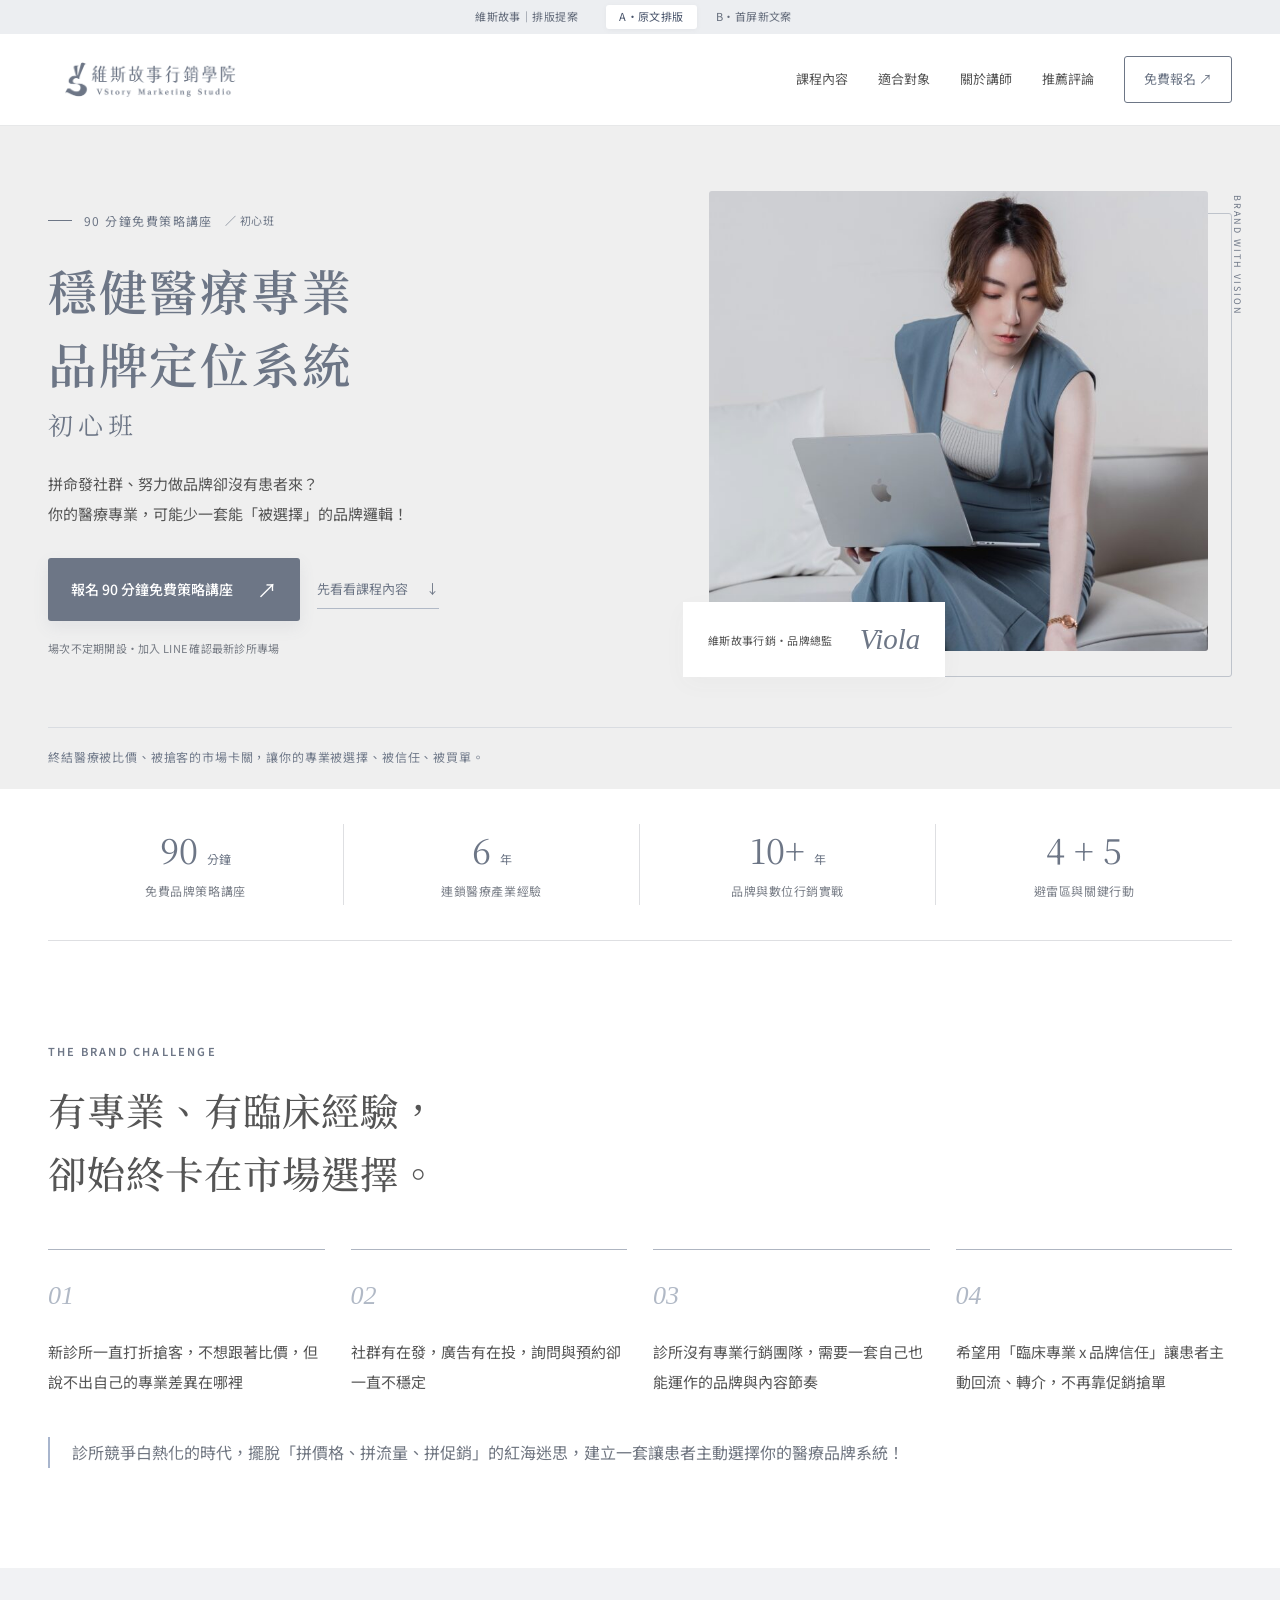
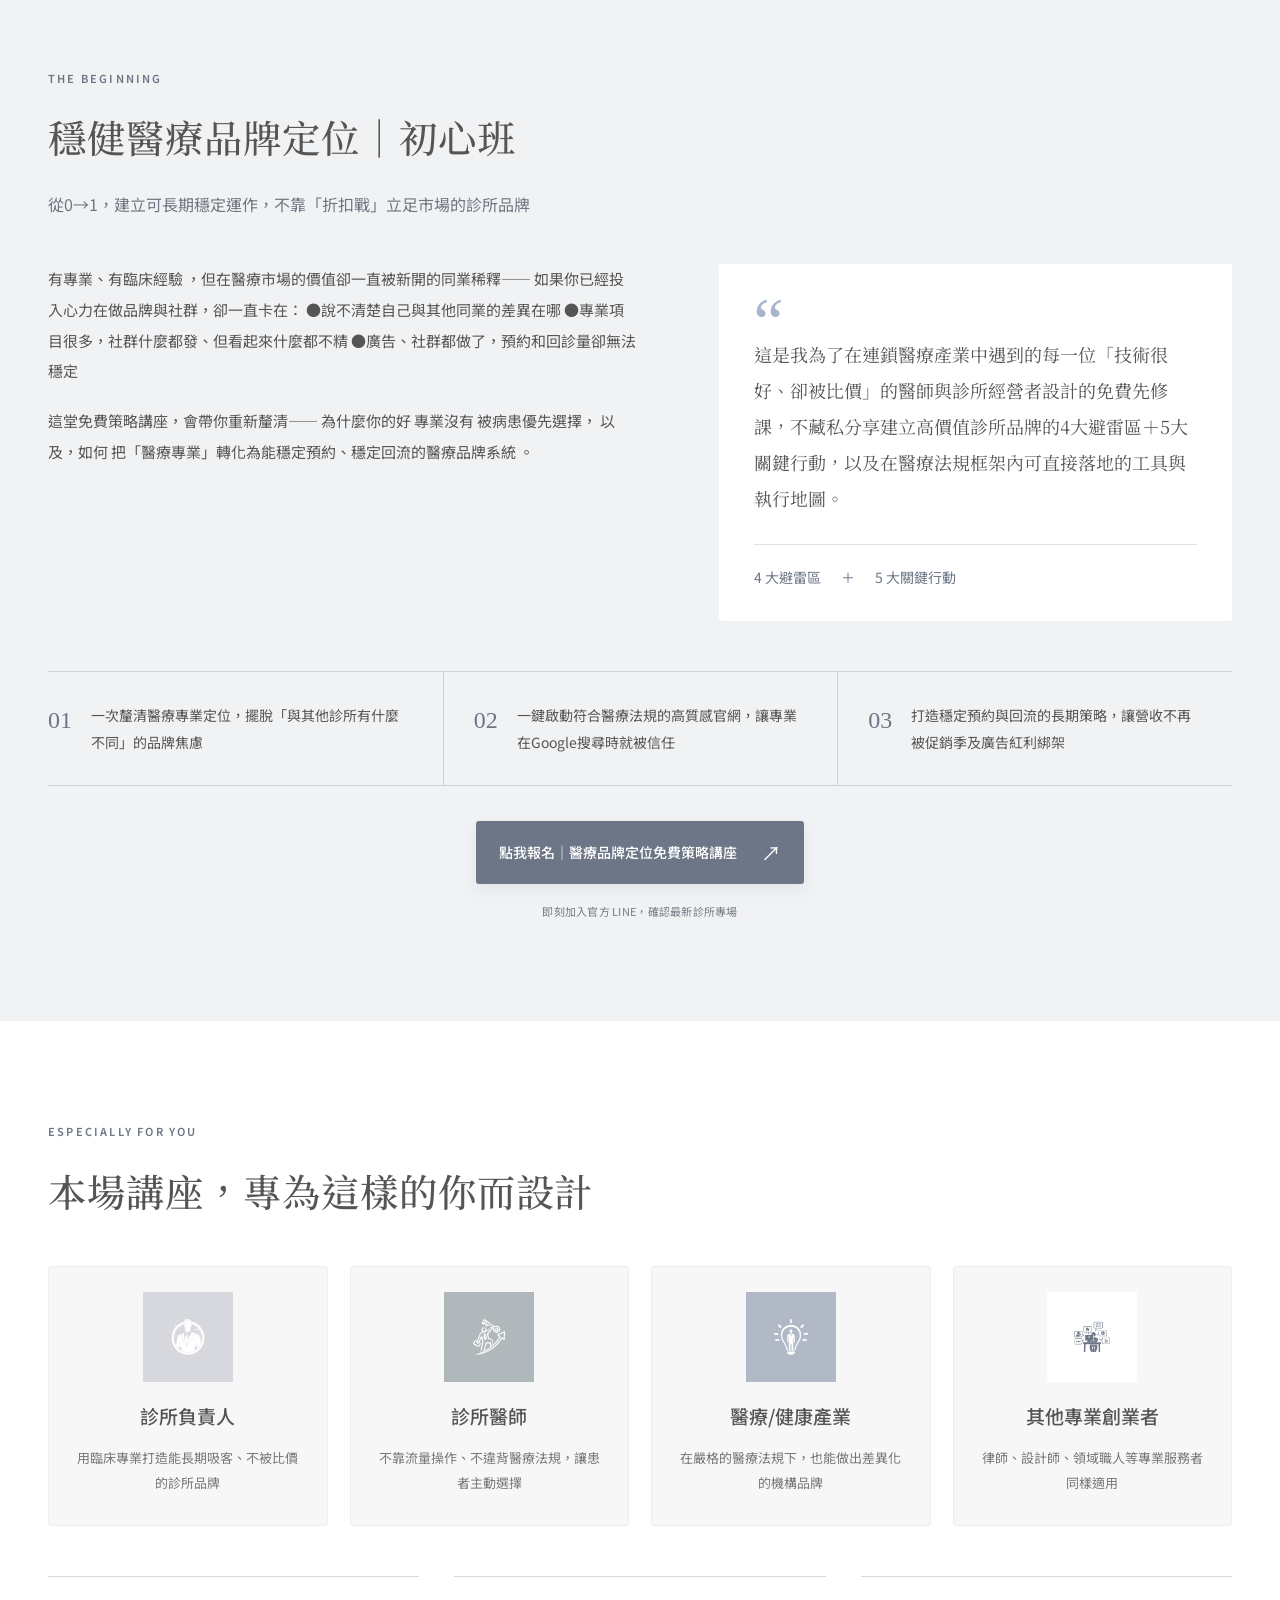
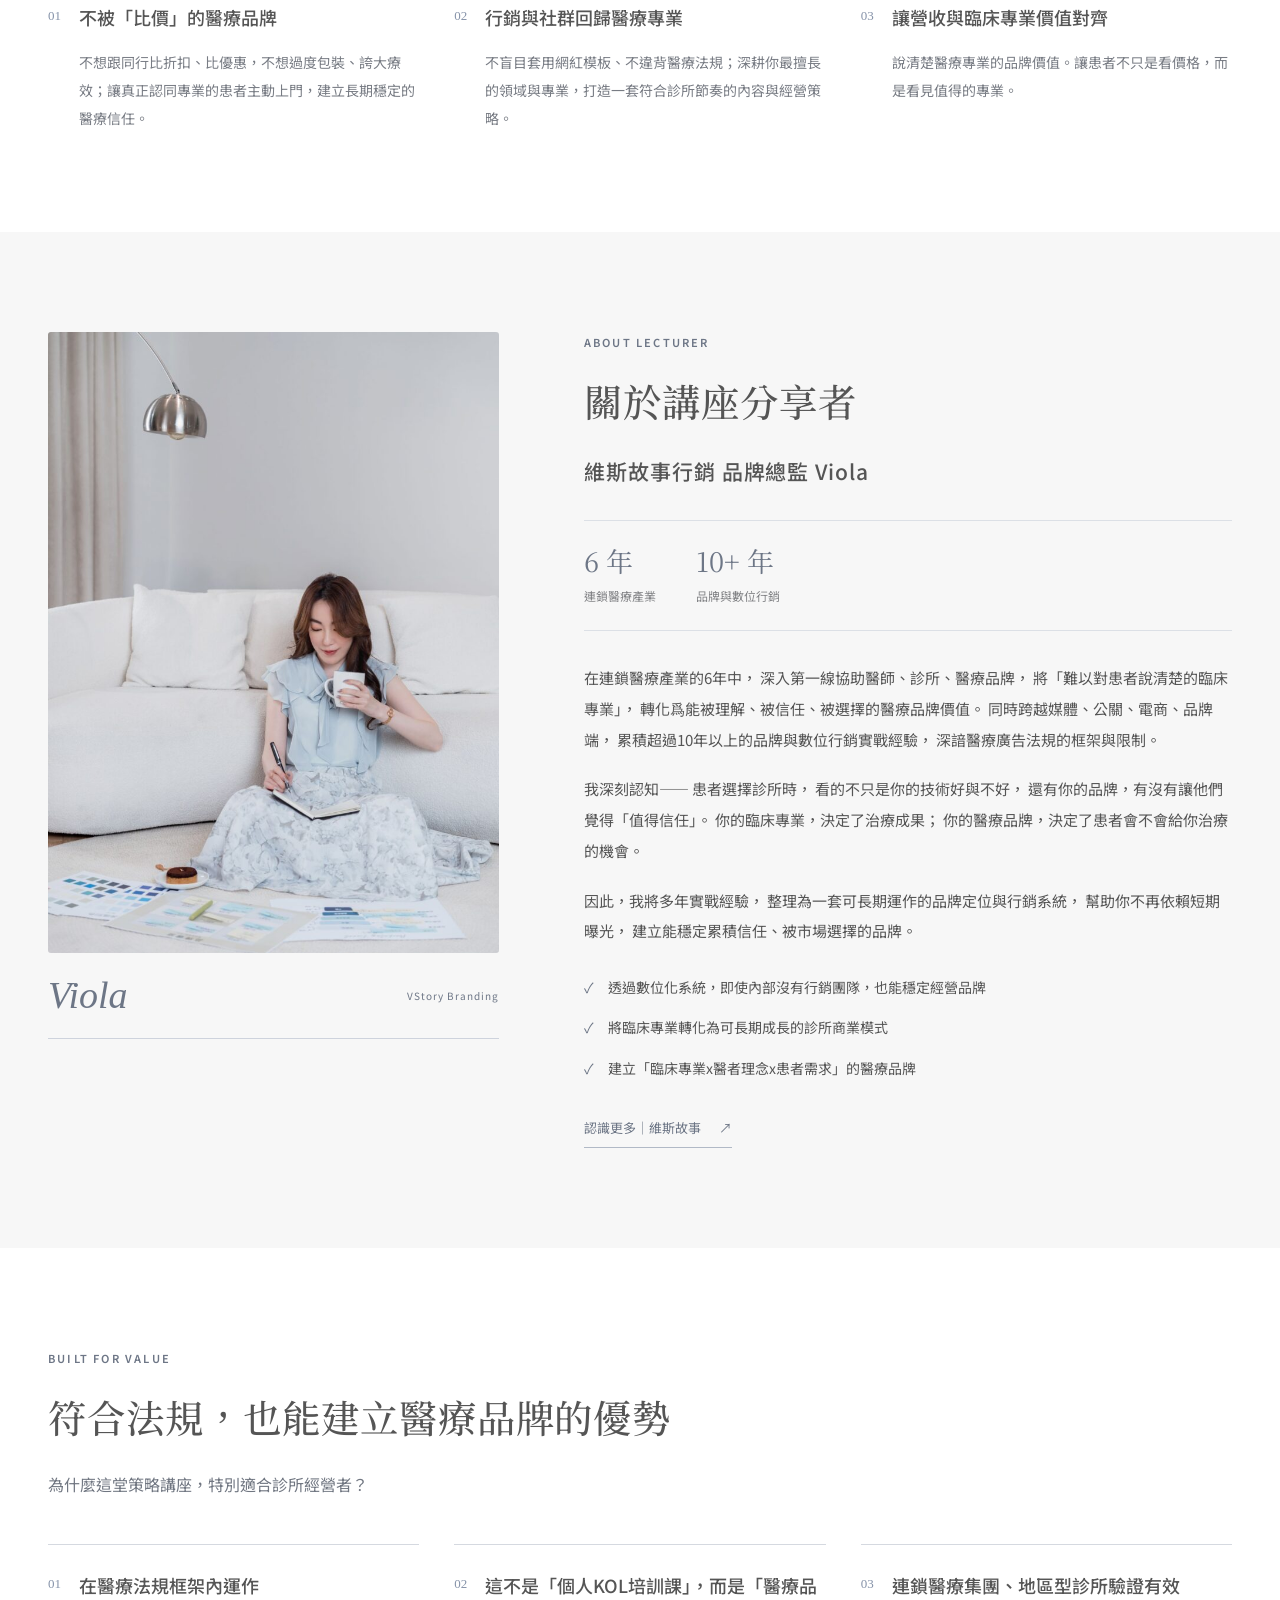
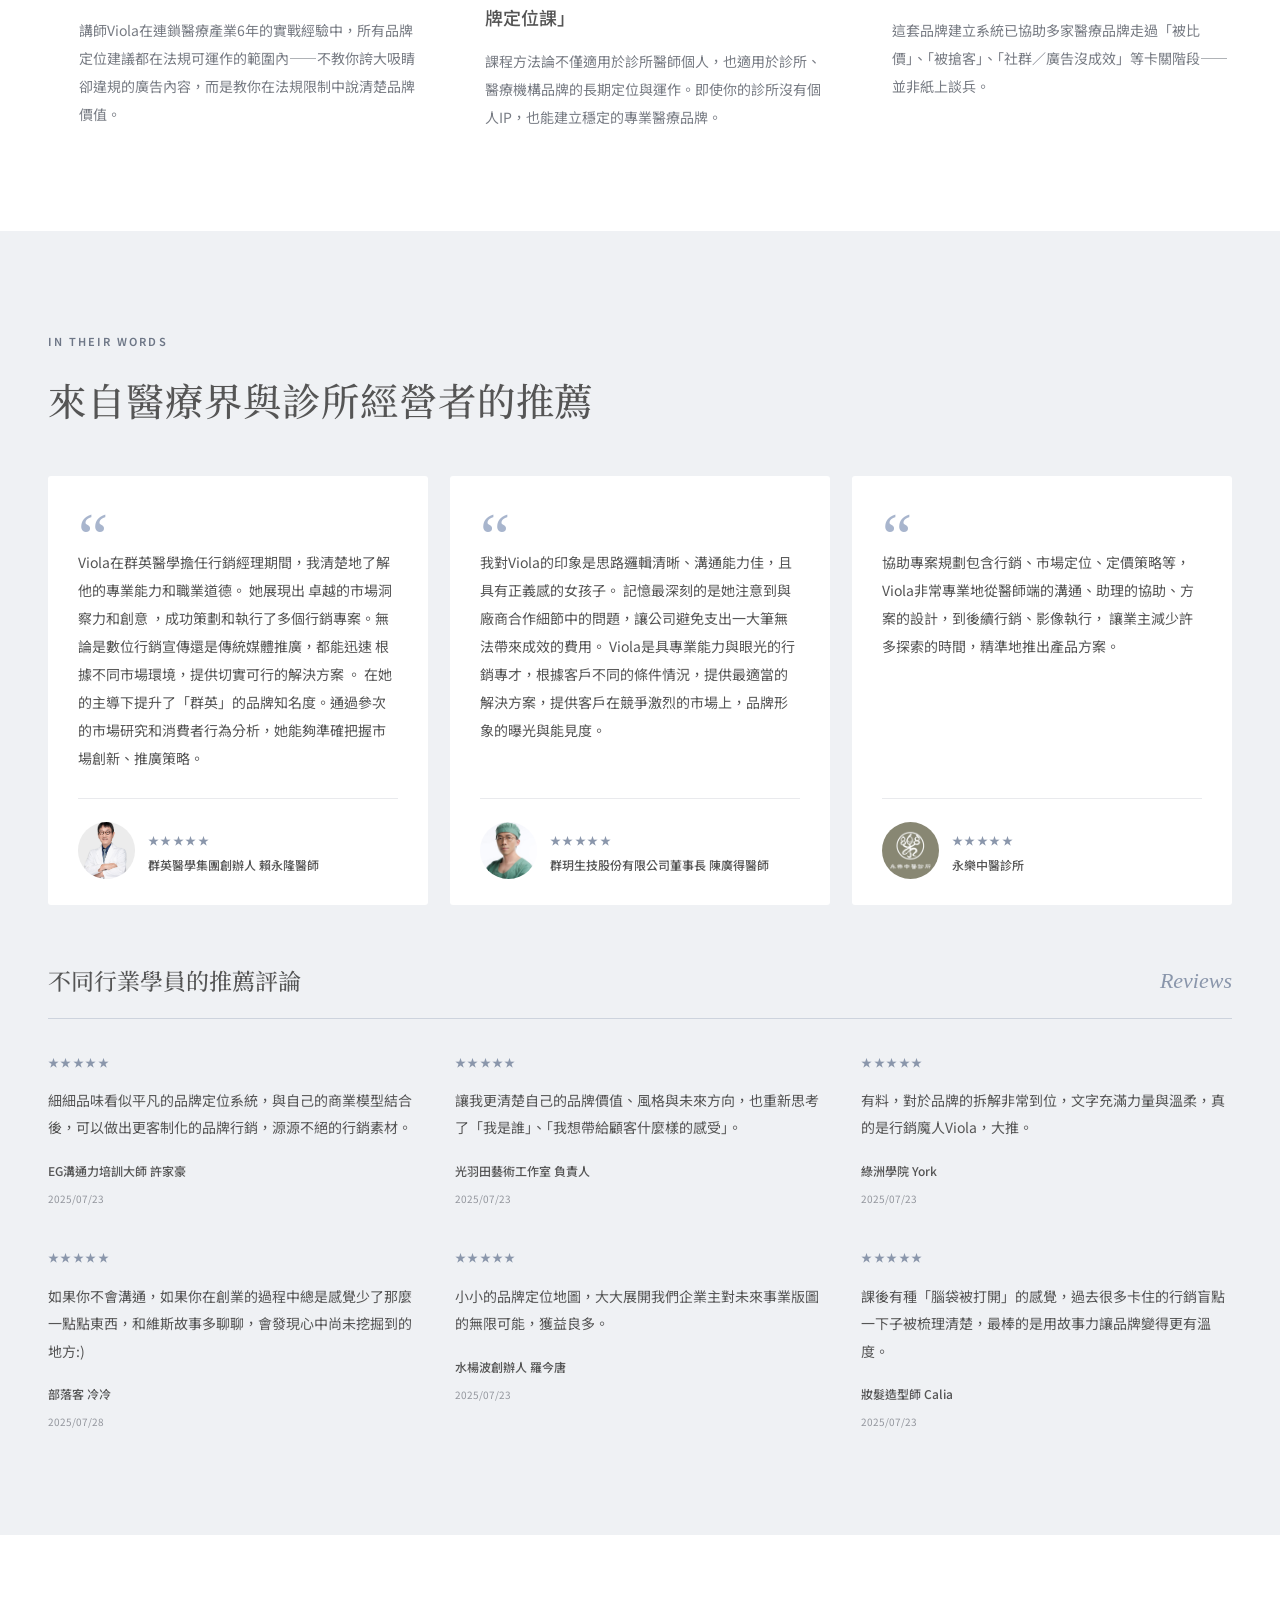
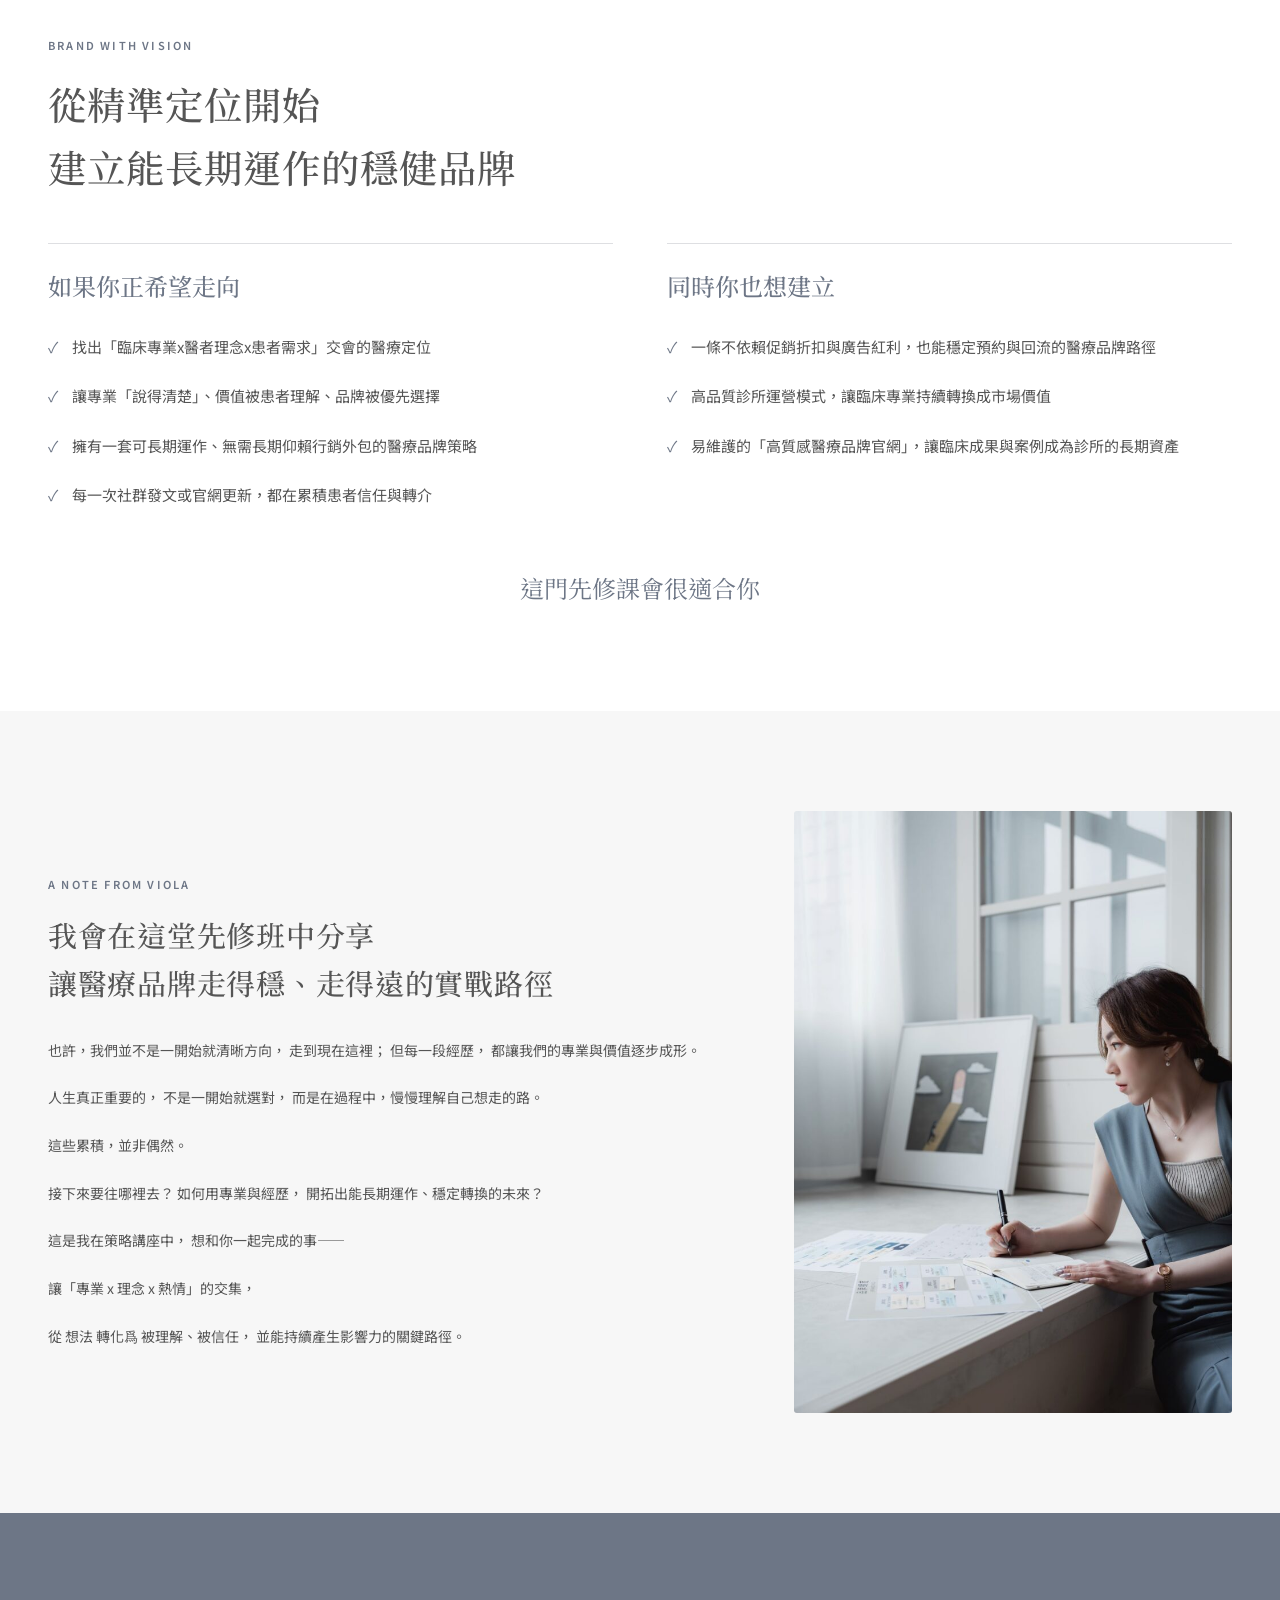
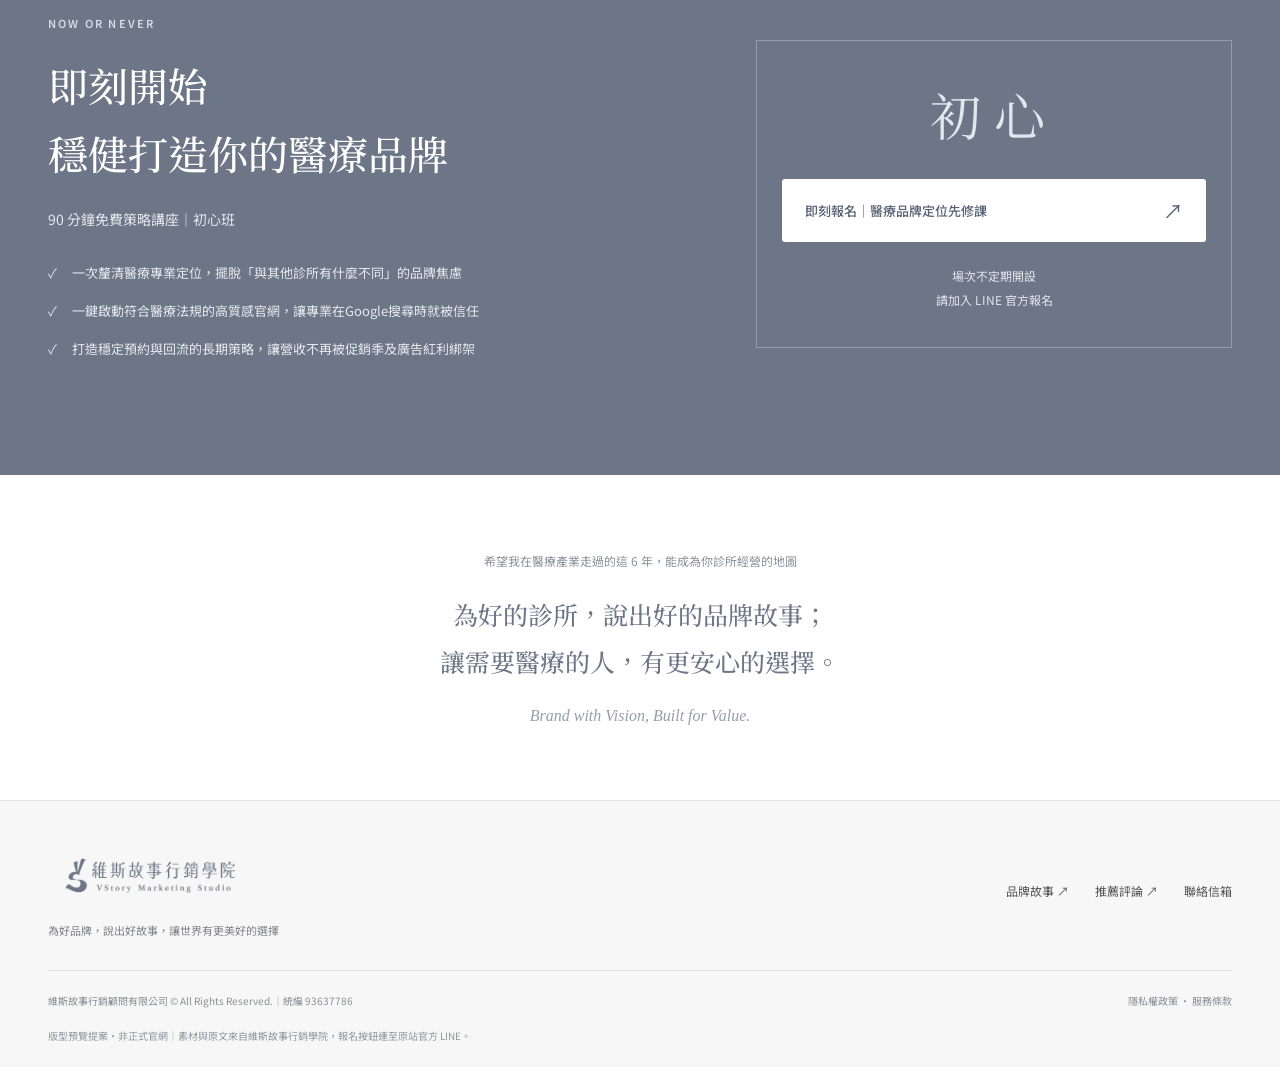
==== version-a/index.html @ 508dce0b "Add VStory course layout previews with original brand assets" ====
<!DOCTYPE html><html lang="zh-Hant"><head><meta charset="utf-8"><meta name="viewport" content="width=device-width,initial-scale=1"><meta name="robots" content="noindex,nofollow"><meta name="description" content="維斯故事行銷學院免費先修課排版預覽。"><meta name="theme-color" content="#6d7686"><title>原文排版版｜維斯故事・免費先修課</title><link rel="preconnect" href="https://fonts.googleapis.com"><link rel="preconnect" href="https://fonts.gstatic.com" crossorigin><link href="https://fonts.googleapis.com/css2?family=Noto+Sans+TC:wght@400;500;600;700&family=Noto+Serif+TC:wght@400;500;600;700&display=swap" rel="stylesheet"><link rel="stylesheet" href="../styles.css"><script defer src="../script.js"></script></head><body data-version="a"><a class="skip-link" href="#main">跳至主要內容</a>
<div class="preview-bar"><span>維斯故事｜排版提案</span><nav aria-label="預覽版本"><a href="../version-a/" data-version="a">A・原文排版</a><a href="../version-b/" data-version="b">B・首屏新文案</a></nav></div>
<header class="site-header"><div class="wrap header-inner"><a class="logo" href="#" aria-label="維斯故事行銷學院 首頁"><img src="../assets/logo.png" alt="維斯故事行銷學院" width="215" height="68"></a><button class="menu-toggle" aria-expanded="false" aria-controls="main-nav" aria-label="開啟導覽選單">選單 <span aria-hidden="true">☰</span></button><nav class="main-nav" id="main-nav" aria-label="主要導覽"><a href="#course">課程內容</a><a href="#audience">適合對象</a><a href="#lecturer">關於講師</a><a href="#reviews">推薦評論</a><a class="nav-cta" href="#signup">免費報名 <span aria-hidden="true">↗</span></a></nav></div></header><main id="main"><section class="hero hero-a"><div class="wrap hero-grid"><div class="hero-copy"><p class="hero-kicker">90 分鐘免費策略講座 <span>／ 初心班</span></p><h1 class="hero-title">穩健醫療專業<br>品牌定位系統<span class="hero-course">初心班</span></h1><p class="hero-description">拼命發社群、努力做品牌卻沒有患者來？<br>你的醫療專業，可能少一套能「被選擇」的品牌邏輯！</p><div class="hero-actions"><a class="button button-primary" href="https://lin.ee/AsQHozu" target="_blank" rel="noopener noreferrer">報名 90 分鐘免費策略講座<span aria-hidden="true">↗</span></a><a class="text-link" href="#course">先看看課程內容 <span aria-hidden="true">↓</span></a></div><p class="hero-meta">場次不定期開設・加入 LINE 確認最新診所專場</p></div><figure class="hero-visual"><img class="hero-photo" src="../assets/viola-work.jpg" alt="Viola 坐在沙發上，以筆記型電腦規劃品牌策略" loading="eager" decoding="async" fetchpriority="high"><figcaption class="photo-caption"><span>維斯故事行銷・品牌總監</span><strong>Viola</strong></figcaption><span class="hero-note" aria-hidden="true">BRAND WITH VISION</span></figure></div><p class="hero-footnote wrap">終結醫療被比價、被搶客的市場卡關，讓你的專業被選擇、被信任、被買單。</p></section><div class="facts wrap"><div class="fact"><span class="fact-value">90 <small>分鐘</small></span><span class="fact-label">免費品牌策略講座</span></div><div class="fact"><span class="fact-value">6 <small>年</small></span><span class="fact-label">連鎖醫療產業經驗</span></div><div class="fact"><span class="fact-value">10+ <small>年</small></span><span class="fact-label">品牌與數位行銷實戰</span></div><div class="fact"><span class="fact-value">4 + 5</span><span class="fact-label">避雷區與關鍵行動</span></div></div><section class="section pain"><div class="wrap"><div class="section-head"><p class="eyebrow">THE BRAND CHALLENGE</p><h2 class="section-title">有專業、有臨床經驗，<br>卻始終卡在市場選擇。</h2></div><div class="pain-grid"><article class="pain-card"><span class="card-index">01</span><p>新診所一直打折搶客，不想跟著比價，但說不出自己的專業差異在哪裡</p></article><article class="pain-card"><span class="card-index">02</span><p>社群有在發，廣告有在投，詢問與預約卻一直不穩定</p></article><article class="pain-card"><span class="card-index">03</span><p>診所沒有專業行銷團隊，需要一套自己也能運作的品牌與內容節奏</p></article><article class="pain-card"><span class="card-index">04</span><p>希望用「臨床專業 x 品牌信任」讓患者主動回流、轉介，不再靠促銷搶單</p></article></div><p class="section-intro closing-copy">診所競爭白熱化的時代，擺脫「拼價格、拼流量、拼促銷」的紅海迷思，建立一套讓患者主動選擇你的醫療品牌系統！</p></div></section><section class="section course" id="course"><div class="wrap"><div class="section-head"><p class="eyebrow">THE BEGINNING</p><h2 class="section-title">穩健醫療品牌定位｜初心班</h2><p class="section-intro">從0→1，建立可長期穩定運作，不靠「折扣戰」立足市場的診所品牌</p></div><div class="intro-grid"><div class="intro-copy prose"><p>有專業、有臨床經驗 ，但在醫療市場的價值卻一直被新開的同業稀釋—— 如果你已經投入心力在做品牌與社群，卻一直卡在： ●說不清楚自己與其他同業的差異在哪 ●專業項目很多，社群什麼都發、但看起來什麼都不精 ●廣告、社群都做了，預約和回診量卻無法穩定</p><p>這堂免費策略講座，會帶你重新釐清—— 為什麼你的好 專業沒有 被病患優先選擇， 以及，如何 把「醫療專業」轉化為能穩定預約、穩定回流的醫療品牌系統 。</p></div><div class="course-note"><span class="quote-mark" aria-hidden="true">“</span><p>這是我為了在連鎖醫療產業中遇到的每一位「技術很好、卻被比價」的醫師與診所經營者設計的免費先修課，不藏私分享建立高價值診所品牌的4大避雷區＋5大關鍵行動，以及在醫療法規框架內可直接落地的工具與執行地圖。</p><div class="course-outline"><span>4 大避雷區</span><span aria-hidden="true">＋</span><span>5 大關鍵行動</span></div></div></div><div class="outcome-grid"><article class="outcome-card"><span class="outcome-number">01</span><p>一次釐清醫療專業定位，擺脫「與其他診所有什麼不同」的品牌焦慮</p></article><article class="outcome-card"><span class="outcome-number">02</span><p>一鍵啟動符合醫療法規的高質感官網，讓專業在Google搜尋時就被信任</p></article><article class="outcome-card"><span class="outcome-number">03</span><p>打造穩定預約與回流的長期策略，讓營收不再被促銷季及廣告紅利綁架</p></article></div><div class="section-action"><a class="button button-primary" href="https://lin.ee/AsQHozu" target="_blank" rel="noopener noreferrer">點我報名｜醫療品牌定位免費策略講座<span aria-hidden="true">↗</span></a><p class="hero-meta">即刻加入官方 LINE，確認最新診所專場</p></div></div></section><section class="section audience" id="audience"><div class="wrap"><div class="section-head"><p class="eyebrow">ESPECIALLY FOR YOU</p><h2 class="section-title">本場講座，專為這樣的你而設計</h2></div><div class="audience-grid"><article class="audience-card"><img class="" src="../assets/audience-1.png" alt="診所負責人插畫" loading="lazy" decoding="async"><h3>診所負責人</h3><p>用臨床專業打造能長期吸客、不被比價的診所品牌</p></article><article class="audience-card"><img class="" src="../assets/audience-2.png" alt="診所醫師插畫" loading="lazy" decoding="async"><h3>診所醫師</h3><p>不靠流量操作、不違背醫療法規，讓患者主動選擇</p></article><article class="audience-card"><img class="" src="../assets/audience-3.png" alt="醫療/健康產業插畫" loading="lazy" decoding="async"><h3>醫療/健康產業</h3><p>在嚴格的醫療法規下，也能做出差異化的機構品牌</p></article><article class="audience-card"><img class="" src="../assets/audience-4.png" alt="其他專業創業者插畫" loading="lazy" decoding="async"><h3>其他專業創業者</h3><p>律師、設計師、領域職人等專業服務者同樣適用</p></article></div><div class="feature-list"><article class="feature-item"><span class="feature-number">01</span><div><h3>不被「比價」的醫療品牌</h3><p>不想跟同行比折扣、比優惠，不想過度包裝、誇大療效；讓真正認同專業的患者主動上門，建立長期穩定的醫療信任。</p></div></article><article class="feature-item"><span class="feature-number">02</span><div><h3>行銷與社群回歸醫療專業</h3><p>不盲目套用網紅模板、不違背醫療法規；深耕你最擅長的領域與專業，打造一套符合診所節奏的內容與經營策略。</p></div></article><article class="feature-item"><span class="feature-number">03</span><div><h3>讓營收與臨床專業價值對齊</h3><p>說清楚醫療專業的品牌價值。讓患者不只是看價格，而是看見值得的專業。</p></div></article></div></div></section><section class="section lecturer" id="lecturer"><div class="wrap lecturer-grid"><figure class="lecturer-visual"><img class="" src="../assets/viola-portrait.jpg" alt="Viola 品牌總監原站形象照" loading="lazy" decoding="async"><figcaption class="signature">Viola <span>VStory Branding</span></figcaption></figure><div class="lecturer-copy"><div class="section-head"><p class="eyebrow">ABOUT LECTURER</p><h2 class="section-title">關於講座分享者<br><span class="lecturer-name">維斯故事行銷 品牌總監 Viola</span></h2></div><div class="credentials"><div class="credential"><strong>6 年</strong><span>連鎖醫療產業</span></div><div class="credential"><strong>10+ 年</strong><span>品牌與數位行銷</span></div></div><div class="prose"><p>在連鎖醫療產業的6年中， 深入第一線協助醫師、診所、醫療品牌， 將「難以對患者說清楚的臨床專業」， 轉化爲能被理解、被信任、被選擇的醫療品牌價值。 同時跨越媒體、公關、電商、品牌端， 累積超過10年以上的品牌與數位行銷實戰經驗， 深諳醫療廣告法規的框架與限制。</p><p>我深刻認知—— 患者選擇診所時， 看的不只是你的技術好與不好， 還有你的品牌，有沒有讓他們覺得「值得信任」。 你的臨床專業，決定了治療成果； 你的醫療品牌，決定了患者會不會給你治療的機會。</p><p>因此，我將多年實戰經驗， 整理為一套可長期運作的品牌定位與行銷系統， 幫助你不再依賴短期曝光， 建立能穩定累積信任、被市場選擇的品牌。</p></div><ul class="check-list"><li>透過數位化系統，即使內部沒有行銷團隊，也能穩定經營品牌</li><li>將臨床專業轉化為可長期成長的診所商業模式</li><li>建立「臨床專業x醫者理念x患者需求」的醫療品牌</li></ul><a class="text-link" href="https://vstorybranding.com/story/" target="_blank" rel="noopener noreferrer">認識更多｜維斯故事 <span aria-hidden="true">↗</span></a></div></div></section><section class="section framework"><div class="wrap"><div class="section-head"><p class="eyebrow">BUILT FOR VALUE</p><h2 class="section-title">符合法規，也能建立醫療品牌的優勢</h2><p class="section-intro">為什麼這堂策略講座，特別適合診所經營者？</p></div><div class="feature-list"><article class="feature-item"><span class="feature-number">01</span><div><h3>在醫療法規框架內運作</h3><p>講師Viola在連鎖醫療產業6年的實戰經驗中，所有品牌定位建議都在法規可運作的範圍內——不教你誇大吸睛卻違規的廣告內容，而是教你在法規限制中說清楚品牌價值。</p></div></article><article class="feature-item"><span class="feature-number">02</span><div><h3>這不是「個人KOL培訓課」，而是「醫療品牌定位課」</h3><p>課程方法論不僅適用於診所醫師個人，也適用於診所、醫療機構品牌的長期定位與運作。即使你的診所沒有個人IP，也能建立穩定的專業醫療品牌。</p></div></article><article class="feature-item"><span class="feature-number">03</span><div><h3>連鎖醫療集團、地區型診所驗證有效</h3><p>這套品牌建立系統已協助多家醫療品牌走過「被比價」、「被搶客」、「社群／廣告沒成效」等卡關階段——並非紙上談兵。</p></div></article></div></div></section><section class="section reviews" id="reviews"><div class="wrap"><div class="section-head"><p class="eyebrow">IN THEIR WORDS</p><h2 class="section-title">來自醫療界與診所經營者的推薦</h2></div><div class="review-grid"><article class="review-card"><span class="quote-mark" aria-hidden="true">“</span><div class="prose"><p>Viola在群英醫學擔任行銷經理期間，我清楚地了解他的專業能力和職業道德。 她展現出 卓越的市場洞察力和創意 ，成功策劃和執行了多個行銷專案。無論是數位行銷宣傳還是傳統媒體推廣，都能迅速 根據不同市場環境，提供切實可行的解決方案 。 在她的主導下提升了「群英」的品牌知名度。通過參次的市場研究和消費者行為分析，她能夠準確把握市場創新、推廣策略。</p></div><div class="review-person"><img class="" src="../assets/review-lai.png" alt="群英醫學集團創辦人 賴永隆醫師" loading="lazy" decoding="async"><div><span class="stars" aria-label="5 星評價">★★★★★</span><h3>群英醫學集團創辦人 賴永隆醫師</h3></div></div></article><article class="review-card"><span class="quote-mark" aria-hidden="true">“</span><div class="prose"><p>我對Viola的印象是思路邏輯清晰、溝通能力佳，且具有正義感的女孩子。
記憶最深刻的是她注意到與廠商合作細節中的問題，讓公司避免支出一大筆無法帶來成效的費用。
Viola是具專業能力與眼光的行銷專才，根據客戶不同的條件情況，提供最適當的解決方案，提供客戶在競爭激烈的市場上，品牌形象的曝光與能見度。</p></div><div class="review-person"><img class="" src="../assets/review-chen.jpg" alt="群玥生技股份有限公司董事長 陳廣得醫師" loading="lazy" decoding="async"><div><span class="stars" aria-label="5 星評價">★★★★★</span><h3>群玥生技股份有限公司董事長 陳廣得醫師</h3></div></div></article><article class="review-card"><span class="quote-mark" aria-hidden="true">“</span><div class="prose"><p>協助專案規劃包含行銷、市場定位、定價策略等，Viola非常專業地從醫師端的溝通、助理的協助、方案的設計，到後續行銷、影像執行， 讓業主減少許多探索的時間，精準地推出產品方案。</p></div><div class="review-person"><img class="" src="../assets/review-yongle.jpg" alt="永樂中醫診所" loading="lazy" decoding="async"><div><span class="stars" aria-label="5 星評價">★★★★★</span><h3>永樂中醫診所</h3></div></div></article></div><div class="student-heading"><h3>不同行業學員的推薦評論</h3><span>Reviews</span></div><div class="student-grid"><article class="student-review"><span class="stars" aria-label="5 星評價">★★★★★</span><p>細細品味看似平凡的品牌定位系統，與自己的商業模型結合後，可以做出更客制化的品牌行銷，源源不絕的行銷素材。</p><h4>EG溝通力培訓大師 許家豪</h4><time datetime="2025-07-23">2025/07/23</time></article><article class="student-review"><span class="stars" aria-label="5 星評價">★★★★★</span><p>讓我更清楚自己的品牌價值、風格與未來方向，也重新思考了「我是誰」、「我想帶給顧客什麼樣的感受」。</p><h4>光羽田藝術工作室 負責人</h4><time datetime="2025-07-23">2025/07/23</time></article><article class="student-review"><span class="stars" aria-label="5 星評價">★★★★★</span><p>有料，對於品牌的拆解非常到位，文字充滿力量與溫柔，真的是行銷魔人Viola，大推。</p><h4>綠洲學院 York</h4><time datetime="2025-07-23">2025/07/23</time></article><article class="student-review"><span class="stars" aria-label="5 星評價">★★★★★</span><p>如果你不會溝通，如果你在創業的過程中總是感覺少了那麼一點點東西，和維斯故事多聊聊，會發現心中尚未挖掘到的地方:)</p><h4>部落客 冷冷</h4><time datetime="2025-07-28">2025/07/28</time></article><article class="student-review"><span class="stars" aria-label="5 星評價">★★★★★</span><p>小小的品牌定位地圖，大大展開我們企業主對未來事業版圖的無限可能，獲益良多。</p><h4>水楊波創辦人 羅今唐</h4><time datetime="2025-07-23">2025/07/23</time></article><article class="student-review"><span class="stars" aria-label="5 星評價">★★★★★</span><p>課後有種「腦袋被打開」的感覺，過去很多卡住的行銷盲點一下子被梳理清楚，最棒的是用故事力讓品牌變得更有溫度。</p><h4>妝髮造型師 Calia</h4><time datetime="2025-07-23">2025/07/23</time></article></div></div></section><section class="section vision"><div class="wrap"><div class="section-head"><p class="eyebrow">BRAND WITH VISION</p><h2 class="section-title">從精準定位開始<br>建立能長期運作的穩健品牌</h2></div><div class="vision-grid"><article class="vision-card"><h3>如果你正希望走向</h3><ul class="check-list"><li>找出「臨床專業x醫者理念x患者需求」交會的醫療定位</li><li>讓專業「說得清楚」、價值被患者理解、品牌被優先選擇</li><li>擁有一套可長期運作、無需長期仰賴行銷外包的醫療品牌策略</li><li>每一次社群發文或官網更新，都在累積患者信任與轉介</li></ul></article><article class="vision-card"><h3>同時你也想建立</h3><ul class="check-list"><li>一條不依賴促銷折扣與廣告紅利，也能穩定預約與回流的醫療品牌路徑</li><li>高品質診所運營模式，讓臨床專業持續轉換成市場價值</li><li>易維護的「高質感醫療品牌官網」，讓臨床成果與案例成為診所的長期資產</li></ul></article></div><p class="vision-end">這門先修課會很適合你</p></div></section><section class="section story"><div class="wrap story-grid"><div class="story-copy"><div class="section-head"><p class="eyebrow">A NOTE FROM VIOLA</p><h2 class="section-title">我會在這堂先修班中分享<br>讓醫療品牌走得穩、走得遠的實戰路徑</h2></div><div class="prose"><p>也許，我們並不是一開始就清晰方向， 走到現在這裡； 但每一段經歷， 都讓我們的專業與價值逐步成形。</p><p>人生真正重要的， 不是一開始就選對， 而是在過程中，慢慢理解自己想走的路。</p><p>這些累積，並非偶然。</p><p>接下來要往哪裡去？ 如何用專業與經歷， 開拓出能長期運作、穩定轉換的未來？</p><p>這是我在策略講座中， 想和你一起完成的事——</p><p>讓「專業 x 理念 x 熱情」的交集，</p><p>從 想法 轉化爲 被理解、被信任， 並能持續產生影響力的關鍵路徑。</p></div></div><figure class="story-image"><img class="" src="../assets/viola-story.jpg" alt="Viola 原站品牌故事形象照" loading="lazy" decoding="async"></figure></div></section><section class="section signup" id="signup"><div class="wrap signup-inner"><div class="signup-copy"><p class="eyebrow">NOW OR NEVER</p><h2>即刻開始<br>穩健打造你的醫療品牌</h2><p>90 分鐘免費策略講座｜初心班</p><ul class="check-list"><li>一次釐清醫療專業定位，擺脫「與其他診所有什麼不同」的品牌焦慮</li><li>一鍵啟動符合醫療法規的高質感官網，讓專業在Google搜尋時就被信任</li><li>打造穩定預約與回流的長期策略，讓營收不再被促銷季及廣告紅利綁架</li></ul></div><div class="signup-details"><span class="signup-mark">初心</span><a class="button button-light" href="https://lin.ee/AsQHozu" target="_blank" rel="noopener noreferrer">即刻報名｜醫療品牌定位先修課<span aria-hidden="true">↗</span></a><p>場次不定期開設<br>請加入 LINE 官方報名</p></div></div></section></main><section class="closing-statement wrap"><p>希望我在醫療產業走過的這 6 年，能成為你診所經營的地圖</p><h2>為好的診所，說出好的品牌故事；<br>讓需要醫療的人，有更安心的選擇。</h2><span>Brand with Vision, Built for Value.</span></section><footer class="site-footer"><div class="wrap"><div class="footer-inner"><div><img src="../assets/logo.png" alt="維斯故事行銷學院" width="215" height="68"><p>為好品牌，說出好故事，讓世界有更美好的選擇</p></div><div class="footer-links"><a href="https://vstorybranding.com/story/" target="_blank" rel="noopener noreferrer">品牌故事 ↗</a><a href="https://vstorybranding.com/reviews/" target="_blank" rel="noopener noreferrer">推薦評論 ↗</a><a href="mailto:vstorybranding@gmail.com">聯絡信箱</a></div></div><div class="footer-bottom"><span>維斯故事行銷顧問有限公司 © All Rights Reserved.｜統編 93637786</span><span><a href="https://vstorybranding.com/privacy-policy/">隱私權政策</a> · <a href="https://vstorybranding.com/terms/">服務條款</a></span></div><p class="preview-note">版型預覽提案・非正式官網｜素材與原文來自維斯故事行銷學院，報名按鈕連至原站官方 LINE。</p></div></footer><div class="mobile-cta"><span>90 分鐘免費策略講座</span><a href="https://lin.ee/AsQHozu" target="_blank" rel="noopener noreferrer">加入 LINE 報名 ↗</a></div></body></html>
---- styles.css ----
:root{--ink:#555;--slate:#6d7686;--blue:#a8b5cd;--mist:#b1b9c6;--paper:#f7f7f7;--line:#dedfe2;--serif:'Noto Serif TC','Songti TC',serif;--sans:'Noto Sans TC','PingFang TC',sans-serif}*{box-sizing:border-box}html{scroll-behavior:smooth;scroll-padding-top:100px}body{margin:0;color:var(--ink);font:400 16px/1.85 var(--sans);background:#fff;-webkit-font-smoothing:antialiased}a{color:inherit;text-decoration:none}img{display:block;max-width:100%;height:auto}button{font:inherit}h1,h2,h3,h4,p,figure{margin:0}h1,h2,h3,h4{font-weight:500}h1,h2{font-family:var(--serif)}h3{font-size:20px;line-height:1.6}a,button{touch-action:manipulation}a:focus-visible,button:focus-visible,summary:focus-visible{outline:3px solid #6d7686;outline-offset:5px}a:hover{color:#465269}.wrap{width:min(1200px,calc(100% - 96px));margin-inline:auto}.section{padding:100px 0}.eyebrow{color:var(--slate);font-size:11px;letter-spacing:.2em;font-weight:600;margin-bottom:17px}.section-title{font-size:clamp(28px,3vw,39px);line-height:1.65;letter-spacing:.025em;color:var(--ink)}.section-head{margin-bottom:44px}.section-intro{max-width:740px;font-size:16px;line-height:1.95;margin-top:20px;color:#707681}.skip-link{position:fixed;left:16px;top:-100px;background:#fff;padding:12px;z-index:100}.skip-link:focus{top:12px}.preview-bar{min-height:34px;background:#eceef1;color:#646c7b;display:flex;align-items:center;justify-content:center;gap:28px;padding:5px 24px;font-size:11px;line-height:1.6;letter-spacing:.04em}.preview-bar nav{display:flex;gap:6px}.preview-bar a{padding:3px 13px;border-radius:3px}.preview-bar a[aria-current=page]{background:#fff;color:#465269;box-shadow:0 1px 5px #6d768612}.site-header{height:92px;background:#fff;border-bottom:1px solid #e7e8e9;position:sticky;top:0;z-index:30}.header-inner{height:100%;display:flex;align-items:center;justify-content:space-between;gap:30px}.logo{flex-shrink:0}.logo img{width:205px;height:auto}.main-nav{display:flex;align-items:center;gap:30px;font-size:13px}.main-nav a{white-space:nowrap}.main-nav .nav-cta{border:1px solid var(--slate);padding:10px 19px;color:var(--slate);border-radius:3px}.menu-toggle{display:none}.hero{background:#efefef;position:relative;overflow:hidden}.hero-grid{display:grid;grid-template-columns:1.13fr 1fr;gap:70px;align-items:center;padding-top:65px;padding-bottom:50px}.hero-kicker{font-size:12px;letter-spacing:.12em;color:var(--slate);display:flex;align-items:center;gap:12px;margin-bottom:22px}.hero-kicker:before{content:'';width:24px;height:1px;background:var(--slate)}.hero-kicker span{font-size:11px;letter-spacing:.08em}.hero-title{font-size:clamp(36px,3.8vw,53px);line-height:1.5;color:var(--slate);letter-spacing:.035em;font-weight:600}.hero-course{display:block;font-size:25px;font-weight:400;letter-spacing:.2em;margin-top:6px}.hero-description{font-size:15px;line-height:2;margin-top:26px;max-width:520px}.hero-actions{display:flex;flex-wrap:wrap;align-items:center;gap:17px;margin-top:29px}.button{display:inline-flex;align-items:center;justify-content:space-between;gap:24px;padding:15px 23px;border-radius:3px;font-size:14px;line-height:1.65;font-weight:500;transition:background .2s,transform .2s;min-height:54px}.button:hover{transform:translateY(-2px)}.button-primary{background:var(--slate);color:#fff;box-shadow:0 6px 16px #6d76861a}.button-primary:hover{background:#586376;color:#fff}.button-light{background:#fff;color:#566174}.button-light:hover{background:#edf0f5;color:#465269}.button span{font-size:20px;font-weight:400}.text-link{font-size:13px;color:var(--slate);display:inline-flex;align-items:center;gap:18px;padding:7px 0;border-bottom:1px solid #b1b9c6}.hero-meta{font-size:11px;color:#767b84;margin-top:17px;letter-spacing:.025em}.hero-visual{position:relative;padding:0 24px 26px 0;min-width:0}.hero-visual:before{content:'';position:absolute;inset:22px 0 0 25px;border:1px solid #bec3cb;border-radius:3px}.hero-photo{width:100%;height:460px;object-fit:cover;object-position:center 40%;position:relative;border-radius:3px}.photo-caption{position:absolute;left:-26px;bottom:0;background:#fff;padding:17px 25px;display:flex;align-items:center;gap:27px;box-shadow:0 7px 25px #55555508}.photo-caption span{font-size:11px;letter-spacing:.03em}.photo-caption strong{font-family:Georgia,serif;font-weight:400;font-size:29px;font-style:italic;line-height:1.4;color:var(--slate)}.hero-note{position:absolute;right:-13px;top:4px;writing-mode:vertical-rl;font-size:9px;letter-spacing:.22em;color:var(--slate)}.hero-footnote{border-top:1px solid #d9dce1;padding:18px 0 21px;font-size:12px;letter-spacing:.07em;color:#737c8c}.hero-question{font-size:clamp(29px,2.8vw,39px);line-height:1.65;letter-spacing:.015em;color:#555}.hero-answer{font-family:var(--serif);font-size:clamp(32px,3.5vw,47px);line-height:1.5;font-weight:600;color:var(--slate);margin-top:17px;letter-spacing:.04em}.hero-b .hero-description{margin-top:20px;font-size:13px}.hero-b .hero-grid{padding-top:50px;padding-bottom:43px}.hero-b .hero-actions{margin-top:23px}.hero-b .hero-photo{height:488px}.facts{display:grid;grid-template-columns:repeat(4,1fr);padding-block:35px;border-bottom:1px solid var(--line)}.fact{text-align:center;border-right:1px solid var(--line)}.fact:last-child{border:0}.fact-value{display:block;font-family:Georgia,var(--serif);font-size:34px;color:var(--slate);line-height:1.5}.fact-value small{font-family:var(--sans);font-size:12px}.fact-label{font-size:12px;color:#7c818a;letter-spacing:.045em}.pain-grid{display:grid;grid-template-columns:repeat(4,1fr);gap:26px}.pain-card{border-top:1px solid #aeb5c1;padding-top:22px}.card-index{font-family:Georgia,serif;font-size:26px;font-style:italic;color:#b1b9c6}.pain-card p{font-size:15px;margin-top:17px;line-height:2}.closing-copy{margin-top:40px;border-left:2px solid #a8b5cd;padding-left:22px;max-width:910px}.course{background:#f1f2f4}.intro-grid{display:grid;grid-template-columns:1.15fr 1fr;gap:80px}.prose p{margin-bottom:19px;font-size:15px;line-height:2.05}.prose p:last-child{margin-bottom:0}.course-note{background:#fff;padding:30px 35px;border-radius:3px;align-self:start}.quote-mark{display:block;font-family:Georgia,serif;font-size:68px;color:#a8b5cd;line-height:.85;height:42px}.course-note>p{font-family:var(--serif);font-size:18px;line-height:2}.course-outline{display:flex;gap:20px;margin-top:28px;padding-top:20px;border-top:1px solid #e2e2e2;color:var(--slate);font-size:14px}.outcome-grid{display:grid;grid-template-columns:repeat(3,1fr);margin-top:50px;border-top:1px solid #ccd1d9;border-bottom:1px solid #ccd1d9}.outcome-card{padding:30px 30px 30px 0;display:flex;gap:19px}.outcome-card+.outcome-card{border-left:1px solid #ccd1d9;padding-left:30px}.outcome-number{font-family:Georgia,serif;font-size:24px;color:var(--slate);line-height:1.5}.outcome-card p{font-size:14px;line-height:1.9}.section-action{margin-top:35px;text-align:center}.audience-grid{display:grid;grid-template-columns:repeat(4,1fr);gap:22px}.audience-card{background:#f7f7f7;padding:25px 24px 30px;text-align:center;border:1px solid #ededee;border-radius:3px}.audience-card img{width:90px;height:90px;margin:0 auto 19px}.audience-card h3{font-size:19px;margin-bottom:13px}.audience-card p{font-size:13px;color:#777;line-height:1.95}.feature-list{display:grid;grid-template-columns:repeat(3,1fr);gap:35px;margin-top:50px}.feature-item{display:flex;gap:18px;border-top:1px solid #d5d9e0;padding-top:25px}.feature-number{font-size:13px;font-family:Georgia,serif;color:#8693a9;line-height:2.1}.feature-item h3{font-size:18px;line-height:1.75;margin-bottom:14px}.feature-item p{font-size:14px;color:#787c84;line-height:2}.lecturer{background:#f7f7f7}.lecturer-grid{display:grid;grid-template-columns:.8fr 1.15fr;gap:85px;align-items:start}.lecturer-visual{position:sticky;top:122px}.lecturer-visual img{width:100%;max-height:650px;object-fit:cover;border-radius:3px}.signature{display:flex;align-items:center;justify-content:space-between;padding:20px 0;border-bottom:1px solid #ced3dd;font:italic 38px/1.2 Georgia,serif;color:var(--slate)}.signature span{font:10px var(--sans);letter-spacing:.1em}.lecturer-copy .section-head{margin-bottom:24px}.lecturer-name{font:500 21px/1.8 var(--sans)}.credentials{display:flex;gap:40px;margin:20px 0 32px;padding:21px 0;border-block:1px solid #dce0e6}.credential strong{display:block;color:var(--slate);font:400 27px/1.4 var(--serif)}.credential span{font-size:12px;color:#828386}.check-list{list-style:none;padding:0;margin:27px 0}.check-list li{position:relative;padding-left:24px;margin-bottom:13px;font-size:14px;line-height:1.95}.check-list li:before{content:'✓';position:absolute;left:0;color:var(--slate)}.framework .section-head{max-width:830px}.framework .feature-list{margin-top:10px}.reviews{background:#eff1f4}.review-grid{display:grid;grid-template-columns:repeat(3,1fr);gap:22px}.review-card{display:flex;flex-direction:column;background:white;padding:33px 30px 26px;border-radius:3px}.review-card .prose{flex:1}.review-card .prose p{font-size:14px;line-height:2}.review-card .quote-mark{height:39px}.review-person{display:flex;align-items:center;gap:13px;margin-top:26px;padding-top:23px;border-top:1px solid #e9eaed}.review-person img{width:57px;height:57px;object-fit:cover;border-radius:50%;flex-shrink:0}.review-person h3{font-size:12px;line-height:1.85}.stars{color:#8a96ab;font-size:11px;letter-spacing:.13em}.student-heading{display:flex;align-items:center;justify-content:space-between;border-bottom:1px solid #cdd3dd;margin-top:58px;margin-bottom:27px;padding-bottom:18px}.student-heading h3{font-family:var(--serif);font-size:23px}.student-heading span{font:italic 22px Georgia,serif;color:#8a96ab}.student-grid{display:grid;grid-template-columns:repeat(3,1fr);gap:30px 36px}.student-review p{font-size:14px;line-height:1.95;margin:12px 0 18px}.student-review h4{font-size:12px;font-weight:500}.student-review time{font-size:10px;color:#93969d}.vision-grid{display:grid;grid-template-columns:1fr 1fr;gap:54px}.vision-card{border-top:1px solid var(--line);padding-top:23px}.vision-card h3{font-family:var(--serif);color:var(--slate);font-size:24px}.vision-card .check-list li{font-size:15px;margin-bottom:20px}.vision-end{text-align:center;margin-top:30px;color:var(--slate);font-family:var(--serif);font-size:24px}.story{background:#f7f7f7}.story-grid{display:grid;grid-template-columns:1.2fr .8fr;gap:90px;align-items:center}.story .section-title{font-size:29px}.story .section-head{margin-bottom:29px}.story-copy .prose p{font-size:14px}.story-image img{width:100%;max-height:620px;object-fit:cover;border-radius:3px}.signup{background:var(--slate);color:#fff}.signup-inner{display:grid;grid-template-columns:1.3fr 1fr;gap:90px;align-items:center}.signup .eyebrow{color:#d5dbe6}.signup h2{font-size:40px;line-height:1.7}.signup-copy>p:not(.eyebrow){font-size:14px;margin-top:20px;color:#e3e7ee}.signup .check-list{margin-bottom:0}.signup .check-list li{font-size:13px;color:#e6e9ef}.signup .check-list li:before{color:#dbe2ee}.signup-details{text-align:center;padding:35px 25px;border:1px solid #ffffff45}.signup-mark{display:block;font-family:var(--serif);font-size:51px;letter-spacing:.25em;line-height:1.5;margin-bottom:27px;color:#e3e7ed}.signup-details .button{width:100%;font-size:13px}.signup-details p{font-size:12px;line-height:2;color:#e1e5ed;margin-top:22px}.closing-statement{text-align:center;padding-block:75px}.closing-statement p{font-size:12px;color:#8b919b;margin-bottom:19px}.closing-statement h2{font-size:25px;line-height:1.9;color:var(--slate)}.closing-statement>span{font:italic 16px Georgia,serif;color:#969eac;display:block;margin-top:21px}.site-footer{padding:42px 0 22px;background:#f7f7f7;border-top:1px solid #e5e5e5}.footer-inner{display:flex;align-items:center;justify-content:space-between;gap:30px;padding-bottom:30px}.footer-inner img{width:205px}.footer-inner p{font-size:11px;color:#828386;margin-top:12px}.footer-links{display:flex;gap:26px;font-size:12px}.footer-bottom{display:flex;justify-content:space-between;gap:25px;border-top:1px solid var(--line);padding-top:21px;font-size:10px;color:#8a8d94}.preview-note{font-size:10px;color:#93969d;margin-top:15px;line-height:1.9}.mobile-cta{display:none}.comparison{padding-block:65px;max-width:1060px}.compare-logo{margin-bottom:60px;width:245px}.comparison>h1{font:500 50px/1.6 var(--serif);color:var(--slate)}.comparison>.section-intro{margin-top:15px}.compare-grid{display:grid;grid-template-columns:1fr 1fr;gap:30px;margin-top:48px}.compare-card{background:#f1f2f4;padding:36px 35px;position:relative;border:1px solid #e6e9ed;border-radius:4px;display:flex;flex-direction:column;min-height:330px;transition:transform .2s,border-color .2s}.compare-card:hover{transform:translateY(-4px);border-color:#a8b5cd}.compare-letter{font:italic 60px Georgia,serif;color:#b1b9c6;position:absolute;right:27px;top:21px}.compare-card .eyebrow{font-size:10px;margin-top:17px}.compare-card h2{font-size:27px;color:var(--slate);margin-top:12px}.compare-card p{font-size:14px;margin:19px 0 27px;flex:1}.compare-card strong{font-size:13px;font-weight:500;display:flex;justify-content:space-between;padding-top:17px;border-top:1px solid #d1d6de;color:var(--slate)}.comparison>.preview-note{margin-top:30px}.comparison>.text-link{margin-top:16px}details.more-content summary{cursor:pointer}
@media(min-width:1400px){.hero-grid{gap:88px}.hero-photo{height:460px}}
@media(max-width:1100px){.wrap{width:calc(100% - 64px)}.main-nav{gap:20px;font-size:12px}.logo img{width:180px}.hero-grid{gap:43px;grid-template-columns:1.05fr 1fr}.hero-title{font-size:42px}.hero-question{font-size:33px}.hero-answer{font-size:39px}.hero-photo{height:435px}.hero-actions{gap:10px}.hero-actions .button{font-size:12px;padding:14px 17px}.hero-actions .text-link{font-size:11px}.photo-caption{left:-14px;padding:16px 18px;gap:18px}.hero-description{font-size:14px}.intro-grid{gap:45px}.lecturer-grid{gap:50px}.story-grid{gap:50px}.signup-inner{gap:45px}.audience-card{padding-inline:17px}.review-card{padding-inline:22px}.pain-grid{gap:23px}.outcome-card{gap:13px;padding-right:18px}.outcome-card+.outcome-card{padding-left:20px}.section{padding-block:80px}}
@media(max-width:800px){html{scroll-padding-top:85px}.wrap{width:calc(100% - 40px)}.preview-bar{justify-content:space-between;gap:8px;padding-inline:20px;font-size:10px}.preview-bar a{padding-inline:8px}.site-header{height:76px}.logo img{width:180px}.menu-toggle{display:block;border:0;background:transparent;padding:10px 0 10px 18px;color:var(--slate);font-size:12px}.menu-toggle span{margin-left:10px;font-size:17px}.main-nav{display:none;position:absolute;top:76px;left:0;right:0;background:white;border-bottom:1px solid #e3e5e8;padding:20px;flex-direction:column;align-items:stretch;gap:0;box-shadow:0 12px 15px #6d768612}.menu-open .main-nav{display:flex}.main-nav>a{padding:11px 10px}.main-nav .nav-cta{margin-top:12px;text-align:center}.hero-grid{grid-template-columns:1fr 1fr;gap:26px;padding-top:40px;padding-bottom:36px}.hero-title{font-size:32px}.hero-course{font-size:20px}.hero-kicker{font-size:10px;letter-spacing:0;gap:7px;flex-wrap:wrap;margin-bottom:16px}.hero-kicker:before{width:14px}.hero-kicker span{font-size:9px}.hero-description{font-size:12px;margin-top:18px}.hero-actions{margin-top:20px;gap:8px}.hero-actions .button{font-size:11px;padding:13px 14px;gap:14px}.hero-meta{font-size:9px;margin-top:14px}.hero-photo{height:390px}.hero-b .hero-photo{height:420px}.hero-visual{padding-right:15px}.hero-note{right:-9px}.photo-caption{left:-9px;padding:12px 14px;gap:12px}.photo-caption span{font-size:9px}.photo-caption strong{font-size:24px}.hero-question{font-size:25px}.hero-answer{font-size:33px}.hero-b .hero-description{font-size:11px}.hero-b .hero-grid{padding-block:36px}.hero-footnote{font-size:10px;line-height:1.8}.facts{padding-block:25px}.fact-value{font-size:28px}.fact-label{font-size:10px}.fact-value small{font-size:10px}.section{padding-block:65px}.section-head{margin-bottom:30px}.section-title{font-size:29px}.pain-grid{grid-template-columns:repeat(2,1fr);gap:27px}.pain-card p{font-size:14px}.intro-grid{gap:28px}.course-note{padding:24px}.course-note>p{font-size:15px}.course-outline{gap:10px;font-size:12px}.outcome-card{display:block;padding:24px 17px 24px 0}.outcome-card p{font-size:12px;margin-top:10px}.audience-grid{grid-template-columns:repeat(2,1fr);gap:18px}.feature-list{grid-template-columns:1fr;gap:22px;margin-top:32px}.feature-item{gap:20px;padding-top:23px}.feature-item h3{margin-bottom:9px}.lecturer-grid{grid-template-columns:.8fr 1fr;gap:30px}.lecturer-name{font-size:17px}.lecturer-copy .section-title{font-size:27px}.lecturer-copy .prose p{font-size:13px}.lecturer-visual{top:106px}.credentials{gap:25px}.credential strong{font-size:22px}.credential span{font-size:10px}.check-list li{font-size:13px}.review-grid{grid-template-columns:1fr}.review-card{padding:30px;display:grid;grid-template-columns:1fr 210px;gap:0 25px}.review-card .quote-mark{grid-column:1}.review-card .prose{grid-column:1}.review-person{grid-column:2;grid-row:1/3;border-top:0;border-left:1px solid #e9eaed;margin:0;padding:0 0 0 24px;flex-direction:column;justify-content:center;align-items:flex-start}.review-person img{width:70px;height:70px}.student-grid{grid-template-columns:repeat(2,1fr)}.vision-grid{gap:28px}.vision-card h3{font-size:21px}.vision-card .check-list li{font-size:13px}.story-grid{gap:32px}.story .section-title{font-size:25px}.story-copy .prose p{font-size:13px}.signup-inner{gap:30px}.signup h2{font-size:29px}.signup-details{padding:25px 20px}.signup-details .button{font-size:11px;gap:10px;padding:14px}.signup-copy>p:not(.eyebrow){font-size:12px}.signup .check-list li{font-size:12px}.closing-statement h2{font-size:22px}.footer-inner{align-items:flex-start}.footer-links{gap:13px;font-size:11px}.footer-bottom{flex-direction:column;gap:10px}.compare-grid{gap:20px}.compare-card{padding:25px}.compare-card .eyebrow{font-size:9px;max-width:150px}.compare-letter{font-size:44px;right:20px}.compare-card h2{font-size:24px}}
@media(max-width:600px){body{padding-bottom:66px}.wrap{width:calc(100% - 40px)}.preview-bar{padding-inline:12px;font-size:9px;letter-spacing:0;min-height:33px}.preview-bar a{padding-inline:7px}.preview-bar nav{gap:2px}.site-header{height:70px}.logo img{width:165px}.main-nav{top:70px}.hero-grid,.hero-b .hero-grid{grid-template-columns:1fr;gap:33px;padding-top:34px;padding-bottom:29px}.hero-copy{padding-inline:2px}.hero-kicker{font-size:11px;letter-spacing:.05em;margin-bottom:17px}.hero-kicker span{font-size:10px}.hero-title{font-size:clamp(30px,8.4vw,41px);line-height:1.55;letter-spacing:.025em}.hero-course{font-size:21px;margin-top:8px}.hero-description{font-size:13px;margin-top:20px;line-height:1.95}.hero-actions{gap:15px;margin-top:22px}.hero-actions .button{font-size:12px;padding:13px 18px;min-height:50px;gap:19px}.hero-actions .text-link{font-size:11px;gap:8px}.hero-meta{font-size:10px;line-height:1.8;margin-top:14px}.hero-visual{margin-left:14px;margin-right:5px;padding:0 18px 21px 0}.hero-photo,.hero-b .hero-photo{height:330px;object-position:center 39%}.hero-visual:before{inset:15px 0 0 18px}.photo-caption{left:-14px;padding:13px 17px;gap:23px}.photo-caption span{font-size:10px}.photo-caption strong{font-size:28px}.hero-note{font-size:8px;right:-10px}.hero-footnote{font-size:10px;padding:16px 0;line-height:1.9}.hero-question{font-size:clamp(24px,6.8vw,31px);letter-spacing:0;line-height:1.7}.hero-answer{font-size:clamp(29px,8vw,36px);line-height:1.6;margin-top:17px;letter-spacing:.02em}.desktop-break{display:none}.hero-b .hero-description{font-size:12px;margin-top:20px}.facts{grid-template-columns:repeat(2,1fr);padding:24px 0;gap:22px 0}.fact:nth-child(2){border:0}.fact-value{font-size:30px}.fact-label{font-size:11px}.section{padding-block:53px}.eyebrow{font-size:10px;letter-spacing:.17em;margin-bottom:12px}.section-title{font-size:25px;line-height:1.75}.section-head{margin-bottom:28px}.section-intro{font-size:14px;margin-top:16px}.pain-grid{gap:25px 20px}.card-index{font-size:22px}.pain-card{padding-top:17px}.pain-card p{font-size:13px;margin-top:12px;line-height:1.95}.closing-copy{font-size:13px;margin-top:29px;padding-left:16px}.intro-grid{grid-template-columns:1fr;gap:26px}.prose p{font-size:14px;line-height:2}.course-note{padding:28px}.course-note>p{font-size:16px}.course-outline{justify-content:space-between;font-size:13px;gap:12px}.outcome-grid{grid-template-columns:1fr;margin-top:30px}.outcome-card{display:flex;gap:20px;padding:24px 0}.outcome-card+.outcome-card{border-left:0;border-top:1px solid #ccd1d9;padding:24px 0}.outcome-card p{font-size:14px;margin:0}.outcome-number{font-size:24px}.section-action{margin-top:28px}.section-action .button{font-size:12px;padding:14px 17px;gap:14px}.audience-grid{gap:13px}.audience-card{padding:20px 14px}.audience-card img{width:75px;height:75px;margin-bottom:14px}.audience-card h3{font-size:16px;margin-bottom:10px}.audience-card p{font-size:12px;line-height:1.9}.feature-list{margin-top:29px;gap:24px}.feature-item h3{font-size:17px}.feature-item p{font-size:13px}.lecturer-grid{grid-template-columns:1fr;gap:33px}.lecturer-visual{position:relative;top:auto;max-width:430px;margin:auto;width:100%}.lecturer-visual img{height:430px;object-position:center 65%}.signature{font-size:35px;padding-block:17px}.lecturer-copy .section-title{font-size:26px}.lecturer-name{font-size:18px}.credentials{padding-block:20px;margin-bottom:27px;gap:42px}.credential strong{font-size:27px}.credential span{font-size:12px}.lecturer-copy .prose p{font-size:14px}.check-list li{font-size:13px}.review-card{display:flex;padding:28px}.review-person{display:flex;flex-direction:row;align-items:center;justify-content:flex-start;border:0;border-top:1px solid #e9eaed;padding:21px 0 0;margin-top:22px;gap:16px}.review-person img{width:60px;height:60px}.review-person h3{font-size:12px}.review-card .prose p{font-size:13px}.student-heading{margin-top:40px;gap:15px}.student-heading h3{font-size:20px}.student-heading span{font-size:18px}.student-grid{grid-template-columns:1fr;gap:25px}.student-review{border-bottom:1px solid #d5dae3;padding-bottom:22px}.student-review p{font-size:13px;margin-block:9px 13px}.vision-grid{grid-template-columns:1fr;gap:26px}.vision-card .check-list{margin-bottom:0}.vision-end{font-size:22px}.story-grid{grid-template-columns:1fr;gap:30px}.story .section-title{font-size:24px}.story-image{max-width:430px;margin:auto;width:100%}.story-image img{height:430px;object-position:center 55%}.story-copy .prose p{font-size:14px}.signup-inner{grid-template-columns:1fr;gap:30px}.signup h2{font-size:30px}.signup-copy>p:not(.eyebrow){font-size:13px}.signup .check-list li{font-size:13px}.signup-details{padding:27px}.signup-mark{font-size:41px;margin-bottom:20px}.signup-details .button{font-size:12px;padding:15px 18px}.signup-details p{margin-top:17px}.closing-statement{padding-block:45px}.closing-statement p{font-size:11px}.closing-statement h2{font-size:19px;line-height:1.95}.closing-statement>span{font-size:14px}.site-footer{padding-top:31px}.footer-inner{flex-direction:column;gap:24px}.footer-inner img{width:183px}.footer-links{gap:26px}.footer-bottom{font-size:9px;line-height:1.9}.preview-note{font-size:9px}.mobile-cta{display:flex;position:fixed;bottom:0;left:0;right:0;z-index:40;justify-content:space-between;align-items:center;padding:10px 18px max(10px,env(safe-area-inset-bottom));background:#fffffff5;backdrop-filter:blur(12px);border-top:1px solid #d9dfe8;gap:12px;min-height:62px;box-shadow:0 -3px 15px #6d768609}.mobile-cta>span{font-size:10px;color:var(--slate)}.mobile-cta a{font-size:12px;background:var(--slate);color:#fff;padding:10px 16px;border-radius:3px;white-space:nowrap}.comparison{padding-block:35px}.compare-logo{width:210px;margin-bottom:39px}.comparison>h1{font-size:37px}.compare-grid{grid-template-columns:1fr;margin-top:30px;gap:20px}.compare-card{padding:26px;min-height:285px}.compare-card h2{font-size:25px}.compare-card p{font-size:13px}.compare-letter{font-size:50px}.compare-card .eyebrow{font-size:10px;max-width:none;padding-right:30px}.comparison>.section-intro{font-size:14px}}
@media(max-width:360px){.wrap{width:calc(100% - 32px)}.preview-bar>span{font-size:8px}.preview-bar{padding-inline:9px;gap:2px}.preview-bar a{padding-inline:6px;font-size:9px}.hero-actions{gap:11px}.hero-actions .button{font-size:11px;padding-inline:13px;gap:10px}.hero-actions .text-link{font-size:10px}.hero-answer{font-size:28px}.hero-question{font-size:24px}.hero-photo,.hero-b .hero-photo{height:300px}.section-title{font-size:23px}.audience-card h3{font-size:14px}.audience-card p{font-size:11px}.mobile-cta{padding-inline:12px;gap:8px}.mobile-cta>span{font-size:9px}.mobile-cta a{font-size:11px;padding-inline:12px}.signup h2{font-size:27px}.closing-statement h2{font-size:17px}}
@media(prefers-reduced-motion:reduce){html{scroll-behavior:auto}*,*:before,*:after{transition:none!important;animation:none!important}}
.hero-gentle{font-size:clamp(36px,3.7vw,51px);line-height:1.6;color:#555}.hero-gentle>span{color:var(--slate);display:inline-block;position:relative}.hero-gentle>span:after{content:'';position:absolute;bottom:4px;left:0;right:0;height:11px;background:#b1b9c647;z-index:0}.hero-b .hero-description{font-size:14px}@media(max-width:1100px){.hero-gentle{font-size:40px}}@media(max-width:800px){.hero-gentle{font-size:32px}.hero-b .hero-description{font-size:11px}}@media(max-width:600px){.hero-gentle{font-size:clamp(33px,9vw,42px);line-height:1.6}.hero-b .hero-description{font-size:12px}.hero-b .hero-gentle>br:first-of-type{display:initial}}
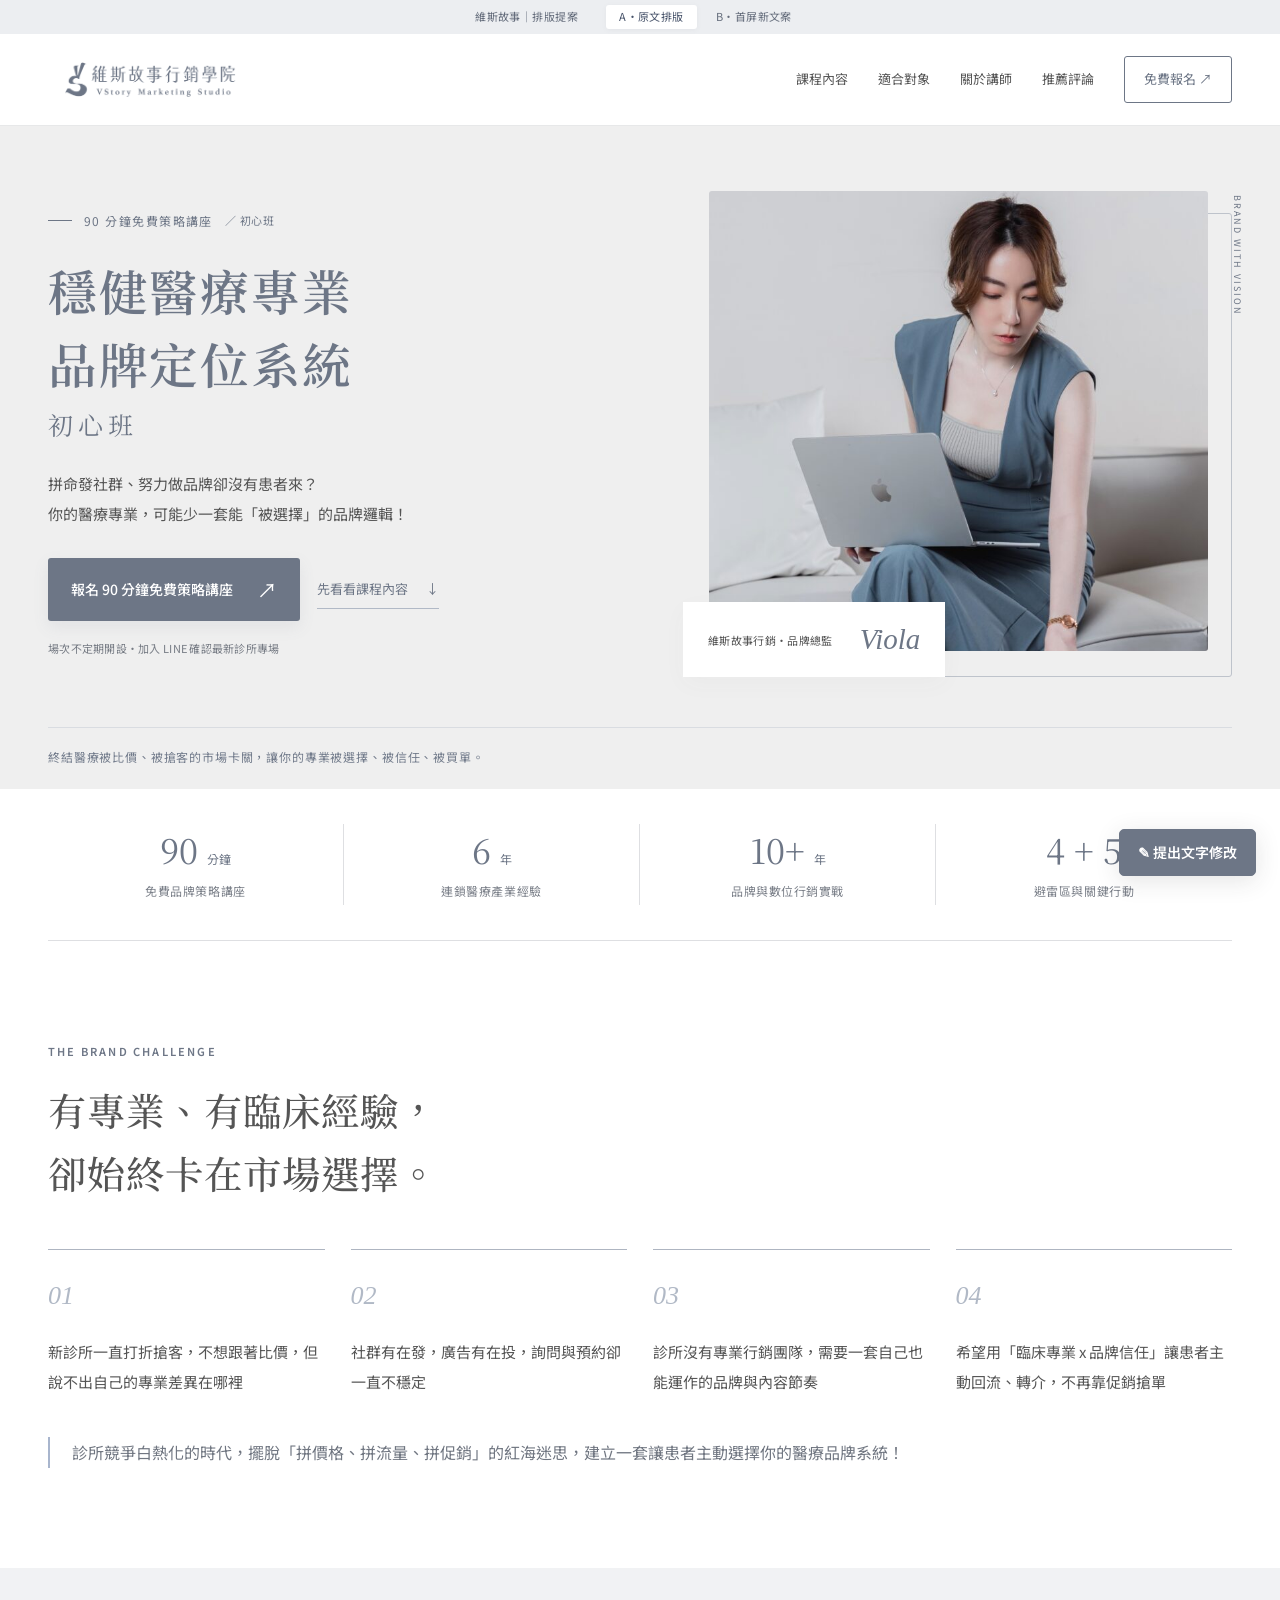
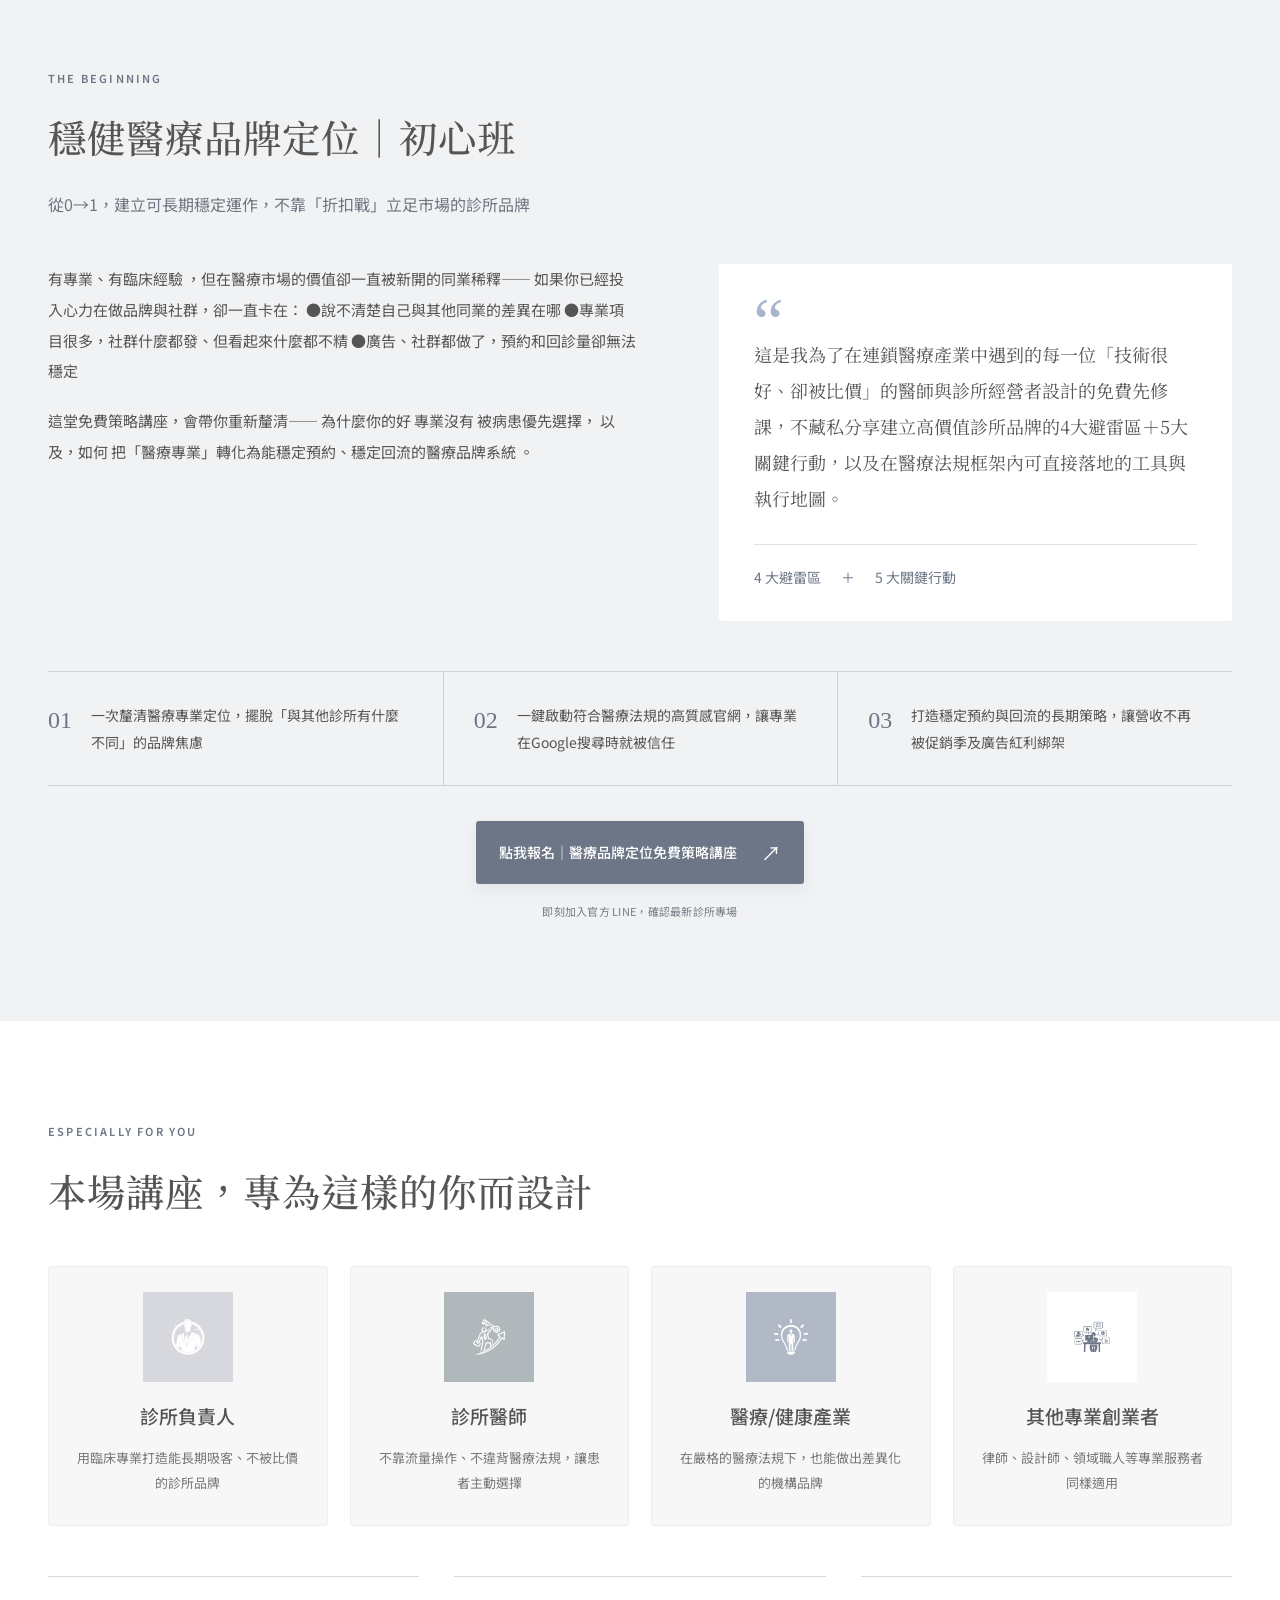
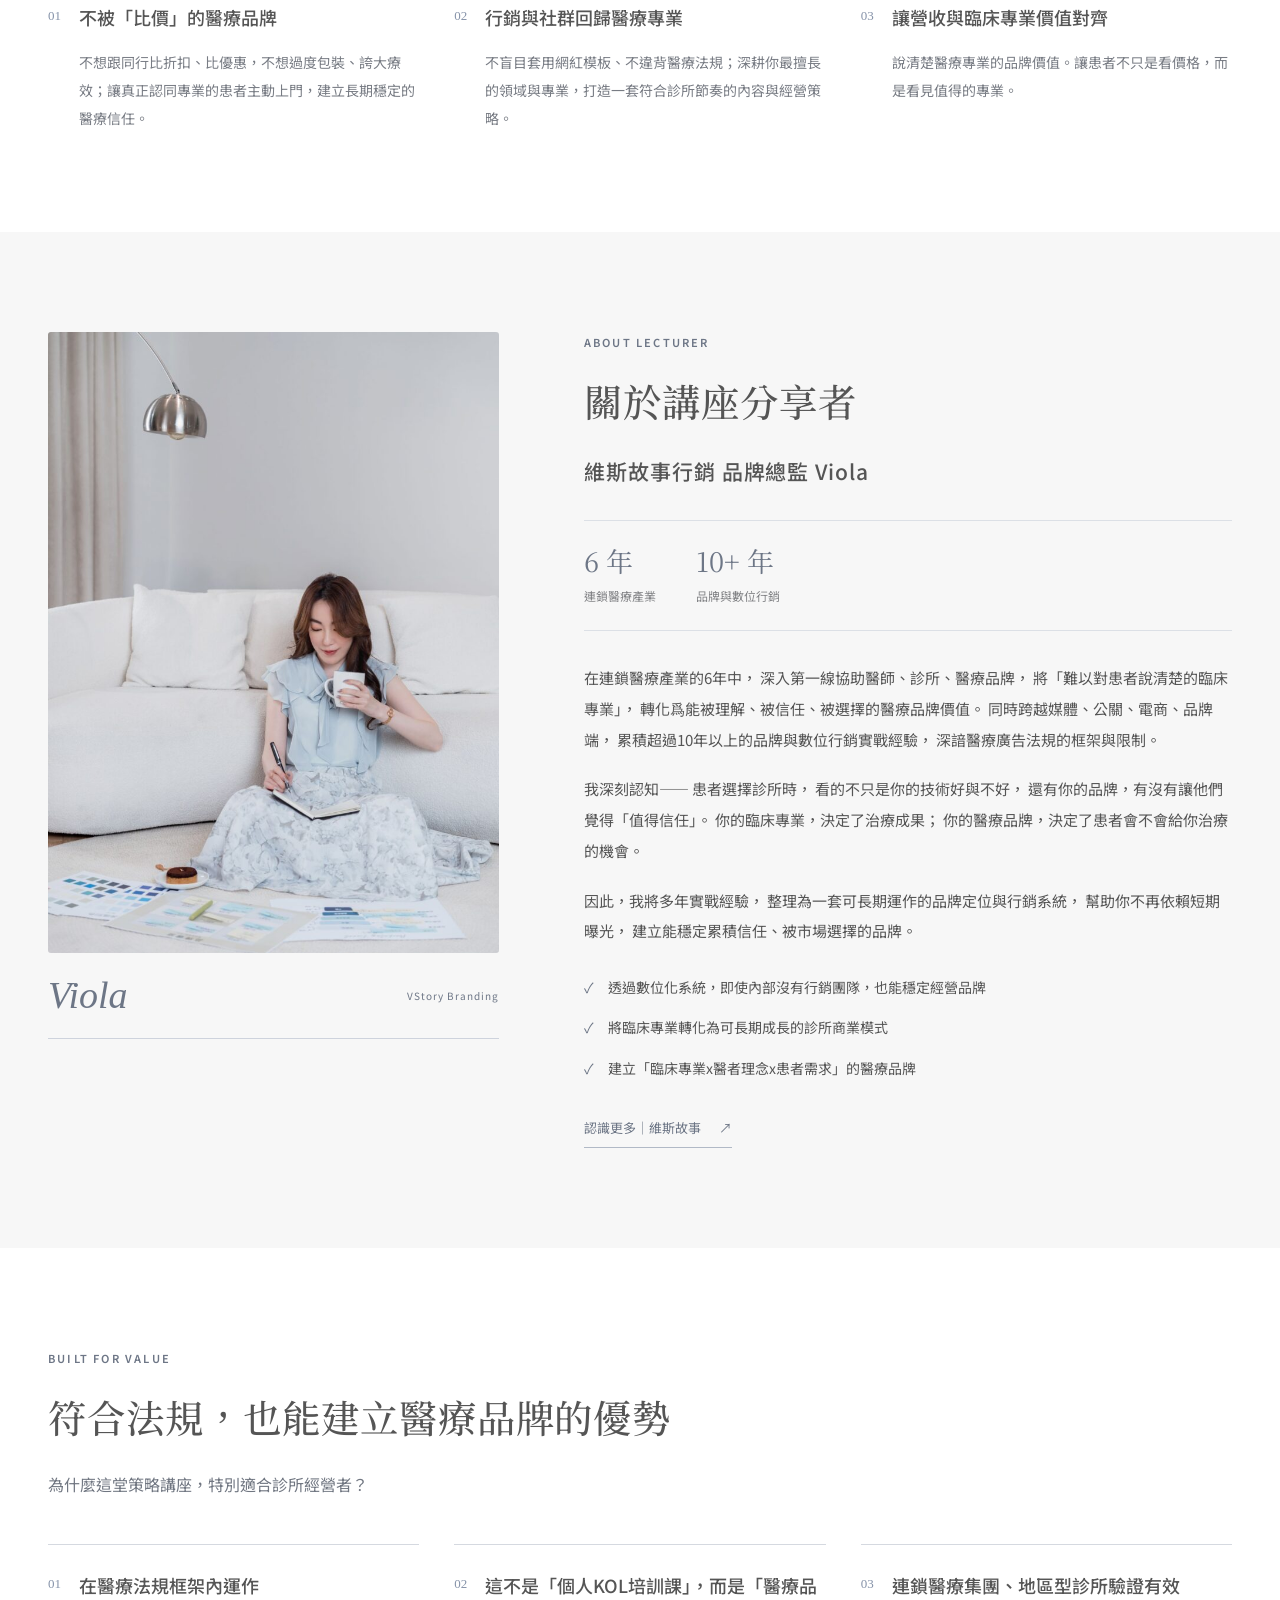
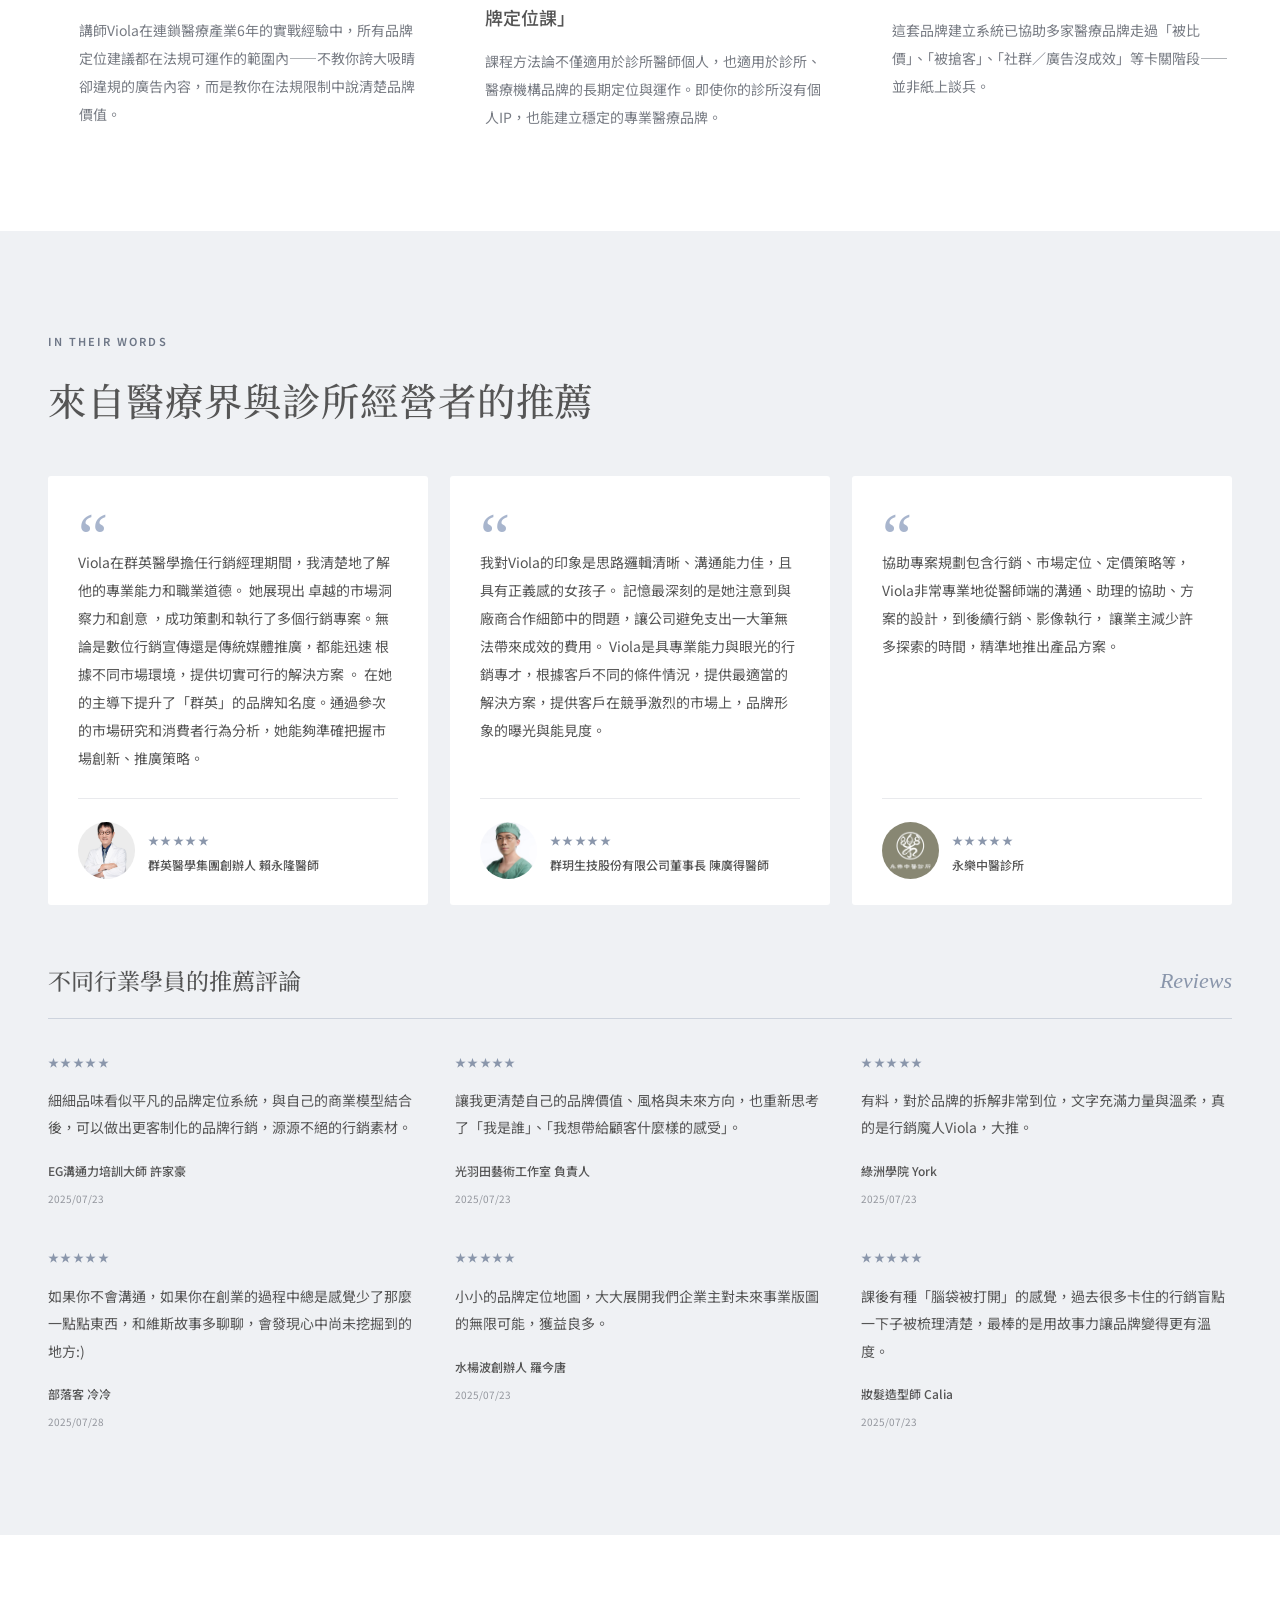
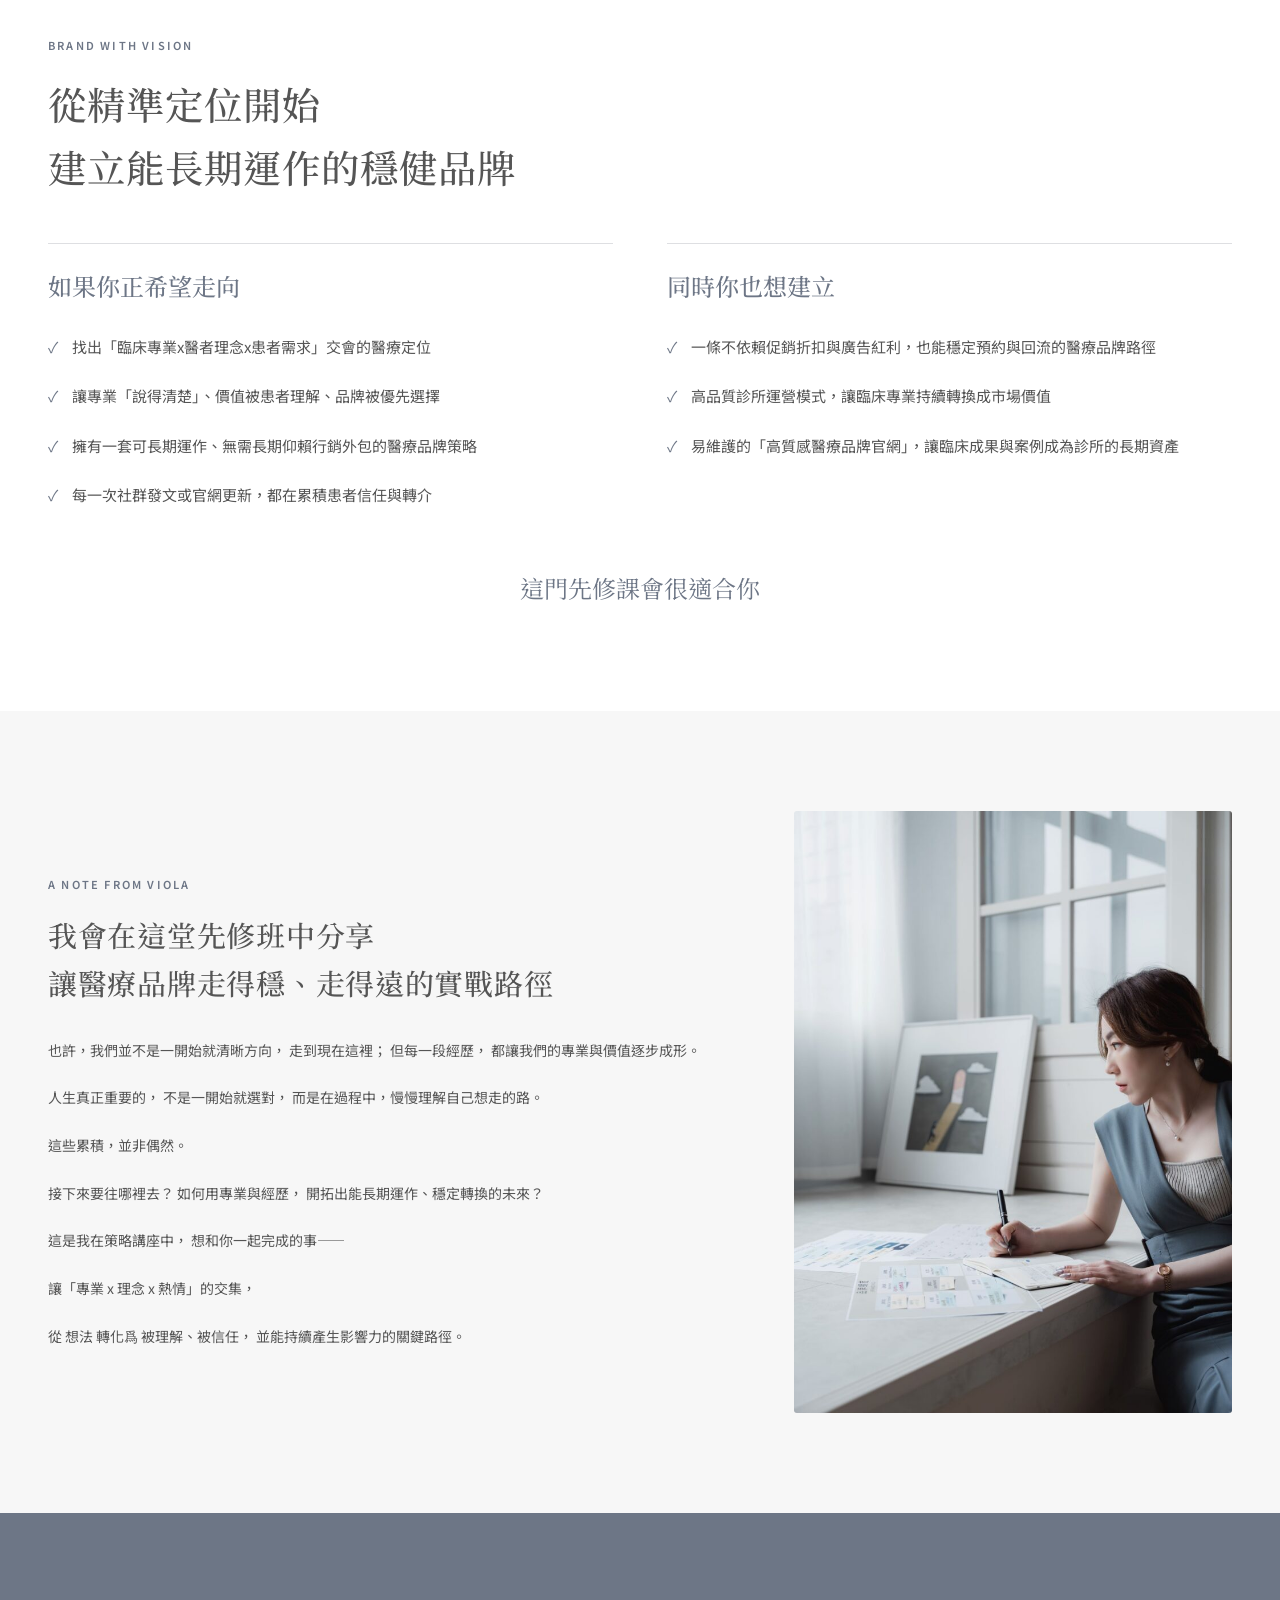
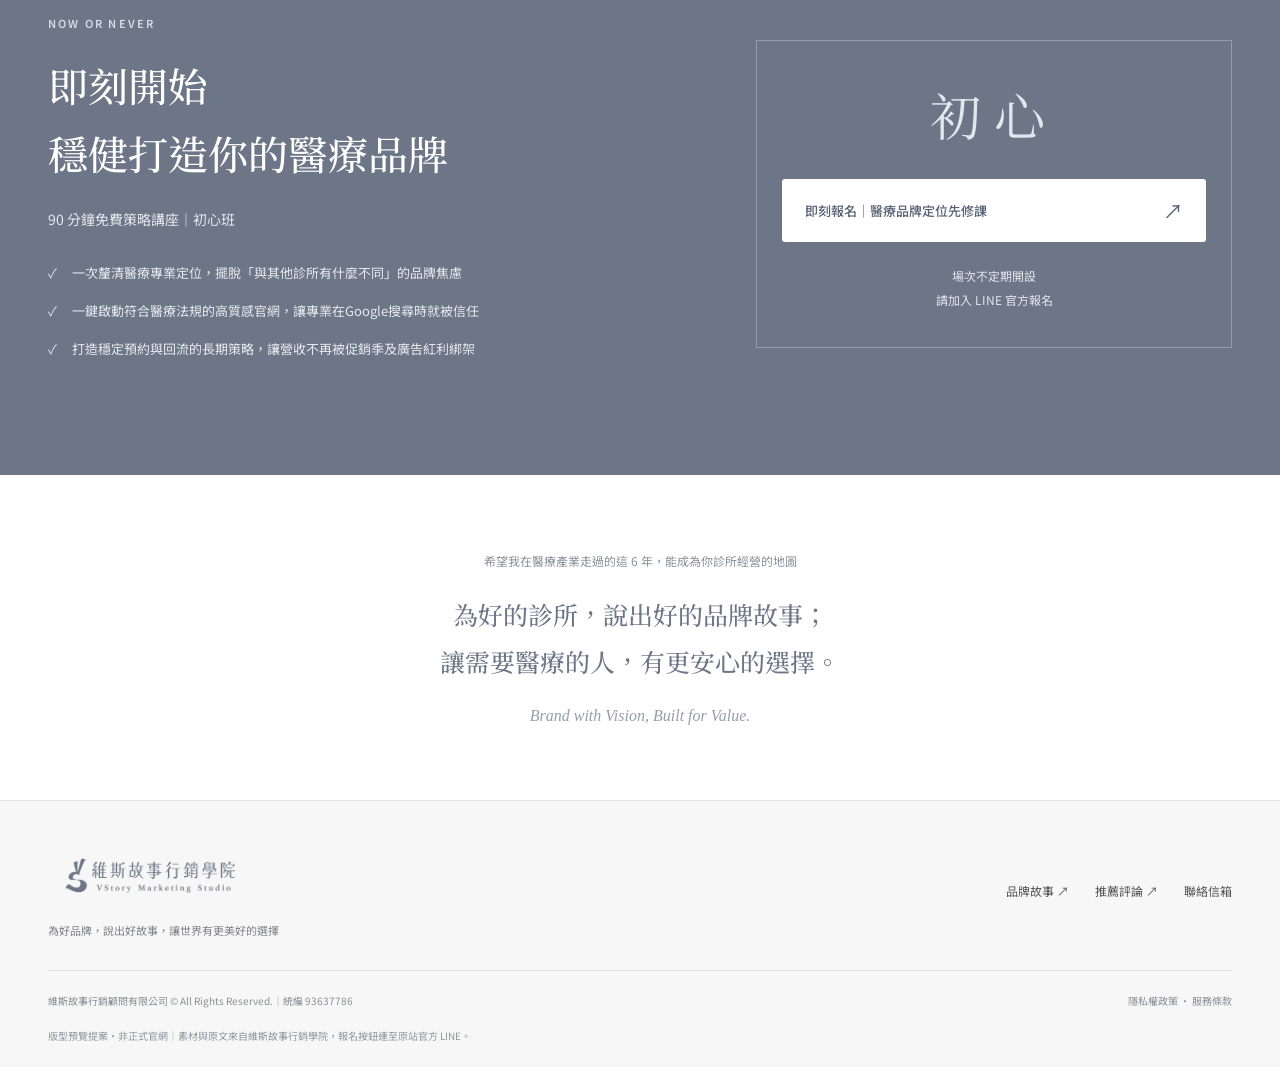
==== commit cb9323a0: "Add client text annotations and export tools to version A" ====
--- a/version-a/index.html
+++ b/version-a/index.html
@@ -1,5 +1,6 @@
-<!DOCTYPE html><html lang="zh-Hant"><head><meta charset="utf-8"><meta name="viewport" content="width=device-width,initial-scale=1"><meta name="robots" content="noindex,nofollow"><meta name="description" content="維斯故事行銷學院免費先修課排版預覽。"><meta name="theme-color" content="#6d7686"><title>原文排版版｜維斯故事・免費先修課</title><link rel="preconnect" href="https://fonts.googleapis.com"><link rel="preconnect" href="https://fonts.gstatic.com" crossorigin><link href="https://fonts.googleapis.com/css2?family=Noto+Sans+TC:wght@400;500;600;700&family=Noto+Serif+TC:wght@400;500;600;700&display=swap" rel="stylesheet"><link rel="stylesheet" href="../styles.css"><script defer src="../script.js"></script></head><body data-version="a"><a class="skip-link" href="#main">跳至主要內容</a>
-<div class="preview-bar"><span>維斯故事｜排版提案</span><nav aria-label="預覽版本"><a href="../version-a/" data-version="a">A・原文排版</a><a href="../version-b/" data-version="b">B・首屏新文案</a></nav></div>
-<header class="site-header"><div class="wrap header-inner"><a class="logo" href="#" aria-label="維斯故事行銷學院 首頁"><img src="../assets/logo.png" alt="維斯故事行銷學院" width="215" height="68"></a><button class="menu-toggle" aria-expanded="false" aria-controls="main-nav" aria-label="開啟導覽選單">選單 <span aria-hidden="true">☰</span></button><nav class="main-nav" id="main-nav" aria-label="主要導覽"><a href="#course">課程內容</a><a href="#audience">適合對象</a><a href="#lecturer">關於講師</a><a href="#reviews">推薦評論</a><a class="nav-cta" href="#signup">免費報名 <span aria-hidden="true">↗</span></a></nav></div></header><main id="main"><section class="hero hero-a"><div class="wrap hero-grid"><div class="hero-copy"><p class="hero-kicker">90 分鐘免費策略講座 <span>／ 初心班</span></p><h1 class="hero-title">穩健醫療專業<br>品牌定位系統<span class="hero-course">初心班</span></h1><p class="hero-description">拼命發社群、努力做品牌卻沒有患者來？<br>你的醫療專業，可能少一套能「被選擇」的品牌邏輯！</p><div class="hero-actions"><a class="button button-primary" href="https://lin.ee/AsQHozu" target="_blank" rel="noopener noreferrer">報名 90 分鐘免費策略講座<span aria-hidden="true">↗</span></a><a class="text-link" href="#course">先看看課程內容 <span aria-hidden="true">↓</span></a></div><p class="hero-meta">場次不定期開設・加入 LINE 確認最新診所專場</p></div><figure class="hero-visual"><img class="hero-photo" src="../assets/viola-work.jpg" alt="Viola 坐在沙發上，以筆記型電腦規劃品牌策略" loading="eager" decoding="async" fetchpriority="high"><figcaption class="photo-caption"><span>維斯故事行銷・品牌總監</span><strong>Viola</strong></figcaption><span class="hero-note" aria-hidden="true">BRAND WITH VISION</span></figure></div><p class="hero-footnote wrap">終結醫療被比價、被搶客的市場卡關，讓你的專業被選擇、被信任、被買單。</p></section><div class="facts wrap"><div class="fact"><span class="fact-value">90 <small>分鐘</small></span><span class="fact-label">免費品牌策略講座</span></div><div class="fact"><span class="fact-value">6 <small>年</small></span><span class="fact-label">連鎖醫療產業經驗</span></div><div class="fact"><span class="fact-value">10+ <small>年</small></span><span class="fact-label">品牌與數位行銷實戰</span></div><div class="fact"><span class="fact-value">4 + 5</span><span class="fact-label">避雷區與關鍵行動</span></div></div><section class="section pain"><div class="wrap"><div class="section-head"><p class="eyebrow">THE BRAND CHALLENGE</p><h2 class="section-title">有專業、有臨床經驗，<br>卻始終卡在市場選擇。</h2></div><div class="pain-grid"><article class="pain-card"><span class="card-index">01</span><p>新診所一直打折搶客，不想跟著比價，但說不出自己的專業差異在哪裡</p></article><article class="pain-card"><span class="card-index">02</span><p>社群有在發，廣告有在投，詢問與預約卻一直不穩定</p></article><article class="pain-card"><span class="card-index">03</span><p>診所沒有專業行銷團隊，需要一套自己也能運作的品牌與內容節奏</p></article><article class="pain-card"><span class="card-index">04</span><p>希望用「臨床專業 x 品牌信任」讓患者主動回流、轉介，不再靠促銷搶單</p></article></div><p class="section-intro closing-copy">診所競爭白熱化的時代，擺脫「拼價格、拼流量、拼促銷」的紅海迷思，建立一套讓患者主動選擇你的醫療品牌系統！</p></div></section><section class="section course" id="course"><div class="wrap"><div class="section-head"><p class="eyebrow">THE BEGINNING</p><h2 class="section-title">穩健醫療品牌定位｜初心班</h2><p class="section-intro">從0→1，建立可長期穩定運作，不靠「折扣戰」立足市場的診所品牌</p></div><div class="intro-grid"><div class="intro-copy prose"><p>有專業、有臨床經驗 ，但在醫療市場的價值卻一直被新開的同業稀釋—— 如果你已經投入心力在做品牌與社群，卻一直卡在： ●說不清楚自己與其他同業的差異在哪 ●專業項目很多，社群什麼都發、但看起來什麼都不精 ●廣告、社群都做了，預約和回診量卻無法穩定</p><p>這堂免費策略講座，會帶你重新釐清—— 為什麼你的好 專業沒有 被病患優先選擇， 以及，如何 把「醫療專業」轉化為能穩定預約、穩定回流的醫療品牌系統 。</p></div><div class="course-note"><span class="quote-mark" aria-hidden="true">“</span><p>這是我為了在連鎖醫療產業中遇到的每一位「技術很好、卻被比價」的醫師與診所經營者設計的免費先修課，不藏私分享建立高價值診所品牌的4大避雷區＋5大關鍵行動，以及在醫療法規框架內可直接落地的工具與執行地圖。</p><div class="course-outline"><span>4 大避雷區</span><span aria-hidden="true">＋</span><span>5 大關鍵行動</span></div></div></div><div class="outcome-grid"><article class="outcome-card"><span class="outcome-number">01</span><p>一次釐清醫療專業定位，擺脫「與其他診所有什麼不同」的品牌焦慮</p></article><article class="outcome-card"><span class="outcome-number">02</span><p>一鍵啟動符合醫療法規的高質感官網，讓專業在Google搜尋時就被信任</p></article><article class="outcome-card"><span class="outcome-number">03</span><p>打造穩定預約與回流的長期策略，讓營收不再被促銷季及廣告紅利綁架</p></article></div><div class="section-action"><a class="button button-primary" href="https://lin.ee/AsQHozu" target="_blank" rel="noopener noreferrer">點我報名｜醫療品牌定位免費策略講座<span aria-hidden="true">↗</span></a><p class="hero-meta">即刻加入官方 LINE，確認最新診所專場</p></div></div></section><section class="section audience" id="audience"><div class="wrap"><div class="section-head"><p class="eyebrow">ESPECIALLY FOR YOU</p><h2 class="section-title">本場講座，專為這樣的你而設計</h2></div><div class="audience-grid"><article class="audience-card"><img class="" src="../assets/audience-1.png" alt="診所負責人插畫" loading="lazy" decoding="async"><h3>診所負責人</h3><p>用臨床專業打造能長期吸客、不被比價的診所品牌</p></article><article class="audience-card"><img class="" src="../assets/audience-2.png" alt="診所醫師插畫" loading="lazy" decoding="async"><h3>診所醫師</h3><p>不靠流量操作、不違背醫療法規，讓患者主動選擇</p></article><article class="audience-card"><img class="" src="../assets/audience-3.png" alt="醫療/健康產業插畫" loading="lazy" decoding="async"><h3>醫療/健康產業</h3><p>在嚴格的醫療法規下，也能做出差異化的機構品牌</p></article><article class="audience-card"><img class="" src="../assets/audience-4.png" alt="其他專業創業者插畫" loading="lazy" decoding="async"><h3>其他專業創業者</h3><p>律師、設計師、領域職人等專業服務者同樣適用</p></article></div><div class="feature-list"><article class="feature-item"><span class="feature-number">01</span><div><h3>不被「比價」的醫療品牌</h3><p>不想跟同行比折扣、比優惠，不想過度包裝、誇大療效；讓真正認同專業的患者主動上門，建立長期穩定的醫療信任。</p></div></article><article class="feature-item"><span class="feature-number">02</span><div><h3>行銷與社群回歸醫療專業</h3><p>不盲目套用網紅模板、不違背醫療法規；深耕你最擅長的領域與專業，打造一套符合診所節奏的內容與經營策略。</p></div></article><article class="feature-item"><span class="feature-number">03</span><div><h3>讓營收與臨床專業價值對齊</h3><p>說清楚醫療專業的品牌價值。讓患者不只是看價格，而是看見值得的專業。</p></div></article></div></div></section><section class="section lecturer" id="lecturer"><div class="wrap lecturer-grid"><figure class="lecturer-visual"><img class="" src="../assets/viola-portrait.jpg" alt="Viola 品牌總監原站形象照" loading="lazy" decoding="async"><figcaption class="signature">Viola <span>VStory Branding</span></figcaption></figure><div class="lecturer-copy"><div class="section-head"><p class="eyebrow">ABOUT LECTURER</p><h2 class="section-title">關於講座分享者<br><span class="lecturer-name">維斯故事行銷 品牌總監 Viola</span></h2></div><div class="credentials"><div class="credential"><strong>6 年</strong><span>連鎖醫療產業</span></div><div class="credential"><strong>10+ 年</strong><span>品牌與數位行銷</span></div></div><div class="prose"><p>在連鎖醫療產業的6年中， 深入第一線協助醫師、診所、醫療品牌， 將「難以對患者說清楚的臨床專業」， 轉化爲能被理解、被信任、被選擇的醫療品牌價值。 同時跨越媒體、公關、電商、品牌端， 累積超過10年以上的品牌與數位行銷實戰經驗， 深諳醫療廣告法規的框架與限制。</p><p>我深刻認知—— 患者選擇診所時， 看的不只是你的技術好與不好， 還有你的品牌，有沒有讓他們覺得「值得信任」。 你的臨床專業，決定了治療成果； 你的醫療品牌，決定了患者會不會給你治療的機會。</p><p>因此，我將多年實戰經驗， 整理為一套可長期運作的品牌定位與行銷系統， 幫助你不再依賴短期曝光， 建立能穩定累積信任、被市場選擇的品牌。</p></div><ul class="check-list"><li>透過數位化系統，即使內部沒有行銷團隊，也能穩定經營品牌</li><li>將臨床專業轉化為可長期成長的診所商業模式</li><li>建立「臨床專業x醫者理念x患者需求」的醫療品牌</li></ul><a class="text-link" href="https://vstorybranding.com/story/" target="_blank" rel="noopener noreferrer">認識更多｜維斯故事 <span aria-hidden="true">↗</span></a></div></div></section><section class="section framework"><div class="wrap"><div class="section-head"><p class="eyebrow">BUILT FOR VALUE</p><h2 class="section-title">符合法規，也能建立醫療品牌的優勢</h2><p class="section-intro">為什麼這堂策略講座，特別適合診所經營者？</p></div><div class="feature-list"><article class="feature-item"><span class="feature-number">01</span><div><h3>在醫療法規框架內運作</h3><p>講師Viola在連鎖醫療產業6年的實戰經驗中，所有品牌定位建議都在法規可運作的範圍內——不教你誇大吸睛卻違規的廣告內容，而是教你在法規限制中說清楚品牌價值。</p></div></article><article class="feature-item"><span class="feature-number">02</span><div><h3>這不是「個人KOL培訓課」，而是「醫療品牌定位課」</h3><p>課程方法論不僅適用於診所醫師個人，也適用於診所、醫療機構品牌的長期定位與運作。即使你的診所沒有個人IP，也能建立穩定的專業醫療品牌。</p></div></article><article class="feature-item"><span class="feature-number">03</span><div><h3>連鎖醫療集團、地區型診所驗證有效</h3><p>這套品牌建立系統已協助多家醫療品牌走過「被比價」、「被搶客」、「社群／廣告沒成效」等卡關階段——並非紙上談兵。</p></div></article></div></div></section><section class="section reviews" id="reviews"><div class="wrap"><div class="section-head"><p class="eyebrow">IN THEIR WORDS</p><h2 class="section-title">來自醫療界與診所經營者的推薦</h2></div><div class="review-grid"><article class="review-card"><span class="quote-mark" aria-hidden="true">“</span><div class="prose"><p>Viola在群英醫學擔任行銷經理期間，我清楚地了解他的專業能力和職業道德。 她展現出 卓越的市場洞察力和創意 ，成功策劃和執行了多個行銷專案。無論是數位行銷宣傳還是傳統媒體推廣，都能迅速 根據不同市場環境，提供切實可行的解決方案 。 在她的主導下提升了「群英」的品牌知名度。通過參次的市場研究和消費者行為分析，她能夠準確把握市場創新、推廣策略。</p></div><div class="review-person"><img class="" src="../assets/review-lai.png" alt="群英醫學集團創辦人 賴永隆醫師" loading="lazy" decoding="async"><div><span class="stars" aria-label="5 星評價">★★★★★</span><h3>群英醫學集團創辦人 賴永隆醫師</h3></div></div></article><article class="review-card"><span class="quote-mark" aria-hidden="true">“</span><div class="prose"><p>我對Viola的印象是思路邏輯清晰、溝通能力佳，且具有正義感的女孩子。
+<!DOCTYPE html>
+<html lang="zh-Hant"><head><meta charset="utf-8"/><meta content="width=device-width,initial-scale=1" name="viewport"/><meta content="noindex,nofollow" name="robots"/><meta content="維斯故事行銷學院免費先修課排版預覽。" name="description"/><meta content="#6d7686" name="theme-color"/><title>原文排版版｜維斯故事・免費先修課</title><link href="https://fonts.googleapis.com" rel="preconnect"/><link crossorigin="" href="https://fonts.gstatic.com" rel="preconnect"/><link href="https://fonts.googleapis.com/css2?family=Noto+Sans+TC:wght@400;500;600;700&amp;family=Noto+Serif+TC:wght@400;500;600;700&amp;display=swap" rel="stylesheet"/><link href="../styles.css" rel="stylesheet"/><script defer="" src="../script.js"></script><link href="../review.css" rel="stylesheet"/><script defer="" src="../review-core.js"></script><script defer="" src="../review.js"></script></head><body data-version="a"><a class="skip-link" href="#main">跳至主要內容</a>
+<div class="preview-bar"><span>維斯故事｜排版提案</span><nav aria-label="預覽版本"><a data-version="a" href="../version-a/">A・原文排版</a><a data-version="b" href="../version-b/">B・首屏新文案</a></nav></div>
+<header class="site-header"><div class="wrap header-inner"><a aria-label="維斯故事行銷學院 首頁" class="logo" href="#"><img alt="維斯故事行銷學院" height="68" src="../assets/logo.png" width="215"/></a><button aria-controls="main-nav" aria-expanded="false" aria-label="開啟導覽選單" class="menu-toggle">選單 <span aria-hidden="true">☰</span></button><nav aria-label="主要導覽" class="main-nav" id="main-nav"><a data-copy-id="copy-001" data-copy-label="導覽與頁尾" href="#course">課程內容</a><a data-copy-id="copy-002" data-copy-label="導覽與頁尾" href="#audience">適合對象</a><a data-copy-id="copy-003" data-copy-label="導覽與頁尾" href="#lecturer">關於講師</a><a data-copy-id="copy-004" data-copy-label="導覽與頁尾" href="#reviews">推薦評論</a><a class="nav-cta" data-copy-id="copy-005" data-copy-label="導覽與頁尾" href="#signup">免費報名 <span aria-hidden="true">↗</span></a></nav></div></header><main id="main"><section class="hero hero-a"><div class="wrap hero-grid"><div class="hero-copy"><p class="hero-kicker" data-copy-id="copy-006" data-copy-label="穩健醫療專業 品牌定位系統 初心班">90 分鐘免費策略講座 <span>／ 初心班</span></p><h1 class="hero-title" data-copy-id="copy-007" data-copy-label="穩健醫療專業 品牌定位系統 初心班">穩健醫療專業<br/>品牌定位系統<span class="hero-course">初心班</span></h1><p class="hero-description" data-copy-id="copy-008" data-copy-label="穩健醫療專業 品牌定位系統 初心班">拼命發社群、努力做品牌卻沒有患者來？<br/>你的醫療專業，可能少一套能「被選擇」的品牌邏輯！</p><div class="hero-actions"><a class="button button-primary" data-copy-id="copy-009" data-copy-label="穩健醫療專業 品牌定位系統 初心班" href="https://lin.ee/AsQHozu" rel="noopener noreferrer" target="_blank">報名 90 分鐘免費策略講座<span aria-hidden="true">↗</span></a><a class="text-link" data-copy-id="copy-010" data-copy-label="穩健醫療專業 品牌定位系統 初心班" href="#course">先看看課程內容 <span aria-hidden="true">↓</span></a></div><p class="hero-meta" data-copy-id="copy-011" data-copy-label="穩健醫療專業 品牌定位系統 初心班">場次不定期開設・加入 LINE 確認最新診所專場</p></div><figure class="hero-visual"><img alt="Viola 坐在沙發上，以筆記型電腦規劃品牌策略" class="hero-photo" decoding="async" fetchpriority="high" loading="eager" src="../assets/viola-work.jpg"/><figcaption class="photo-caption" data-copy-id="copy-012" data-copy-label="穩健醫療專業 品牌定位系統 初心班"><span>維斯故事行銷・品牌總監</span><strong>Viola</strong></figcaption><span aria-hidden="true" class="hero-note">BRAND WITH VISION</span></figure></div><p class="hero-footnote wrap" data-copy-id="copy-013" data-copy-label="穩健醫療專業 品牌定位系統 初心班">終結醫療被比價、被搶客的市場卡關，讓你的專業被選擇、被信任、被買單。</p></section><div class="facts wrap"><div class="fact"><span class="fact-value" data-copy-id="copy-014" data-copy-label="課程資訊">90 <small>分鐘</small></span><span class="fact-label" data-copy-id="copy-015" data-copy-label="課程資訊">免費品牌策略講座</span></div><div class="fact"><span class="fact-value" data-copy-id="copy-016" data-copy-label="課程資訊">6 <small>年</small></span><span class="fact-label" data-copy-id="copy-017" data-copy-label="課程資訊">連鎖醫療產業經驗</span></div><div class="fact"><span class="fact-value" data-copy-id="copy-018" data-copy-label="課程資訊">10+ <small>年</small></span><span class="fact-label" data-copy-id="copy-019" data-copy-label="課程資訊">品牌與數位行銷實戰</span></div><div class="fact"><span class="fact-value" data-copy-id="copy-020" data-copy-label="課程資訊">4 + 5</span><span class="fact-label" data-copy-id="copy-021" data-copy-label="課程資訊">避雷區與關鍵行動</span></div></div><section class="section pain"><div class="wrap"><div class="section-head"><p class="eyebrow" data-copy-id="copy-022" data-copy-label="有專業、有臨床經驗， 卻始終卡在市場選擇。">THE BRAND CHALLENGE</p><h2 class="section-title" data-copy-id="copy-023" data-copy-label="有專業、有臨床經驗， 卻始終卡在市場選擇。">有專業、有臨床經驗，<br/>卻始終卡在市場選擇。</h2></div><div class="pain-grid"><article class="pain-card"><span class="card-index">01</span><p data-copy-id="copy-024" data-copy-label="有專業、有臨床經驗， 卻始終卡在市場選擇。">新診所一直打折搶客，不想跟著比價，但說不出自己的專業差異在哪裡</p></article><article class="pain-card"><span class="card-index">02</span><p data-copy-id="copy-025" data-copy-label="有專業、有臨床經驗， 卻始終卡在市場選擇。">社群有在發，廣告有在投，詢問與預約卻一直不穩定</p></article><article class="pain-card"><span class="card-index">03</span><p data-copy-id="copy-026" data-copy-label="有專業、有臨床經驗， 卻始終卡在市場選擇。">診所沒有專業行銷團隊，需要一套自己也能運作的品牌與內容節奏</p></article><article class="pain-card"><span class="card-index">04</span><p data-copy-id="copy-027" data-copy-label="有專業、有臨床經驗， 卻始終卡在市場選擇。">希望用「臨床專業 x 品牌信任」讓患者主動回流、轉介，不再靠促銷搶單</p></article></div><p class="section-intro closing-copy" data-copy-id="copy-028" data-copy-label="有專業、有臨床經驗， 卻始終卡在市場選擇。">診所競爭白熱化的時代，擺脫「拼價格、拼流量、拼促銷」的紅海迷思，建立一套讓患者主動選擇你的醫療品牌系統！</p></div></section><section class="section course" id="course"><div class="wrap"><div class="section-head"><p class="eyebrow" data-copy-id="copy-029" data-copy-label="穩健醫療品牌定位｜初心班">THE BEGINNING</p><h2 class="section-title" data-copy-id="copy-030" data-copy-label="穩健醫療品牌定位｜初心班">穩健醫療品牌定位｜初心班</h2><p class="section-intro" data-copy-id="copy-031" data-copy-label="穩健醫療品牌定位｜初心班">從0→1，建立可長期穩定運作，不靠「折扣戰」立足市場的診所品牌</p></div><div class="intro-grid"><div class="intro-copy prose"><p data-copy-id="copy-032" data-copy-label="穩健醫療品牌定位｜初心班">有專業、有臨床經驗 ，但在醫療市場的價值卻一直被新開的同業稀釋—— 如果你已經投入心力在做品牌與社群，卻一直卡在： ●說不清楚自己與其他同業的差異在哪 ●專業項目很多，社群什麼都發、但看起來什麼都不精 ●廣告、社群都做了，預約和回診量卻無法穩定</p><p data-copy-id="copy-033" data-copy-label="穩健醫療品牌定位｜初心班">這堂免費策略講座，會帶你重新釐清—— 為什麼你的好 專業沒有 被病患優先選擇， 以及，如何 把「醫療專業」轉化為能穩定預約、穩定回流的醫療品牌系統 。</p></div><div class="course-note"><span aria-hidden="true" class="quote-mark">“</span><p data-copy-id="copy-034" data-copy-label="穩健醫療品牌定位｜初心班">這是我為了在連鎖醫療產業中遇到的每一位「技術很好、卻被比價」的醫師與診所經營者設計的免費先修課，不藏私分享建立高價值診所品牌的4大避雷區＋5大關鍵行動，以及在醫療法規框架內可直接落地的工具與執行地圖。</p><div class="course-outline"><span data-copy-id="copy-035" data-copy-label="穩健醫療品牌定位｜初心班">4 大避雷區</span><span aria-hidden="true">＋</span><span data-copy-id="copy-036" data-copy-label="穩健醫療品牌定位｜初心班">5 大關鍵行動</span></div></div></div><div class="outcome-grid"><article class="outcome-card"><span class="outcome-number">01</span><p data-copy-id="copy-037" data-copy-label="穩健醫療品牌定位｜初心班">一次釐清醫療專業定位，擺脫「與其他診所有什麼不同」的品牌焦慮</p></article><article class="outcome-card"><span class="outcome-number">02</span><p data-copy-id="copy-038" data-copy-label="穩健醫療品牌定位｜初心班">一鍵啟動符合醫療法規的高質感官網，讓專業在Google搜尋時就被信任</p></article><article class="outcome-card"><span class="outcome-number">03</span><p data-copy-id="copy-039" data-copy-label="穩健醫療品牌定位｜初心班">打造穩定預約與回流的長期策略，讓營收不再被促銷季及廣告紅利綁架</p></article></div><div class="section-action"><a class="button button-primary" data-copy-id="copy-040" data-copy-label="穩健醫療品牌定位｜初心班" href="https://lin.ee/AsQHozu" rel="noopener noreferrer" target="_blank">點我報名｜醫療品牌定位免費策略講座<span aria-hidden="true">↗</span></a><p class="hero-meta" data-copy-id="copy-041" data-copy-label="穩健醫療品牌定位｜初心班">即刻加入官方 LINE，確認最新診所專場</p></div></div></section><section class="section audience" id="audience"><div class="wrap"><div class="section-head"><p class="eyebrow" data-copy-id="copy-042" data-copy-label="本場講座，專為這樣的你而設計">ESPECIALLY FOR YOU</p><h2 class="section-title" data-copy-id="copy-043" data-copy-label="本場講座，專為這樣的你而設計">本場講座，專為這樣的你而設計</h2></div><div class="audience-grid"><article class="audience-card"><img alt="診所負責人插畫" class="" decoding="async" loading="lazy" src="../assets/audience-1.png"/><h3 data-copy-id="copy-044" data-copy-label="本場講座，專為這樣的你而設計">診所負責人</h3><p data-copy-id="copy-045" data-copy-label="本場講座，專為這樣的你而設計">用臨床專業打造能長期吸客、不被比價的診所品牌</p></article><article class="audience-card"><img alt="診所醫師插畫" class="" decoding="async" loading="lazy" src="../assets/audience-2.png"/><h3 data-copy-id="copy-046" data-copy-label="本場講座，專為這樣的你而設計">診所醫師</h3><p data-copy-id="copy-047" data-copy-label="本場講座，專為這樣的你而設計">不靠流量操作、不違背醫療法規，讓患者主動選擇</p></article><article class="audience-card"><img alt="醫療/健康產業插畫" class="" decoding="async" loading="lazy" src="../assets/audience-3.png"/><h3 data-copy-id="copy-048" data-copy-label="本場講座，專為這樣的你而設計">醫療/健康產業</h3><p data-copy-id="copy-049" data-copy-label="本場講座，專為這樣的你而設計">在嚴格的醫療法規下，也能做出差異化的機構品牌</p></article><article class="audience-card"><img alt="其他專業創業者插畫" class="" decoding="async" loading="lazy" src="../assets/audience-4.png"/><h3 data-copy-id="copy-050" data-copy-label="本場講座，專為這樣的你而設計">其他專業創業者</h3><p data-copy-id="copy-051" data-copy-label="本場講座，專為這樣的你而設計">律師、設計師、領域職人等專業服務者同樣適用</p></article></div><div class="feature-list"><article class="feature-item"><span class="feature-number">01</span><div><h3 data-copy-id="copy-052" data-copy-label="本場講座，專為這樣的你而設計">不被「比價」的醫療品牌</h3><p data-copy-id="copy-053" data-copy-label="本場講座，專為這樣的你而設計">不想跟同行比折扣、比優惠，不想過度包裝、誇大療效；讓真正認同專業的患者主動上門，建立長期穩定的醫療信任。</p></div></article><article class="feature-item"><span class="feature-number">02</span><div><h3 data-copy-id="copy-054" data-copy-label="本場講座，專為這樣的你而設計">行銷與社群回歸醫療專業</h3><p data-copy-id="copy-055" data-copy-label="本場講座，專為這樣的你而設計">不盲目套用網紅模板、不違背醫療法規；深耕你最擅長的領域與專業，打造一套符合診所節奏的內容與經營策略。</p></div></article><article class="feature-item"><span class="feature-number">03</span><div><h3 data-copy-id="copy-056" data-copy-label="本場講座，專為這樣的你而設計">讓營收與臨床專業價值對齊</h3><p data-copy-id="copy-057" data-copy-label="本場講座，專為這樣的你而設計">說清楚醫療專業的品牌價值。讓患者不只是看價格，而是看見值得的專業。</p></div></article></div></div></section><section class="section lecturer" id="lecturer"><div class="wrap lecturer-grid"><figure class="lecturer-visual"><img alt="Viola 品牌總監原站形象照" class="" decoding="async" loading="lazy" src="../assets/viola-portrait.jpg"/><figcaption class="signature" data-copy-id="copy-058" data-copy-label="關於講座分享者 維斯故事行銷 品牌總監 Viola">Viola <span>VStory Branding</span></figcaption></figure><div class="lecturer-copy"><div class="section-head"><p class="eyebrow" data-copy-id="copy-059" data-copy-label="關於講座分享者 維斯故事行銷 品牌總監 Viola">ABOUT LECTURER</p><h2 class="section-title" data-copy-id="copy-060" data-copy-label="關於講座分享者 維斯故事行銷 品牌總監 Viola">關於講座分享者<br/><span class="lecturer-name">維斯故事行銷 品牌總監 Viola</span></h2></div><div class="credentials"><div class="credential"><strong data-copy-id="copy-061" data-copy-label="關於講座分享者 維斯故事行銷 品牌總監 Viola">6 年</strong><span data-copy-id="copy-062" data-copy-label="關於講座分享者 維斯故事行銷 品牌總監 Viola">連鎖醫療產業</span></div><div class="credential"><strong data-copy-id="copy-063" data-copy-label="關於講座分享者 維斯故事行銷 品牌總監 Viola">10+ 年</strong><span data-copy-id="copy-064" data-copy-label="關於講座分享者 維斯故事行銷 品牌總監 Viola">品牌與數位行銷</span></div></div><div class="prose"><p data-copy-id="copy-065" data-copy-label="關於講座分享者 維斯故事行銷 品牌總監 Viola">在連鎖醫療產業的6年中， 深入第一線協助醫師、診所、醫療品牌， 將「難以對患者說清楚的臨床專業」， 轉化爲能被理解、被信任、被選擇的醫療品牌價值。 同時跨越媒體、公關、電商、品牌端， 累積超過10年以上的品牌與數位行銷實戰經驗， 深諳醫療廣告法規的框架與限制。</p><p data-copy-id="copy-066" data-copy-label="關於講座分享者 維斯故事行銷 品牌總監 Viola">我深刻認知—— 患者選擇診所時， 看的不只是你的技術好與不好， 還有你的品牌，有沒有讓他們覺得「值得信任」。 你的臨床專業，決定了治療成果； 你的醫療品牌，決定了患者會不會給你治療的機會。</p><p data-copy-id="copy-067" data-copy-label="關於講座分享者 維斯故事行銷 品牌總監 Viola">因此，我將多年實戰經驗， 整理為一套可長期運作的品牌定位與行銷系統， 幫助你不再依賴短期曝光， 建立能穩定累積信任、被市場選擇的品牌。</p></div><ul class="check-list"><li data-copy-id="copy-068" data-copy-label="關於講座分享者 維斯故事行銷 品牌總監 Viola">透過數位化系統，即使內部沒有行銷團隊，也能穩定經營品牌</li><li data-copy-id="copy-069" data-copy-label="關於講座分享者 維斯故事行銷 品牌總監 Viola">將臨床專業轉化為可長期成長的診所商業模式</li><li data-copy-id="copy-070" data-copy-label="關於講座分享者 維斯故事行銷 品牌總監 Viola">建立「臨床專業x醫者理念x患者需求」的醫療品牌</li></ul><a class="text-link" data-copy-id="copy-071" data-copy-label="關於講座分享者 維斯故事行銷 品牌總監 Viola" href="https://vstorybranding.com/story/" rel="noopener noreferrer" target="_blank">認識更多｜維斯故事 <span aria-hidden="true">↗</span></a></div></div></section><section class="section framework"><div class="wrap"><div class="section-head"><p class="eyebrow" data-copy-id="copy-072" data-copy-label="符合法規，也能建立醫療品牌的優勢">BUILT FOR VALUE</p><h2 class="section-title" data-copy-id="copy-073" data-copy-label="符合法規，也能建立醫療品牌的優勢">符合法規，也能建立醫療品牌的優勢</h2><p class="section-intro" data-copy-id="copy-074" data-copy-label="符合法規，也能建立醫療品牌的優勢">為什麼這堂策略講座，特別適合診所經營者？</p></div><div class="feature-list"><article class="feature-item"><span class="feature-number">01</span><div><h3 data-copy-id="copy-075" data-copy-label="符合法規，也能建立醫療品牌的優勢">在醫療法規框架內運作</h3><p data-copy-id="copy-076" data-copy-label="符合法規，也能建立醫療品牌的優勢">講師Viola在連鎖醫療產業6年的實戰經驗中，所有品牌定位建議都在法規可運作的範圍內——不教你誇大吸睛卻違規的廣告內容，而是教你在法規限制中說清楚品牌價值。</p></div></article><article class="feature-item"><span class="feature-number">02</span><div><h3 data-copy-id="copy-077" data-copy-label="符合法規，也能建立醫療品牌的優勢">這不是「個人KOL培訓課」，而是「醫療品牌定位課」</h3><p data-copy-id="copy-078" data-copy-label="符合法規，也能建立醫療品牌的優勢">課程方法論不僅適用於診所醫師個人，也適用於診所、醫療機構品牌的長期定位與運作。即使你的診所沒有個人IP，也能建立穩定的專業醫療品牌。</p></div></article><article class="feature-item"><span class="feature-number">03</span><div><h3 data-copy-id="copy-079" data-copy-label="符合法規，也能建立醫療品牌的優勢">連鎖醫療集團、地區型診所驗證有效</h3><p data-copy-id="copy-080" data-copy-label="符合法規，也能建立醫療品牌的優勢">這套品牌建立系統已協助多家醫療品牌走過「被比價」、「被搶客」、「社群／廣告沒成效」等卡關階段——並非紙上談兵。</p></div></article></div></div></section><section class="section reviews" id="reviews"><div class="wrap"><div class="section-head"><p class="eyebrow" data-copy-id="copy-081" data-copy-label="來自醫療界與診所經營者的推薦">IN THEIR WORDS</p><h2 class="section-title" data-copy-id="copy-082" data-copy-label="來自醫療界與診所經營者的推薦">來自醫療界與診所經營者的推薦</h2></div><div class="review-grid"><article class="review-card"><span aria-hidden="true" class="quote-mark">“</span><div class="prose"><p data-copy-id="copy-083" data-copy-label="來自醫療界與診所經營者的推薦">Viola在群英醫學擔任行銷經理期間，我清楚地了解他的專業能力和職業道德。 她展現出 卓越的市場洞察力和創意 ，成功策劃和執行了多個行銷專案。無論是數位行銷宣傳還是傳統媒體推廣，都能迅速 根據不同市場環境，提供切實可行的解決方案 。 在她的主導下提升了「群英」的品牌知名度。通過參次的市場研究和消費者行為分析，她能夠準確把握市場創新、推廣策略。</p></div><div class="review-person"><img alt="群英醫學集團創辦人 賴永隆醫師" class="" decoding="async" loading="lazy" src="../assets/review-lai.png"/><div><span aria-label="5 星評價" class="stars">★★★★★</span><h3 data-copy-id="copy-084" data-copy-label="來自醫療界與診所經營者的推薦">群英醫學集團創辦人 賴永隆醫師</h3></div></div></article><article class="review-card"><span aria-hidden="true" class="quote-mark">“</span><div class="prose"><p data-copy-id="copy-085" data-copy-label="來自醫療界與診所經營者的推薦">我對Viola的印象是思路邏輯清晰、溝通能力佳，且具有正義感的女孩子。
 記憶最深刻的是她注意到與廠商合作細節中的問題，讓公司避免支出一大筆無法帶來成效的費用。
-Viola是具專業能力與眼光的行銷專才，根據客戶不同的條件情況，提供最適當的解決方案，提供客戶在競爭激烈的市場上，品牌形象的曝光與能見度。</p></div><div class="review-person"><img class="" src="../assets/review-chen.jpg" alt="群玥生技股份有限公司董事長 陳廣得醫師" loading="lazy" decoding="async"><div><span class="stars" aria-label="5 星評價">★★★★★</span><h3>群玥生技股份有限公司董事長 陳廣得醫師</h3></div></div></article><article class="review-card"><span class="quote-mark" aria-hidden="true">“</span><div class="prose"><p>協助專案規劃包含行銷、市場定位、定價策略等，Viola非常專業地從醫師端的溝通、助理的協助、方案的設計，到後續行銷、影像執行， 讓業主減少許多探索的時間，精準地推出產品方案。</p></div><div class="review-person"><img class="" src="../assets/review-yongle.jpg" alt="永樂中醫診所" loading="lazy" decoding="async"><div><span class="stars" aria-label="5 星評價">★★★★★</span><h3>永樂中醫診所</h3></div></div></article></div><div class="student-heading"><h3>不同行業學員的推薦評論</h3><span>Reviews</span></div><div class="student-grid"><article class="student-review"><span class="stars" aria-label="5 星評價">★★★★★</span><p>細細品味看似平凡的品牌定位系統，與自己的商業模型結合後，可以做出更客制化的品牌行銷，源源不絕的行銷素材。</p><h4>EG溝通力培訓大師 許家豪</h4><time datetime="2025-07-23">2025/07/23</time></article><article class="student-review"><span class="stars" aria-label="5 星評價">★★★★★</span><p>讓我更清楚自己的品牌價值、風格與未來方向，也重新思考了「我是誰」、「我想帶給顧客什麼樣的感受」。</p><h4>光羽田藝術工作室 負責人</h4><time datetime="2025-07-23">2025/07/23</time></article><article class="student-review"><span class="stars" aria-label="5 星評價">★★★★★</span><p>有料，對於品牌的拆解非常到位，文字充滿力量與溫柔，真的是行銷魔人Viola，大推。</p><h4>綠洲學院 York</h4><time datetime="2025-07-23">2025/07/23</time></article><article class="student-review"><span class="stars" aria-label="5 星評價">★★★★★</span><p>如果你不會溝通，如果你在創業的過程中總是感覺少了那麼一點點東西，和維斯故事多聊聊，會發現心中尚未挖掘到的地方:)</p><h4>部落客 冷冷</h4><time datetime="2025-07-28">2025/07/28</time></article><article class="student-review"><span class="stars" aria-label="5 星評價">★★★★★</span><p>小小的品牌定位地圖，大大展開我們企業主對未來事業版圖的無限可能，獲益良多。</p><h4>水楊波創辦人 羅今唐</h4><time datetime="2025-07-23">2025/07/23</time></article><article class="student-review"><span class="stars" aria-label="5 星評價">★★★★★</span><p>課後有種「腦袋被打開」的感覺，過去很多卡住的行銷盲點一下子被梳理清楚，最棒的是用故事力讓品牌變得更有溫度。</p><h4>妝髮造型師 Calia</h4><time datetime="2025-07-23">2025/07/23</time></article></div></div></section><section class="section vision"><div class="wrap"><div class="section-head"><p class="eyebrow">BRAND WITH VISION</p><h2 class="section-title">從精準定位開始<br>建立能長期運作的穩健品牌</h2></div><div class="vision-grid"><article class="vision-card"><h3>如果你正希望走向</h3><ul class="check-list"><li>找出「臨床專業x醫者理念x患者需求」交會的醫療定位</li><li>讓專業「說得清楚」、價值被患者理解、品牌被優先選擇</li><li>擁有一套可長期運作、無需長期仰賴行銷外包的醫療品牌策略</li><li>每一次社群發文或官網更新，都在累積患者信任與轉介</li></ul></article><article class="vision-card"><h3>同時你也想建立</h3><ul class="check-list"><li>一條不依賴促銷折扣與廣告紅利，也能穩定預約與回流的醫療品牌路徑</li><li>高品質診所運營模式，讓臨床專業持續轉換成市場價值</li><li>易維護的「高質感醫療品牌官網」，讓臨床成果與案例成為診所的長期資產</li></ul></article></div><p class="vision-end">這門先修課會很適合你</p></div></section><section class="section story"><div class="wrap story-grid"><div class="story-copy"><div class="section-head"><p class="eyebrow">A NOTE FROM VIOLA</p><h2 class="section-title">我會在這堂先修班中分享<br>讓醫療品牌走得穩、走得遠的實戰路徑</h2></div><div class="prose"><p>也許，我們並不是一開始就清晰方向， 走到現在這裡； 但每一段經歷， 都讓我們的專業與價值逐步成形。</p><p>人生真正重要的， 不是一開始就選對， 而是在過程中，慢慢理解自己想走的路。</p><p>這些累積，並非偶然。</p><p>接下來要往哪裡去？ 如何用專業與經歷， 開拓出能長期運作、穩定轉換的未來？</p><p>這是我在策略講座中， 想和你一起完成的事——</p><p>讓「專業 x 理念 x 熱情」的交集，</p><p>從 想法 轉化爲 被理解、被信任， 並能持續產生影響力的關鍵路徑。</p></div></div><figure class="story-image"><img class="" src="../assets/viola-story.jpg" alt="Viola 原站品牌故事形象照" loading="lazy" decoding="async"></figure></div></section><section class="section signup" id="signup"><div class="wrap signup-inner"><div class="signup-copy"><p class="eyebrow">NOW OR NEVER</p><h2>即刻開始<br>穩健打造你的醫療品牌</h2><p>90 分鐘免費策略講座｜初心班</p><ul class="check-list"><li>一次釐清醫療專業定位，擺脫「與其他診所有什麼不同」的品牌焦慮</li><li>一鍵啟動符合醫療法規的高質感官網，讓專業在Google搜尋時就被信任</li><li>打造穩定預約與回流的長期策略，讓營收不再被促銷季及廣告紅利綁架</li></ul></div><div class="signup-details"><span class="signup-mark">初心</span><a class="button button-light" href="https://lin.ee/AsQHozu" target="_blank" rel="noopener noreferrer">即刻報名｜醫療品牌定位先修課<span aria-hidden="true">↗</span></a><p>場次不定期開設<br>請加入 LINE 官方報名</p></div></div></section></main><section class="closing-statement wrap"><p>希望我在醫療產業走過的這 6 年，能成為你診所經營的地圖</p><h2>為好的診所，說出好的品牌故事；<br>讓需要醫療的人，有更安心的選擇。</h2><span>Brand with Vision, Built for Value.</span></section><footer class="site-footer"><div class="wrap"><div class="footer-inner"><div><img src="../assets/logo.png" alt="維斯故事行銷學院" width="215" height="68"><p>為好品牌，說出好故事，讓世界有更美好的選擇</p></div><div class="footer-links"><a href="https://vstorybranding.com/story/" target="_blank" rel="noopener noreferrer">品牌故事 ↗</a><a href="https://vstorybranding.com/reviews/" target="_blank" rel="noopener noreferrer">推薦評論 ↗</a><a href="mailto:vstorybranding@gmail.com">聯絡信箱</a></div></div><div class="footer-bottom"><span>維斯故事行銷顧問有限公司 © All Rights Reserved.｜統編 93637786</span><span><a href="https://vstorybranding.com/privacy-policy/">隱私權政策</a> · <a href="https://vstorybranding.com/terms/">服務條款</a></span></div><p class="preview-note">版型預覽提案・非正式官網｜素材與原文來自維斯故事行銷學院，報名按鈕連至原站官方 LINE。</p></div></footer><div class="mobile-cta"><span>90 分鐘免費策略講座</span><a href="https://lin.ee/AsQHozu" target="_blank" rel="noopener noreferrer">加入 LINE 報名 ↗</a></div></body></html>+Viola是具專業能力與眼光的行銷專才，根據客戶不同的條件情況，提供最適當的解決方案，提供客戶在競爭激烈的市場上，品牌形象的曝光與能見度。</p></div><div class="review-person"><img alt="群玥生技股份有限公司董事長 陳廣得醫師" class="" decoding="async" loading="lazy" src="../assets/review-chen.jpg"/><div><span aria-label="5 星評價" class="stars">★★★★★</span><h3 data-copy-id="copy-086" data-copy-label="來自醫療界與診所經營者的推薦">群玥生技股份有限公司董事長 陳廣得醫師</h3></div></div></article><article class="review-card"><span aria-hidden="true" class="quote-mark">“</span><div class="prose"><p data-copy-id="copy-087" data-copy-label="來自醫療界與診所經營者的推薦">協助專案規劃包含行銷、市場定位、定價策略等，Viola非常專業地從醫師端的溝通、助理的協助、方案的設計，到後續行銷、影像執行， 讓業主減少許多探索的時間，精準地推出產品方案。</p></div><div class="review-person"><img alt="永樂中醫診所" class="" decoding="async" loading="lazy" src="../assets/review-yongle.jpg"/><div><span aria-label="5 星評價" class="stars">★★★★★</span><h3 data-copy-id="copy-088" data-copy-label="來自醫療界與診所經營者的推薦">永樂中醫診所</h3></div></div></article></div><div class="student-heading"><h3 data-copy-id="copy-089" data-copy-label="來自醫療界與診所經營者的推薦">不同行業學員的推薦評論</h3><span>Reviews</span></div><div class="student-grid"><article class="student-review"><span aria-label="5 星評價" class="stars">★★★★★</span><p data-copy-id="copy-090" data-copy-label="來自醫療界與診所經營者的推薦">細細品味看似平凡的品牌定位系統，與自己的商業模型結合後，可以做出更客制化的品牌行銷，源源不絕的行銷素材。</p><h4 data-copy-id="copy-091" data-copy-label="來自醫療界與診所經營者的推薦">EG溝通力培訓大師 許家豪</h4><time data-copy-id="copy-092" data-copy-label="來自醫療界與診所經營者的推薦" datetime="2025-07-23">2025/07/23</time></article><article class="student-review"><span aria-label="5 星評價" class="stars">★★★★★</span><p data-copy-id="copy-093" data-copy-label="來自醫療界與診所經營者的推薦">讓我更清楚自己的品牌價值、風格與未來方向，也重新思考了「我是誰」、「我想帶給顧客什麼樣的感受」。</p><h4 data-copy-id="copy-094" data-copy-label="來自醫療界與診所經營者的推薦">光羽田藝術工作室 負責人</h4><time data-copy-id="copy-095" data-copy-label="來自醫療界與診所經營者的推薦" datetime="2025-07-23">2025/07/23</time></article><article class="student-review"><span aria-label="5 星評價" class="stars">★★★★★</span><p data-copy-id="copy-096" data-copy-label="來自醫療界與診所經營者的推薦">有料，對於品牌的拆解非常到位，文字充滿力量與溫柔，真的是行銷魔人Viola，大推。</p><h4 data-copy-id="copy-097" data-copy-label="來自醫療界與診所經營者的推薦">綠洲學院 York</h4><time data-copy-id="copy-098" data-copy-label="來自醫療界與診所經營者的推薦" datetime="2025-07-23">2025/07/23</time></article><article class="student-review"><span aria-label="5 星評價" class="stars">★★★★★</span><p data-copy-id="copy-099" data-copy-label="來自醫療界與診所經營者的推薦">如果你不會溝通，如果你在創業的過程中總是感覺少了那麼一點點東西，和維斯故事多聊聊，會發現心中尚未挖掘到的地方:)</p><h4 data-copy-id="copy-100" data-copy-label="來自醫療界與診所經營者的推薦">部落客 冷冷</h4><time data-copy-id="copy-101" data-copy-label="來自醫療界與診所經營者的推薦" datetime="2025-07-28">2025/07/28</time></article><article class="student-review"><span aria-label="5 星評價" class="stars">★★★★★</span><p data-copy-id="copy-102" data-copy-label="來自醫療界與診所經營者的推薦">小小的品牌定位地圖，大大展開我們企業主對未來事業版圖的無限可能，獲益良多。</p><h4 data-copy-id="copy-103" data-copy-label="來自醫療界與診所經營者的推薦">水楊波創辦人 羅今唐</h4><time data-copy-id="copy-104" data-copy-label="來自醫療界與診所經營者的推薦" datetime="2025-07-23">2025/07/23</time></article><article class="student-review"><span aria-label="5 星評價" class="stars">★★★★★</span><p data-copy-id="copy-105" data-copy-label="來自醫療界與診所經營者的推薦">課後有種「腦袋被打開」的感覺，過去很多卡住的行銷盲點一下子被梳理清楚，最棒的是用故事力讓品牌變得更有溫度。</p><h4 data-copy-id="copy-106" data-copy-label="來自醫療界與診所經營者的推薦">妝髮造型師 Calia</h4><time data-copy-id="copy-107" data-copy-label="來自醫療界與診所經營者的推薦" datetime="2025-07-23">2025/07/23</time></article></div></div></section><section class="section vision"><div class="wrap"><div class="section-head"><p class="eyebrow" data-copy-id="copy-108" data-copy-label="從精準定位開始 建立能長期運作的穩健品牌">BRAND WITH VISION</p><h2 class="section-title" data-copy-id="copy-109" data-copy-label="從精準定位開始 建立能長期運作的穩健品牌">從精準定位開始<br/>建立能長期運作的穩健品牌</h2></div><div class="vision-grid"><article class="vision-card"><h3 data-copy-id="copy-110" data-copy-label="從精準定位開始 建立能長期運作的穩健品牌">如果你正希望走向</h3><ul class="check-list"><li data-copy-id="copy-111" data-copy-label="從精準定位開始 建立能長期運作的穩健品牌">找出「臨床專業x醫者理念x患者需求」交會的醫療定位</li><li data-copy-id="copy-112" data-copy-label="從精準定位開始 建立能長期運作的穩健品牌">讓專業「說得清楚」、價值被患者理解、品牌被優先選擇</li><li data-copy-id="copy-113" data-copy-label="從精準定位開始 建立能長期運作的穩健品牌">擁有一套可長期運作、無需長期仰賴行銷外包的醫療品牌策略</li><li data-copy-id="copy-114" data-copy-label="從精準定位開始 建立能長期運作的穩健品牌">每一次社群發文或官網更新，都在累積患者信任與轉介</li></ul></article><article class="vision-card"><h3 data-copy-id="copy-115" data-copy-label="從精準定位開始 建立能長期運作的穩健品牌">同時你也想建立</h3><ul class="check-list"><li data-copy-id="copy-116" data-copy-label="從精準定位開始 建立能長期運作的穩健品牌">一條不依賴促銷折扣與廣告紅利，也能穩定預約與回流的醫療品牌路徑</li><li data-copy-id="copy-117" data-copy-label="從精準定位開始 建立能長期運作的穩健品牌">高品質診所運營模式，讓臨床專業持續轉換成市場價值</li><li data-copy-id="copy-118" data-copy-label="從精準定位開始 建立能長期運作的穩健品牌">易維護的「高質感醫療品牌官網」，讓臨床成果與案例成為診所的長期資產</li></ul></article></div><p class="vision-end" data-copy-id="copy-119" data-copy-label="從精準定位開始 建立能長期運作的穩健品牌">這門先修課會很適合你</p></div></section><section class="section story"><div class="wrap story-grid"><div class="story-copy"><div class="section-head"><p class="eyebrow" data-copy-id="copy-120" data-copy-label="我會在這堂先修班中分享 讓醫療品牌走得穩、走得遠的實戰路徑">A NOTE FROM VIOLA</p><h2 class="section-title" data-copy-id="copy-121" data-copy-label="我會在這堂先修班中分享 讓醫療品牌走得穩、走得遠的實戰路徑">我會在這堂先修班中分享<br/>讓醫療品牌走得穩、走得遠的實戰路徑</h2></div><div class="prose"><p data-copy-id="copy-122" data-copy-label="我會在這堂先修班中分享 讓醫療品牌走得穩、走得遠的實戰路徑">也許，我們並不是一開始就清晰方向， 走到現在這裡； 但每一段經歷， 都讓我們的專業與價值逐步成形。</p><p data-copy-id="copy-123" data-copy-label="我會在這堂先修班中分享 讓醫療品牌走得穩、走得遠的實戰路徑">人生真正重要的， 不是一開始就選對， 而是在過程中，慢慢理解自己想走的路。</p><p data-copy-id="copy-124" data-copy-label="我會在這堂先修班中分享 讓醫療品牌走得穩、走得遠的實戰路徑">這些累積，並非偶然。</p><p data-copy-id="copy-125" data-copy-label="我會在這堂先修班中分享 讓醫療品牌走得穩、走得遠的實戰路徑">接下來要往哪裡去？ 如何用專業與經歷， 開拓出能長期運作、穩定轉換的未來？</p><p data-copy-id="copy-126" data-copy-label="我會在這堂先修班中分享 讓醫療品牌走得穩、走得遠的實戰路徑">這是我在策略講座中， 想和你一起完成的事——</p><p data-copy-id="copy-127" data-copy-label="我會在這堂先修班中分享 讓醫療品牌走得穩、走得遠的實戰路徑">讓「專業 x 理念 x 熱情」的交集，</p><p data-copy-id="copy-128" data-copy-label="我會在這堂先修班中分享 讓醫療品牌走得穩、走得遠的實戰路徑">從 想法 轉化爲 被理解、被信任， 並能持續產生影響力的關鍵路徑。</p></div></div><figure class="story-image"><img alt="Viola 原站品牌故事形象照" class="" decoding="async" loading="lazy" src="../assets/viola-story.jpg"/></figure></div></section><section class="section signup" id="signup"><div class="wrap signup-inner"><div class="signup-copy"><p class="eyebrow" data-copy-id="copy-129" data-copy-label="即刻開始 穩健打造你的醫療品牌">NOW OR NEVER</p><h2 data-copy-id="copy-130" data-copy-label="即刻開始 穩健打造你的醫療品牌">即刻開始<br/>穩健打造你的醫療品牌</h2><p data-copy-id="copy-131" data-copy-label="即刻開始 穩健打造你的醫療品牌">90 分鐘免費策略講座｜初心班</p><ul class="check-list"><li data-copy-id="copy-132" data-copy-label="即刻開始 穩健打造你的醫療品牌">一次釐清醫療專業定位，擺脫「與其他診所有什麼不同」的品牌焦慮</li><li data-copy-id="copy-133" data-copy-label="即刻開始 穩健打造你的醫療品牌">一鍵啟動符合醫療法規的高質感官網，讓專業在Google搜尋時就被信任</li><li data-copy-id="copy-134" data-copy-label="即刻開始 穩健打造你的醫療品牌">打造穩定預約與回流的長期策略，讓營收不再被促銷季及廣告紅利綁架</li></ul></div><div class="signup-details"><span class="signup-mark" data-copy-id="copy-135" data-copy-label="即刻開始 穩健打造你的醫療品牌">初心</span><a class="button button-light" data-copy-id="copy-136" data-copy-label="即刻開始 穩健打造你的醫療品牌" href="https://lin.ee/AsQHozu" rel="noopener noreferrer" target="_blank">即刻報名｜醫療品牌定位先修課<span aria-hidden="true">↗</span></a><p data-copy-id="copy-137" data-copy-label="即刻開始 穩健打造你的醫療品牌">場次不定期開設<br/>請加入 LINE 官方報名</p></div></div></section></main><section class="closing-statement wrap"><p data-copy-id="copy-138" data-copy-label="為好的診所，說出好的品牌故事； 讓需要醫療的人，有更安心的選擇。">希望我在醫療產業走過的這 6 年，能成為你診所經營的地圖</p><h2 data-copy-id="copy-139" data-copy-label="為好的診所，說出好的品牌故事； 讓需要醫療的人，有更安心的選擇。">為好的診所，說出好的品牌故事；<br/>讓需要醫療的人，有更安心的選擇。</h2><span data-copy-id="copy-140" data-copy-label="為好的診所，說出好的品牌故事； 讓需要醫療的人，有更安心的選擇。">Brand with Vision, Built for Value.</span></section><footer class="site-footer"><div class="wrap"><div class="footer-inner"><div><img alt="維斯故事行銷學院" height="68" src="../assets/logo.png" width="215"/><p data-copy-id="copy-141" data-copy-label="導覽與頁尾">為好品牌，說出好故事，讓世界有更美好的選擇</p></div><div class="footer-links"><a data-copy-id="copy-142" data-copy-label="導覽與頁尾" href="https://vstorybranding.com/story/" rel="noopener noreferrer" target="_blank">品牌故事 ↗</a><a data-copy-id="copy-143" data-copy-label="導覽與頁尾" href="https://vstorybranding.com/reviews/" rel="noopener noreferrer" target="_blank">推薦評論 ↗</a><a data-copy-id="copy-144" data-copy-label="導覽與頁尾" href="mailto:vstorybranding@gmail.com">聯絡信箱</a></div></div><div class="footer-bottom"><span data-copy-id="copy-145" data-copy-label="導覽與頁尾">維斯故事行銷顧問有限公司 © All Rights Reserved.｜統編 93637786</span><span data-copy-id="copy-146" data-copy-label="導覽與頁尾"><a href="https://vstorybranding.com/privacy-policy/">隱私權政策</a> · <a href="https://vstorybranding.com/terms/">服務條款</a></span></div><p class="preview-note" data-copy-id="copy-147" data-copy-label="導覽與頁尾">版型預覽提案・非正式官網｜素材與原文來自維斯故事行銷學院，報名按鈕連至原站官方 LINE。</p></div></footer><div class="mobile-cta"><span>90 分鐘免費策略講座</span><a data-copy-id="copy-148" data-copy-label="導覽與頁尾" href="https://lin.ee/AsQHozu" rel="noopener noreferrer" target="_blank">加入 LINE 報名 ↗</a></div></body></html>
--- a/review.css
+++ b/review.css
@@ -0,0 +1,93 @@
+/* Local copy-review controls, isolated from the landing-page theme. */
+#copy-review-root {
+  --review-ink: #555555;
+  --review-blue: #6d7686;
+  --review-line: #d9dde3;
+  font-family: "Noto Sans TC", sans-serif;
+  font-size: 14px;
+  line-height: 1.65;
+  color: var(--review-ink);
+}
+#copy-review-root *, #copy-review-root *::before, #copy-review-root *::after { box-sizing: border-box; }
+#copy-review-root [hidden] { display: none !important; }
+#copy-review-root button, #copy-review-root input, #copy-review-root textarea { font: inherit; letter-spacing: normal; }
+#copy-review-root button { margin: 0; min-width: 0; min-height: 40px; border: 1px solid var(--review-line); border-radius: 5px; padding: 8px 13px; background: #fff; color: var(--review-ink); cursor: pointer; line-height: 1.5; text-transform: none; box-shadow: none; }
+#copy-review-root button:hover { background: #efefef; }
+#copy-review-root button:disabled { opacity: .5; cursor: not-allowed; }
+#copy-review-root :focus-visible { outline: 3px solid #6d7686; outline-offset: 3px; }
+#copy-review-root h2, #copy-review-root h3, #copy-review-root p { margin: 0; }
+#copy-review-root h2 { font: 600 20px/1.5 "Noto Sans TC", sans-serif; color: #555; }
+#copy-review-root .review-button { display: inline-flex; align-items: center; justify-content: center; gap: 6px; text-align: center; text-decoration: none; }
+#copy-review-root .review-primary { background: var(--review-blue); border-color: var(--review-blue); color: #fff; }
+#copy-review-root .review-primary:hover { background: #555; border-color: #555; color: #fff; }
+#copy-review-root .review-ghost { background: transparent; }
+#copy-review-root .review-danger { color: #924747; border-color: #dbc9c9; }
+#copy-review-root .review-danger:hover { background: #f8eeee; }
+#copy-review-root .review-launcher { position: fixed; right: 24px; bottom: 24px; z-index: 90; display: flex; align-items: center; gap: 9px; padding: 12px 18px; background: #6d7686; color: #fff; border-color: #6d7686; box-shadow: 0 5px 24px #33333320; font-weight: 600; }
+#copy-review-root .review-launcher:hover { background: #555; color: #fff; }
+body.review-active #copy-review-root .review-launcher { display: none; }
+body.review-active .mobile-cta { display: none !important; }
+body.review-active [data-copy-id] { cursor: text; }
+body.review-active [data-copy-id]:hover { outline: 2px solid #a8b5cd; outline-offset: 4px; background-color: #a8b5cd12; }
+mark.review-mark { color: inherit; background: #f6eab8; padding: 1px 0; border-radius: 2px; box-decoration-break: clone; -webkit-box-decoration-break: clone; }
+#copy-review-root .review-dock { position: fixed; inset: auto 0 0; z-index: 110; display: flex; align-items: center; justify-content: space-between; gap: 20px; min-height: 78px; padding: 14px max(24px, calc((100vw - 1200px) / 2)); padding-bottom: max(14px, env(safe-area-inset-bottom)); background: #fff; border-top: 1px solid var(--review-line); box-shadow: 0 -5px 30px #3333330c; }
+#copy-review-root .review-dock-copy { min-width: 0; }
+#copy-review-root .review-dock-copy strong { display: block; font-size: 15px; color: #555; }
+#copy-review-root .review-dock-copy small { display: block; margin-top: 2px; color: #6d7686; font-size: 12px; }
+#copy-review-root .review-dock-actions { display: flex; align-items: center; flex-shrink: 0; flex-wrap: wrap; gap: 8px; }
+#copy-review-root .review-panel { position: fixed; z-index: 100; top: 16px; right: 16px; bottom: 94px; width: min(400px, calc(100vw - 32px)); overflow: auto; overscroll-behavior: contain; padding: 22px; background: #fff; border: 1px solid var(--review-line); border-radius: 8px; box-shadow: 0 12px 50px #33333326; }
+#copy-review-root .review-panel-head, #copy-review-root .review-dialog-head { display: flex; align-items: center; justify-content: space-between; gap: 16px; margin-bottom: 16px; }
+#copy-review-root .review-panel-head > button, #copy-review-root .review-dialog-head > button { flex-shrink: 0; padding: 6px 10px; min-width: 40px; background: #f7f7f7; }
+#copy-review-root .review-help { font-size: 13px; line-height: 1.8; color: #6d7686; margin-bottom: 16px; }
+#copy-review-root .review-status { padding: 9px 12px; margin-bottom: 14px; border-radius: 4px; background: #f0f2f5; font-size: 12px; }
+#copy-review-root .review-list { display: grid; gap: 14px; padding: 0; margin: 0; }
+#copy-review-root .review-item { min-width: 0; border: 1px solid var(--review-line); border-radius: 5px; padding: 15px; background: #fff; overflow-wrap: anywhere; }
+#copy-review-root .review-item-label { font-size: 12px; font-weight: 600; letter-spacing: .03em; color: #6d7686; margin-bottom: 9px; }
+#copy-review-root .review-item-original { font-size: 13px; color: #777; background: #f7f7f7; border-left: 2px solid #b1b9c6; padding: 8px 10px; white-space: pre-wrap; margin: 8px 0 10px; }
+#copy-review-root .review-item-replacement { font-size: 14px; white-space: pre-wrap; margin: 8px 0; }
+#copy-review-root .review-item-actions { display: flex; flex-wrap: wrap; gap: 7px; padding-top: 10px; }
+#copy-review-root .review-item-actions button { min-height: 34px; padding: 5px 10px; font-size: 12px; }
+#copy-review-root .review-empty { padding: 32px 16px; text-align: center; color: #6d7686; border: 1px dashed #b1b9c6; border-radius: 5px; background: #f7f7f7; }
+#copy-review-root .review-export-actions { display: flex; flex-wrap: wrap; gap: 8px; margin-top: 18px; padding-top: 18px; border-top: 1px solid var(--review-line); }
+#copy-review-root .review-export-actions button { flex: 1 1 120px; }
+#copy-review-root .review-dialog { width: min(540px, calc(100% - 32px)); max-height: 85vh; max-height: 85dvh; margin: auto; padding: 26px; overflow: auto; overscroll-behavior: contain; background: #fff; color: var(--review-ink); border: 1px solid var(--review-line); border-radius: 8px; box-shadow: 0 18px 75px #33333333; font: inherit; }
+#copy-review-root .review-dialog::backdrop { background: #3d445478; backdrop-filter: blur(2px); }
+#copy-review-root .review-field { display: grid; gap: 7px; margin: 18px 0; }
+#copy-review-root .review-field label { display: block; font-weight: 600; font-size: 13px; }
+#copy-review-root .review-field textarea, #copy-review-root .review-field input:not([type="checkbox"]) { display: block; width: 100%; min-width: 0; padding: 11px 12px; color: #555; background: #fff; border: 1px solid #b1b9c6; border-radius: 4px; box-shadow: none; }
+#copy-review-root .review-field textarea { min-height: 150px; resize: vertical; line-height: 1.8; }
+#copy-review-root input[type="checkbox"] { accent-color: #6d7686; width: 17px; height: 17px; vertical-align: middle; margin-right: 6px; }
+#copy-review-root .review-original { margin: 12px 0 18px; max-height: 150px; overflow: auto; padding: 12px 14px; border-left: 3px solid #b1b9c6; background: #f7f7f7; color: #6d7686; font: inherit; font-size: 13px; white-space: pre-wrap; overflow-wrap: anywhere; }
+#copy-review-root .review-dialog-actions { display: flex; align-items: center; justify-content: flex-end; flex-wrap: wrap; gap: 9px; margin-top: 20px; padding-top: 16px; border-top: 1px solid var(--review-line); }
+#copy-review-root .review-selection-button { position: fixed; z-index: 95; max-width: calc(100vw - 24px); background: #6d7686; border-color: #6d7686; color: #fff; padding: 9px 14px; box-shadow: 0 4px 18px #33333326; font-weight: 600; }
+#copy-review-root .review-selection-button:hover { color: #fff; background: #555; }
+#copy-review-root .review-toast { position: fixed; z-index: 120; top: 115px; left: 50%; transform: translateX(-50%); max-width: calc(100vw - 32px); width: max-content; padding: 11px 17px; border: 1px solid var(--review-line); border-radius: 5px; background: #fff; color: #555; box-shadow: 0 5px 25px #33333320; text-align: center; pointer-events: none; }
+#copy-review-root .review-error { color: #924747; font-size: 13px; margin-top: 8px; }
+#copy-review-root .review-saved { color: #536b59; font-size: 13px; }
+#copy-review-root .review-warning { padding: 10px 12px; margin: 12px 0; background: #f8f3e6; border: 1px solid #e7ddbf; border-radius: 4px; color: #6f6243; font-size: 12px; }
+@media (max-width: 767px) {
+  #copy-review-root .review-launcher { right: 14px; bottom: calc(84px + env(safe-area-inset-bottom)); padding: 10px 14px; font-size: 13px; }
+  #copy-review-root .review-dock { min-height: 82px; gap: 10px; padding: 10px 12px max(10px, env(safe-area-inset-bottom)); flex-wrap: wrap; }
+  #copy-review-root .review-dock-copy { flex: 1 1 100%; display: flex; align-items: baseline; gap: 10px; }
+  #copy-review-root .review-dock-copy strong { font-size: 13px; white-space: nowrap; }
+  #copy-review-root .review-dock-copy small { font-size: 11px; line-height: 1.5; }
+  #copy-review-root .review-dock-actions { width: 100%; gap: 6px; }
+  #copy-review-root .review-dock-actions button { flex: 1 1 0; min-height: 36px; padding: 7px 6px; font-size: 12px; }
+  #copy-review-root .review-panel { top: auto; right: 12px; bottom: calc(114px + env(safe-area-inset-bottom)); left: 12px; width: auto; max-height: 65vh; max-height: 65dvh; padding: 18px; }
+  #copy-review-root .review-dialog { padding: 20px; }
+  #copy-review-root .review-dialog-head h2 { font-size: 18px; }
+  #copy-review-root .review-field textarea, #copy-review-root .review-field input:not([type="checkbox"]) { font-size: 16px; }
+  #copy-review-root .review-toast { top: 105px; font-size: 13px; }
+  #copy-review-root .review-item { padding: 13px; }
+}
+@media (max-width: 359px) {
+  #copy-review-root .review-dock-copy { gap: 6px; }
+  #copy-review-root .review-dock-copy small { font-size: 10px; }
+  #copy-review-root .review-panel { max-height: 61vh; }
+  #copy-review-root .review-dialog-actions button { flex: 1 1 0; }
+}
+@media (prefers-reduced-motion: reduce) {
+  #copy-review-root *, #copy-review-root *::before, #copy-review-root *::after { animation: none !important; transition: none !important; scroll-behavior: auto !important; }
+}
+body.review-active { padding-bottom: max(110px, calc(100px + env(safe-area-inset-bottom))); }
+body.review-active [data-copy-id]:focus-visible { outline: 2px solid #6d7686; outline-offset: 4px; }
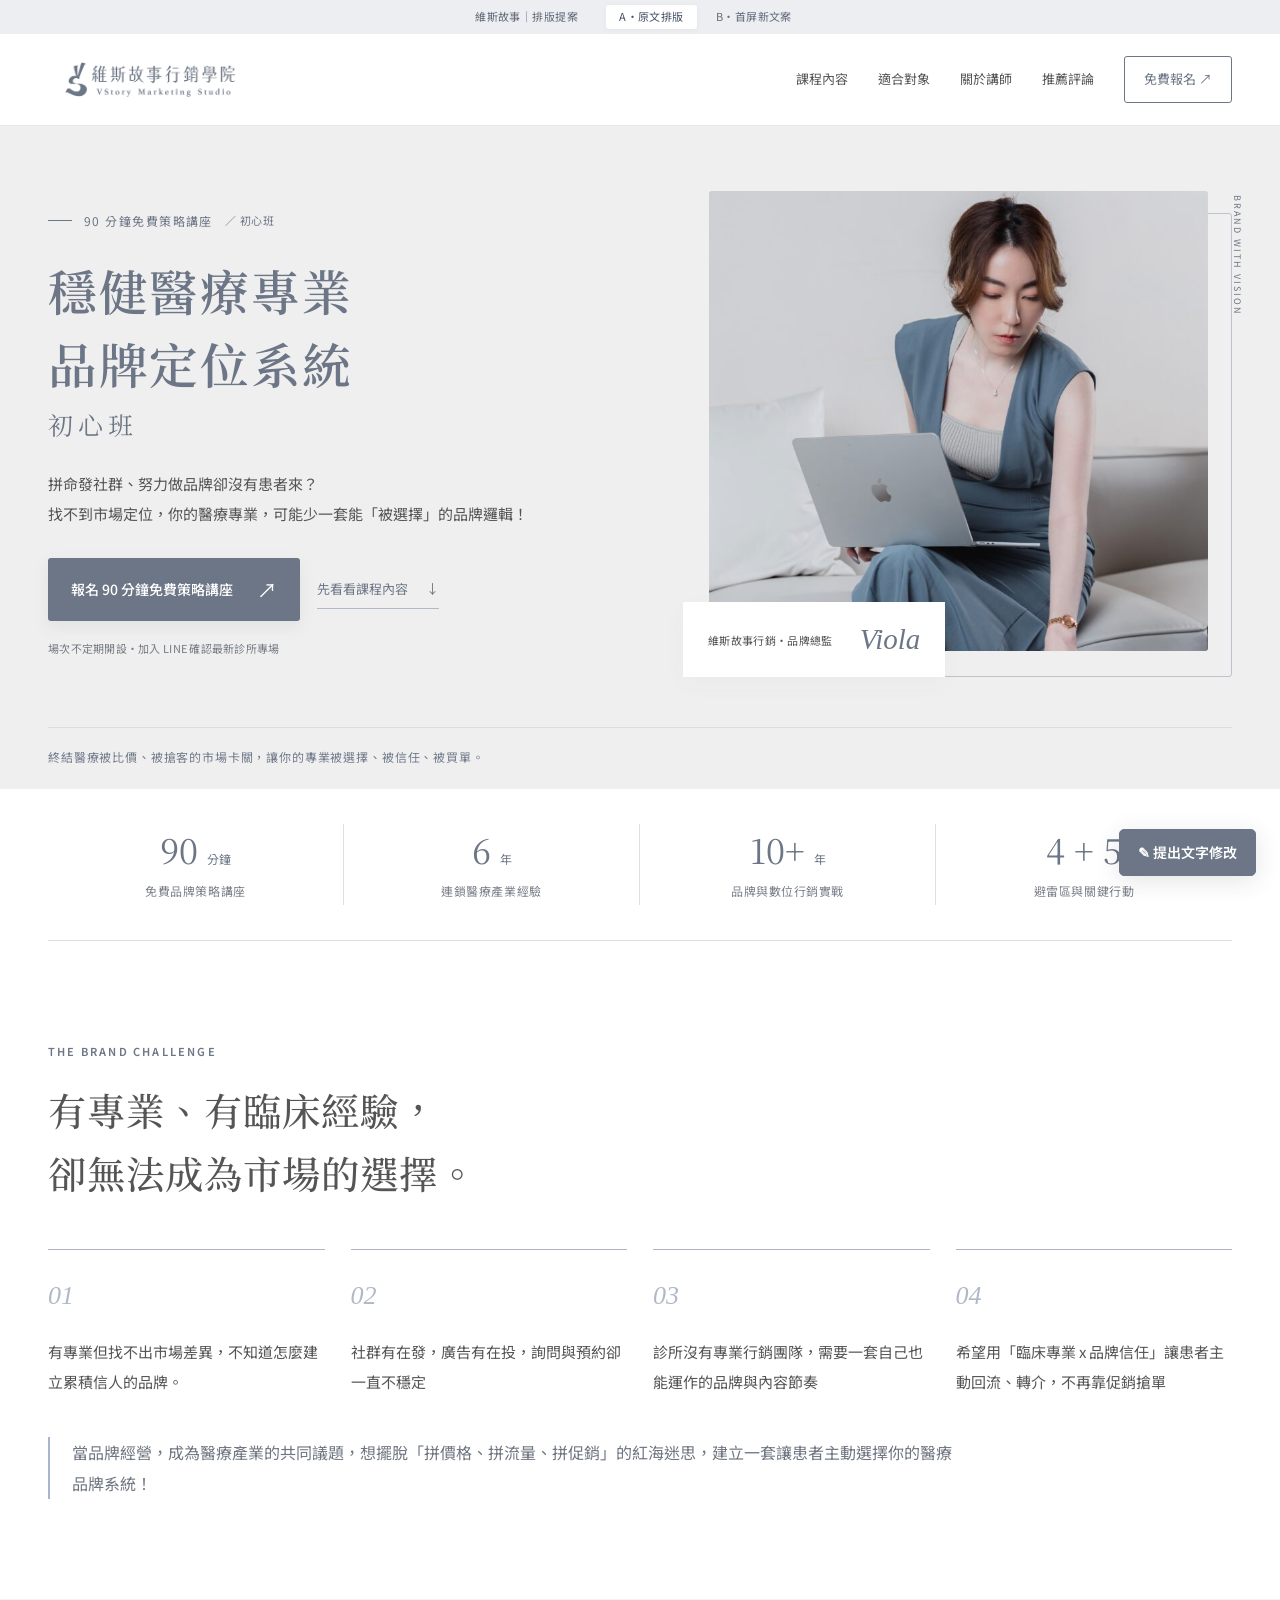
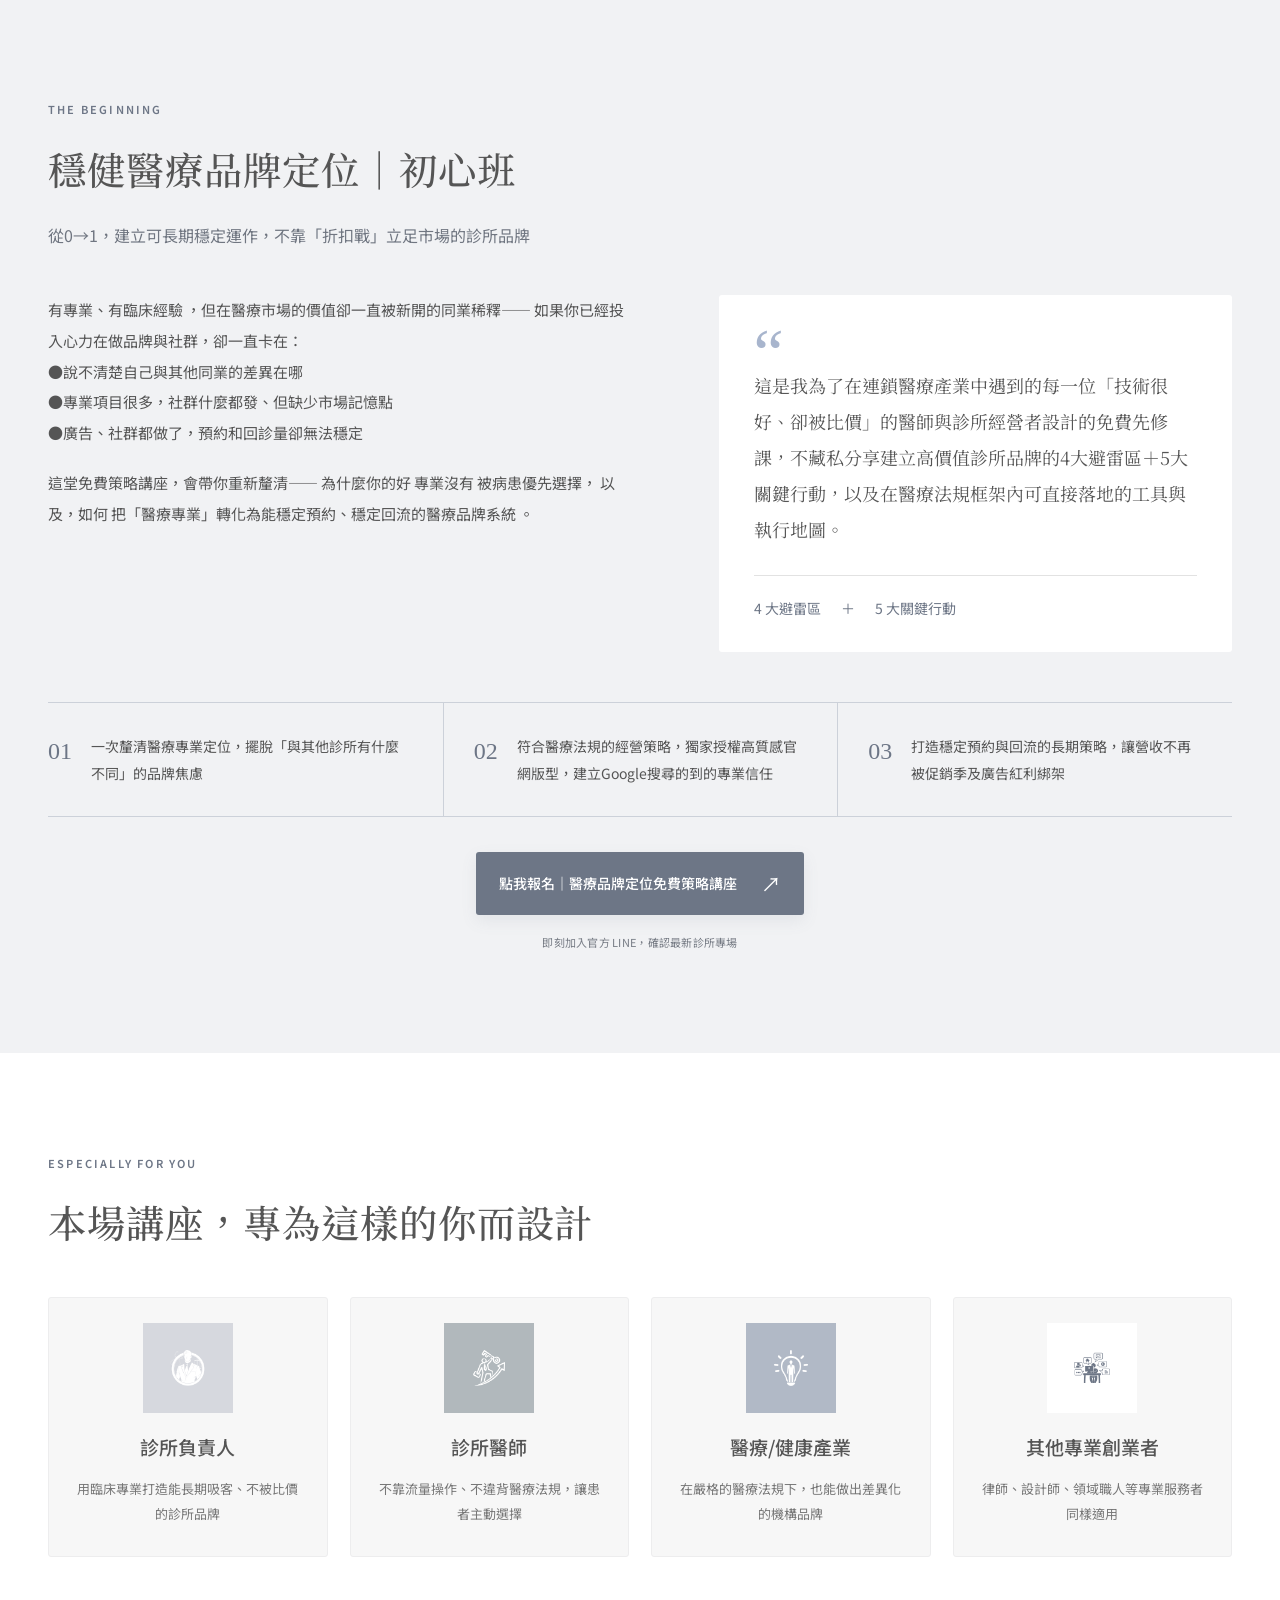
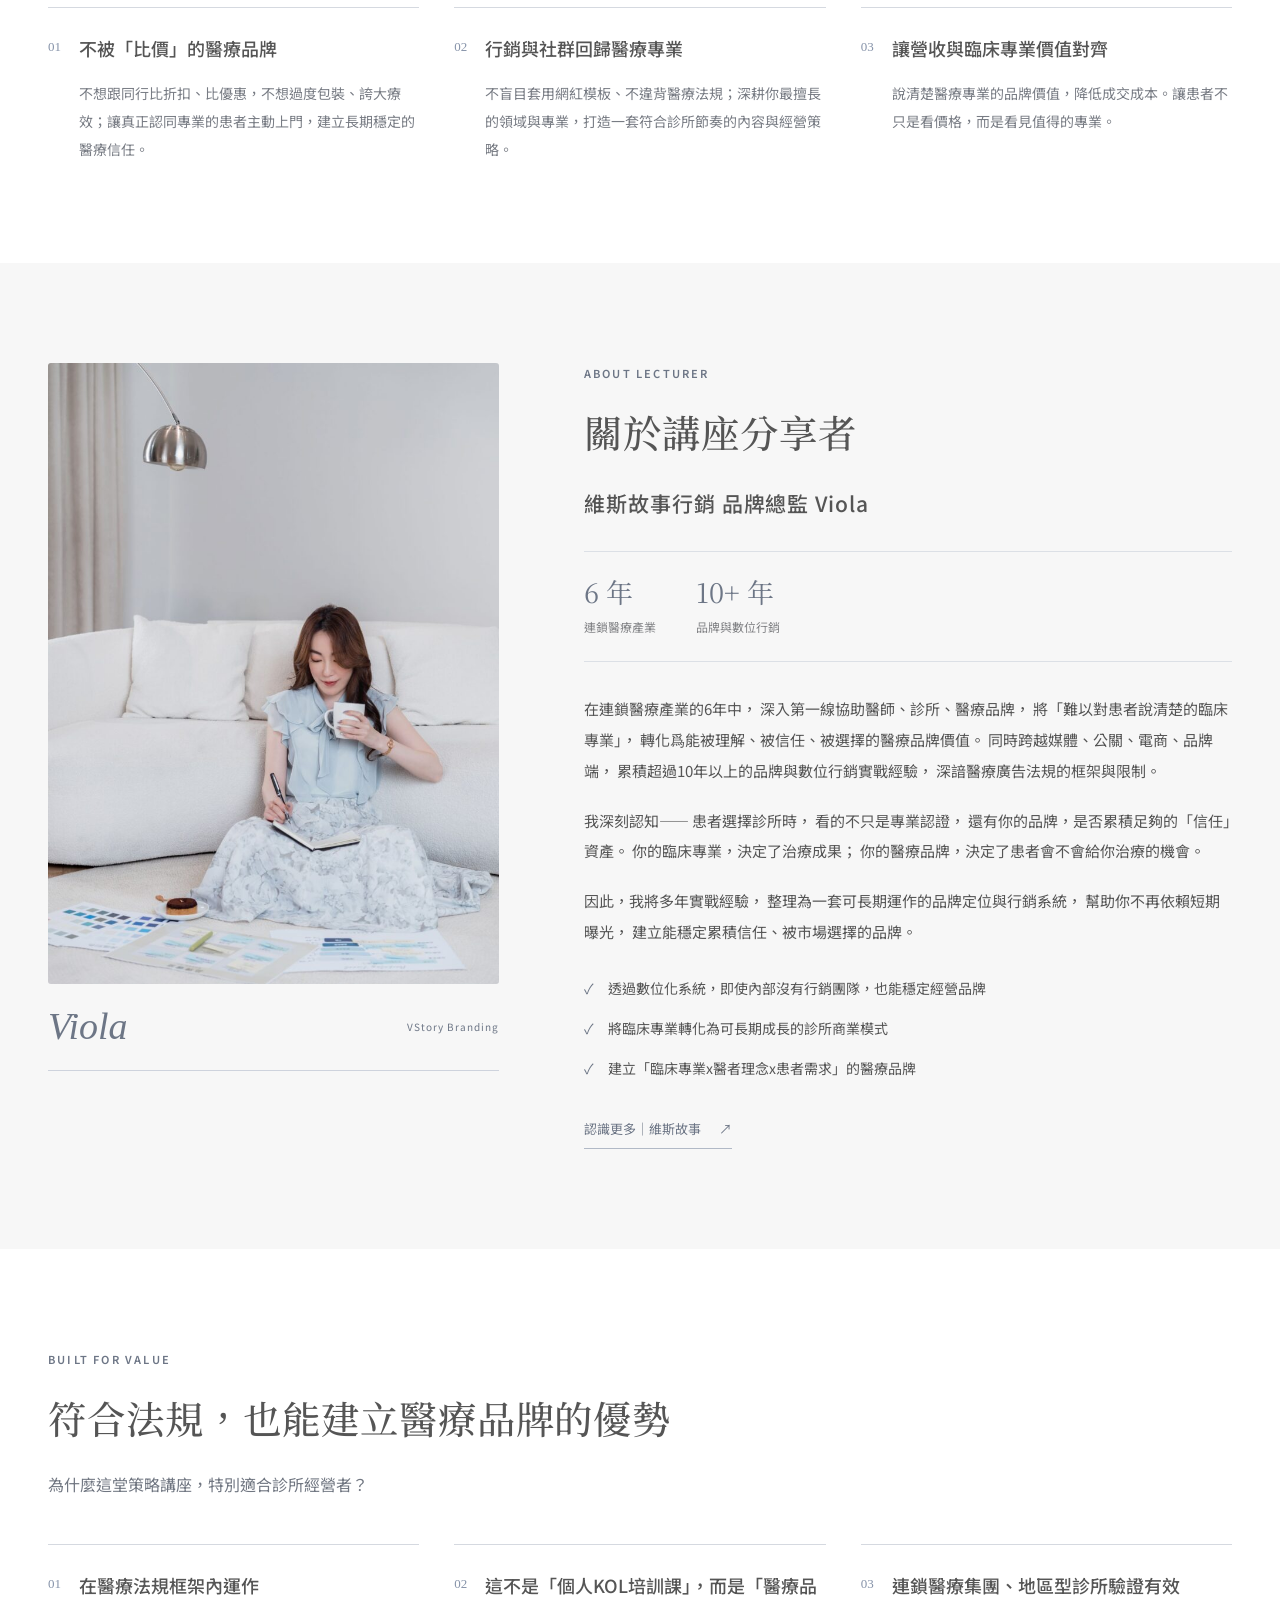
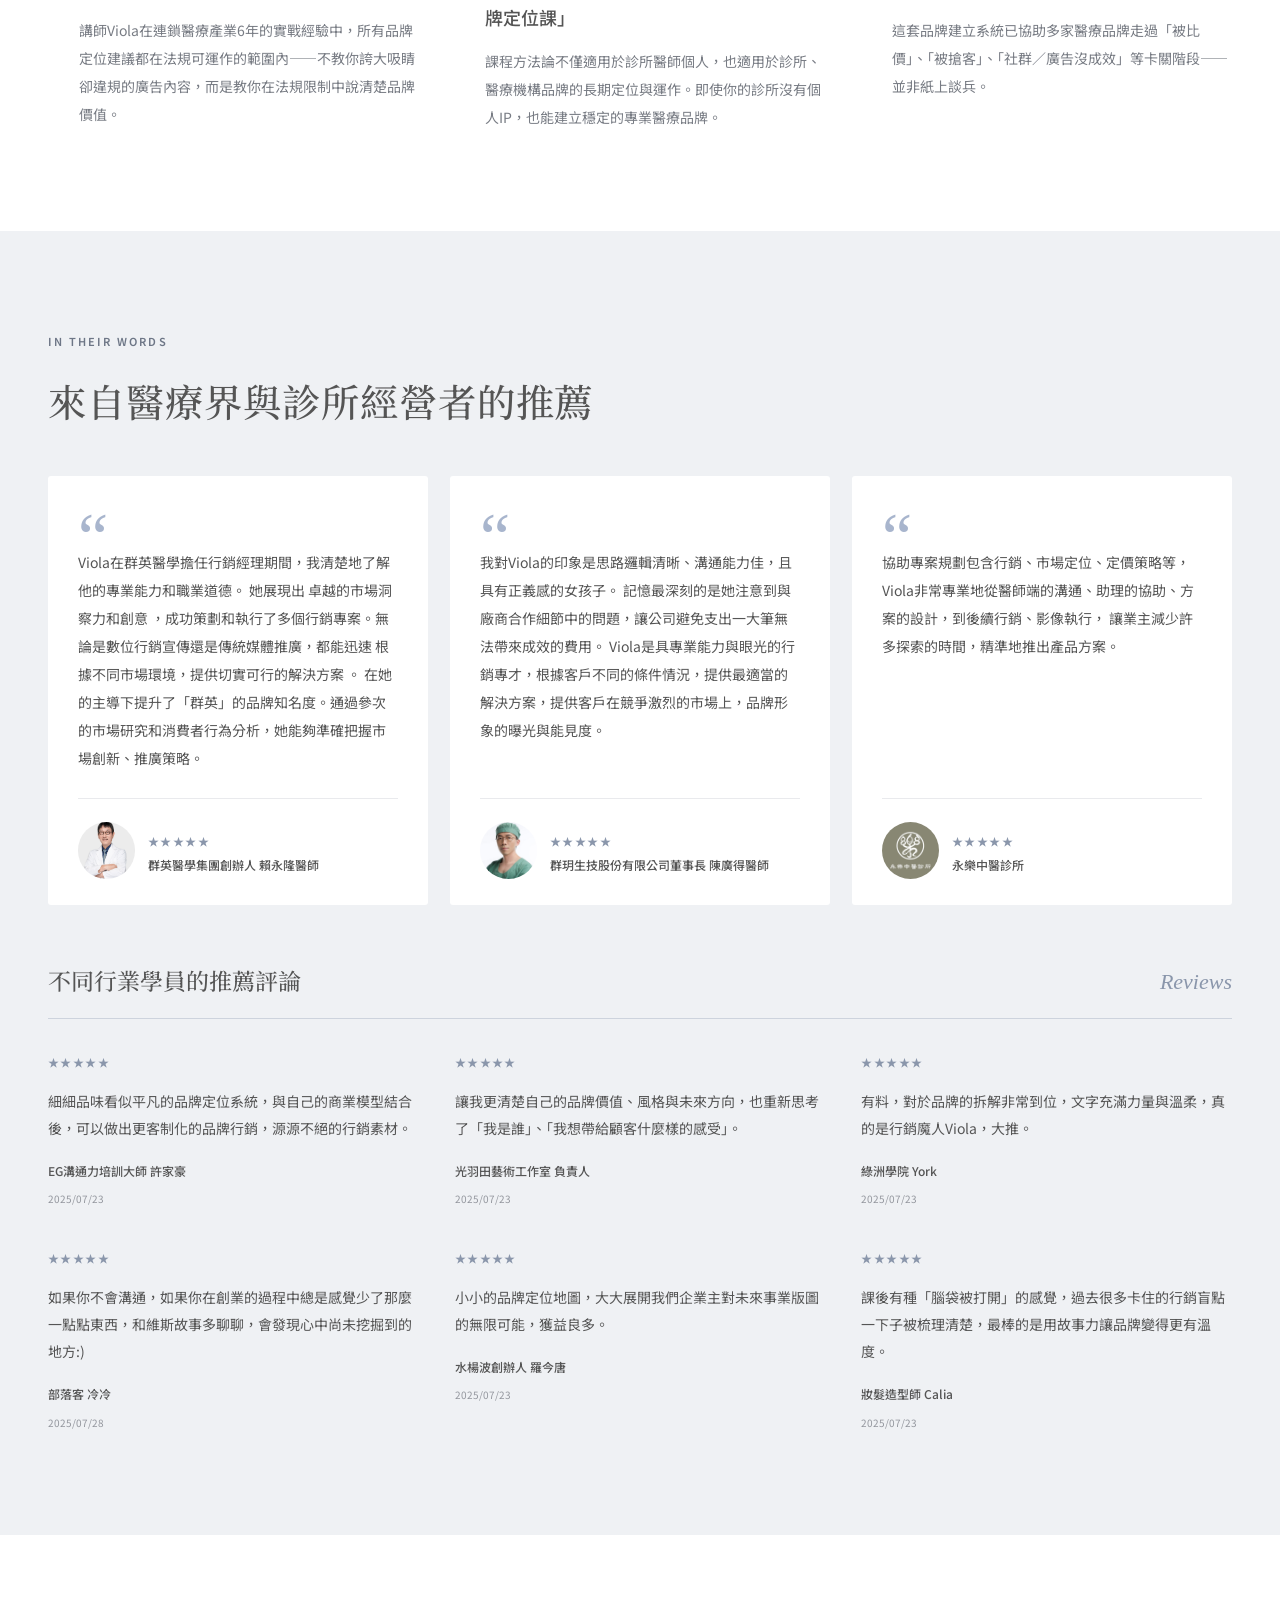
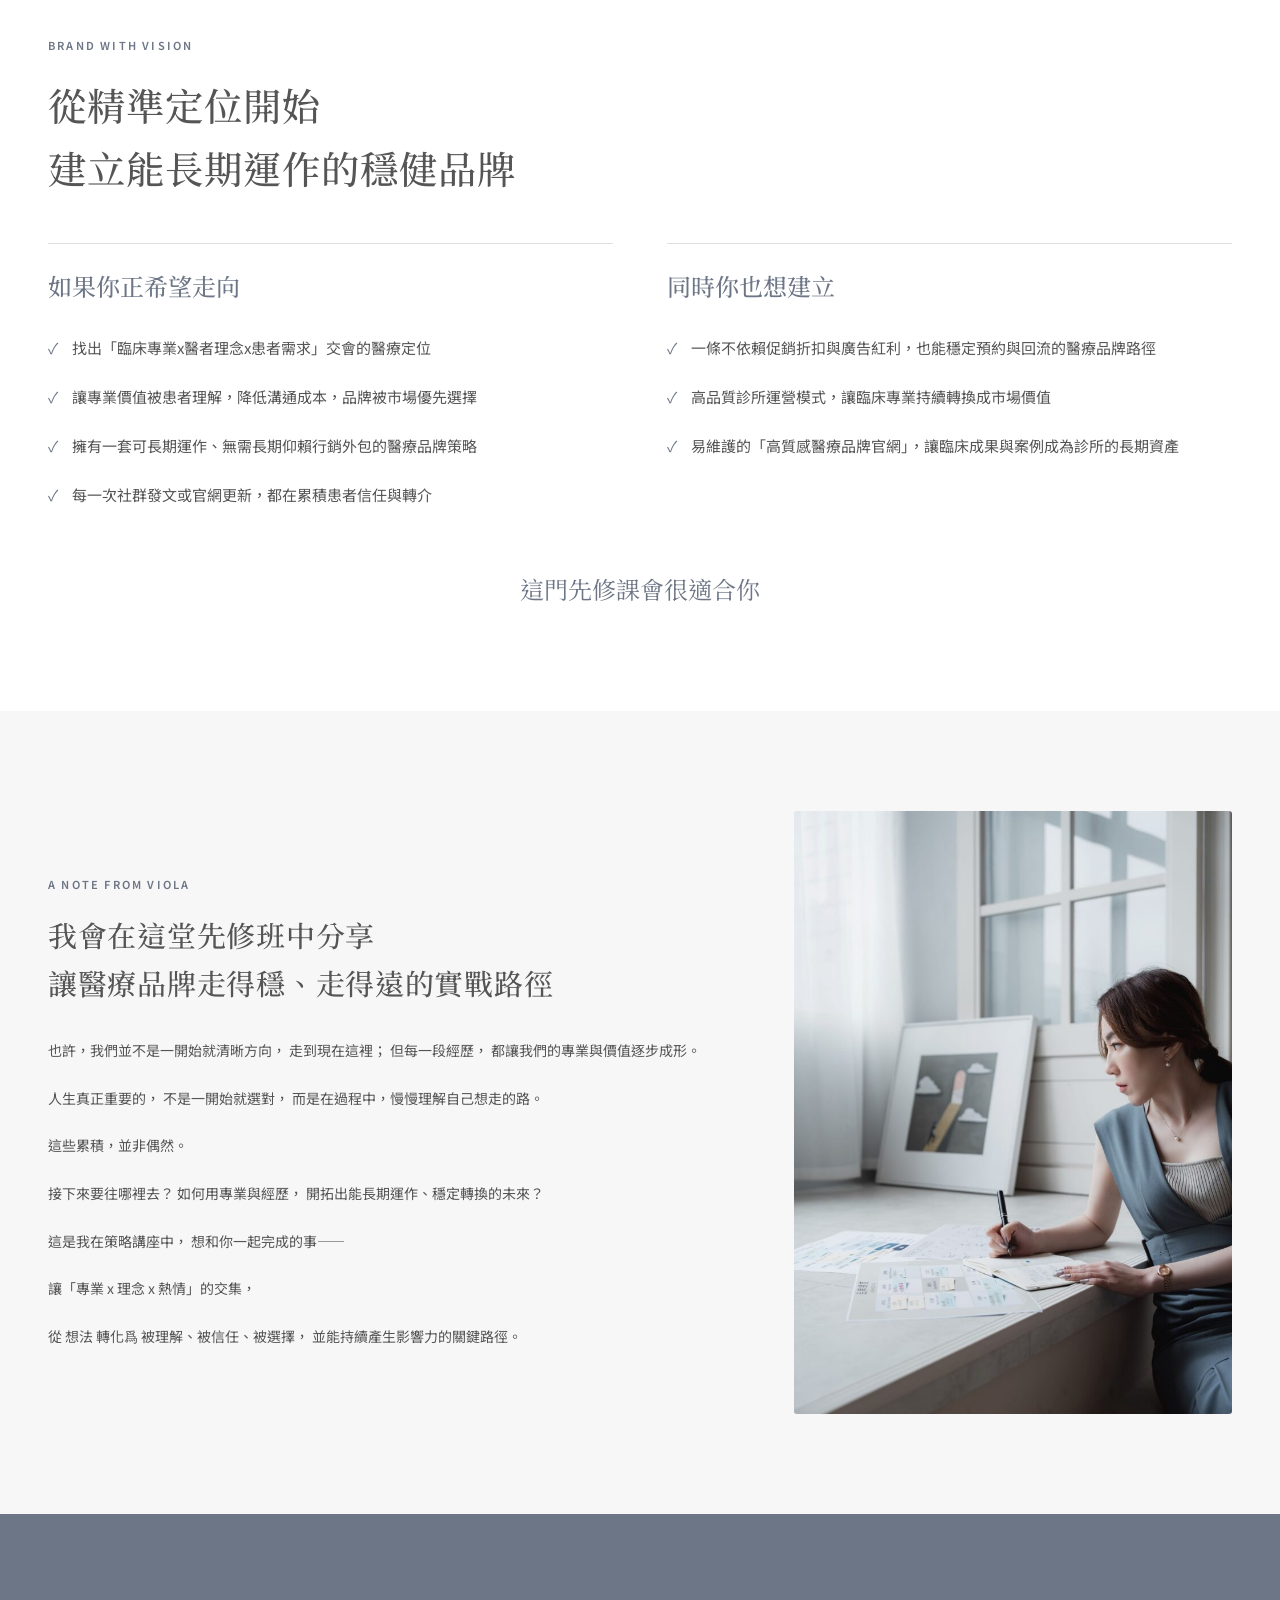
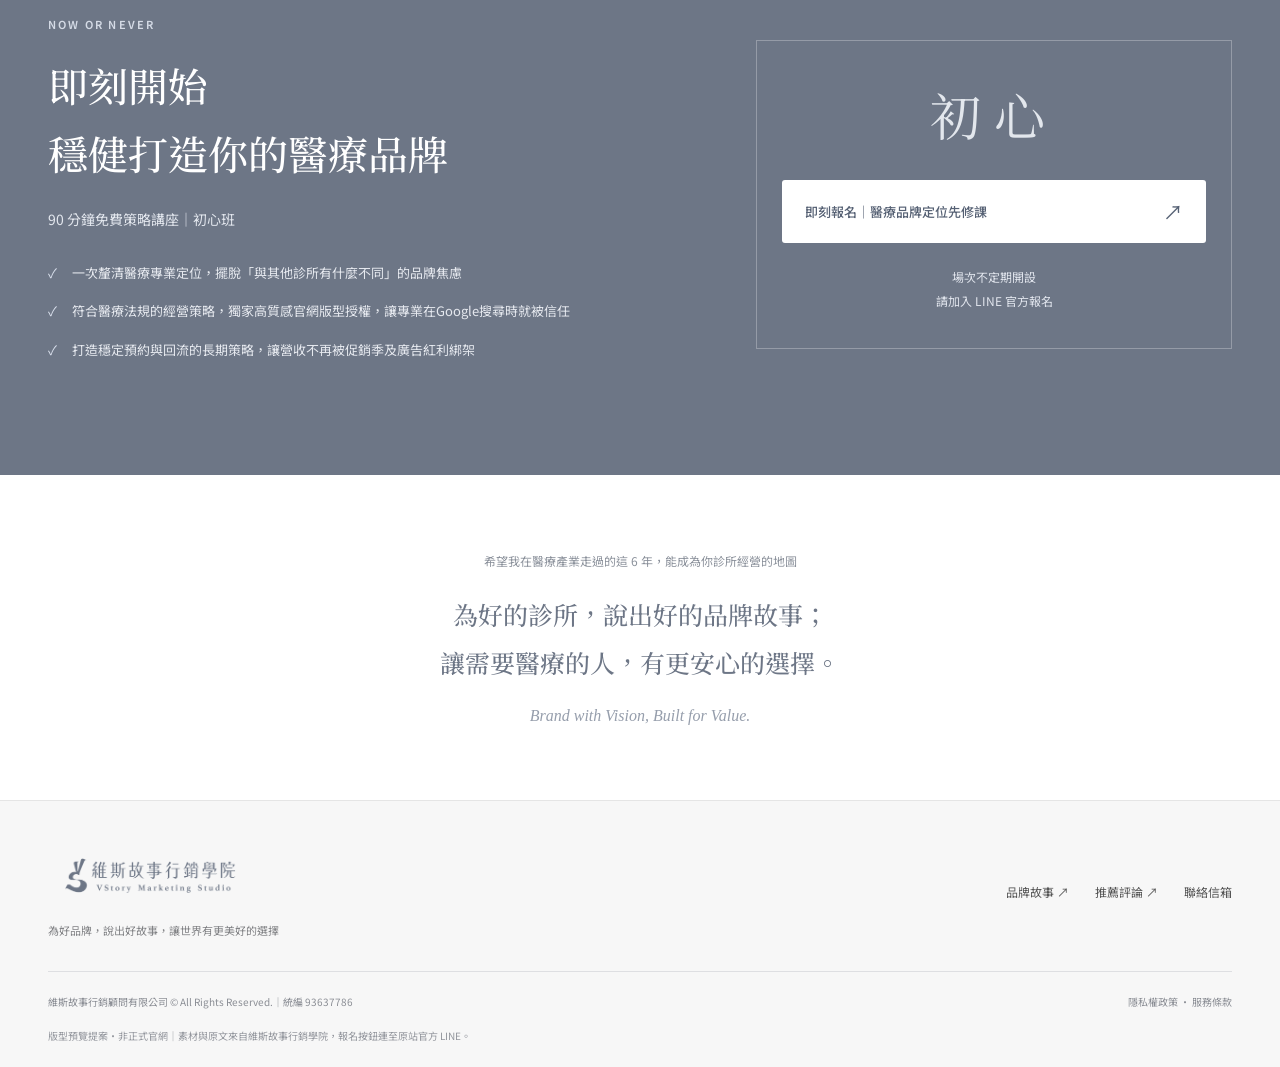
==== commit e364d59b: "Apply 11 client copy revisions to version A and preserve prior drafts" ====
--- a/version-a/index.html
+++ b/version-a/index.html
@@ -1,6 +1,7 @@
 <!DOCTYPE html>
+
 <html lang="zh-Hant"><head><meta charset="utf-8"/><meta content="width=device-width,initial-scale=1" name="viewport"/><meta content="noindex,nofollow" name="robots"/><meta content="維斯故事行銷學院免費先修課排版預覽。" name="description"/><meta content="#6d7686" name="theme-color"/><title>原文排版版｜維斯故事・免費先修課</title><link href="https://fonts.googleapis.com" rel="preconnect"/><link crossorigin="" href="https://fonts.gstatic.com" rel="preconnect"/><link href="https://fonts.googleapis.com/css2?family=Noto+Sans+TC:wght@400;500;600;700&amp;family=Noto+Serif+TC:wght@400;500;600;700&amp;display=swap" rel="stylesheet"/><link href="../styles.css" rel="stylesheet"/><script defer="" src="../script.js"></script><link href="../review.css" rel="stylesheet"/><script defer="" src="../review-core.js"></script><script defer="" src="../review.js"></script></head><body data-version="a"><a class="skip-link" href="#main">跳至主要內容</a>
 <div class="preview-bar"><span>維斯故事｜排版提案</span><nav aria-label="預覽版本"><a data-version="a" href="../version-a/">A・原文排版</a><a data-version="b" href="../version-b/">B・首屏新文案</a></nav></div>
-<header class="site-header"><div class="wrap header-inner"><a aria-label="維斯故事行銷學院 首頁" class="logo" href="#"><img alt="維斯故事行銷學院" height="68" src="../assets/logo.png" width="215"/></a><button aria-controls="main-nav" aria-expanded="false" aria-label="開啟導覽選單" class="menu-toggle">選單 <span aria-hidden="true">☰</span></button><nav aria-label="主要導覽" class="main-nav" id="main-nav"><a data-copy-id="copy-001" data-copy-label="導覽與頁尾" href="#course">課程內容</a><a data-copy-id="copy-002" data-copy-label="導覽與頁尾" href="#audience">適合對象</a><a data-copy-id="copy-003" data-copy-label="導覽與頁尾" href="#lecturer">關於講師</a><a data-copy-id="copy-004" data-copy-label="導覽與頁尾" href="#reviews">推薦評論</a><a class="nav-cta" data-copy-id="copy-005" data-copy-label="導覽與頁尾" href="#signup">免費報名 <span aria-hidden="true">↗</span></a></nav></div></header><main id="main"><section class="hero hero-a"><div class="wrap hero-grid"><div class="hero-copy"><p class="hero-kicker" data-copy-id="copy-006" data-copy-label="穩健醫療專業 品牌定位系統 初心班">90 分鐘免費策略講座 <span>／ 初心班</span></p><h1 class="hero-title" data-copy-id="copy-007" data-copy-label="穩健醫療專業 品牌定位系統 初心班">穩健醫療專業<br/>品牌定位系統<span class="hero-course">初心班</span></h1><p class="hero-description" data-copy-id="copy-008" data-copy-label="穩健醫療專業 品牌定位系統 初心班">拼命發社群、努力做品牌卻沒有患者來？<br/>你的醫療專業，可能少一套能「被選擇」的品牌邏輯！</p><div class="hero-actions"><a class="button button-primary" data-copy-id="copy-009" data-copy-label="穩健醫療專業 品牌定位系統 初心班" href="https://lin.ee/AsQHozu" rel="noopener noreferrer" target="_blank">報名 90 分鐘免費策略講座<span aria-hidden="true">↗</span></a><a class="text-link" data-copy-id="copy-010" data-copy-label="穩健醫療專業 品牌定位系統 初心班" href="#course">先看看課程內容 <span aria-hidden="true">↓</span></a></div><p class="hero-meta" data-copy-id="copy-011" data-copy-label="穩健醫療專業 品牌定位系統 初心班">場次不定期開設・加入 LINE 確認最新診所專場</p></div><figure class="hero-visual"><img alt="Viola 坐在沙發上，以筆記型電腦規劃品牌策略" class="hero-photo" decoding="async" fetchpriority="high" loading="eager" src="../assets/viola-work.jpg"/><figcaption class="photo-caption" data-copy-id="copy-012" data-copy-label="穩健醫療專業 品牌定位系統 初心班"><span>維斯故事行銷・品牌總監</span><strong>Viola</strong></figcaption><span aria-hidden="true" class="hero-note">BRAND WITH VISION</span></figure></div><p class="hero-footnote wrap" data-copy-id="copy-013" data-copy-label="穩健醫療專業 品牌定位系統 初心班">終結醫療被比價、被搶客的市場卡關，讓你的專業被選擇、被信任、被買單。</p></section><div class="facts wrap"><div class="fact"><span class="fact-value" data-copy-id="copy-014" data-copy-label="課程資訊">90 <small>分鐘</small></span><span class="fact-label" data-copy-id="copy-015" data-copy-label="課程資訊">免費品牌策略講座</span></div><div class="fact"><span class="fact-value" data-copy-id="copy-016" data-copy-label="課程資訊">6 <small>年</small></span><span class="fact-label" data-copy-id="copy-017" data-copy-label="課程資訊">連鎖醫療產業經驗</span></div><div class="fact"><span class="fact-value" data-copy-id="copy-018" data-copy-label="課程資訊">10+ <small>年</small></span><span class="fact-label" data-copy-id="copy-019" data-copy-label="課程資訊">品牌與數位行銷實戰</span></div><div class="fact"><span class="fact-value" data-copy-id="copy-020" data-copy-label="課程資訊">4 + 5</span><span class="fact-label" data-copy-id="copy-021" data-copy-label="課程資訊">避雷區與關鍵行動</span></div></div><section class="section pain"><div class="wrap"><div class="section-head"><p class="eyebrow" data-copy-id="copy-022" data-copy-label="有專業、有臨床經驗， 卻始終卡在市場選擇。">THE BRAND CHALLENGE</p><h2 class="section-title" data-copy-id="copy-023" data-copy-label="有專業、有臨床經驗， 卻始終卡在市場選擇。">有專業、有臨床經驗，<br/>卻始終卡在市場選擇。</h2></div><div class="pain-grid"><article class="pain-card"><span class="card-index">01</span><p data-copy-id="copy-024" data-copy-label="有專業、有臨床經驗， 卻始終卡在市場選擇。">新診所一直打折搶客，不想跟著比價，但說不出自己的專業差異在哪裡</p></article><article class="pain-card"><span class="card-index">02</span><p data-copy-id="copy-025" data-copy-label="有專業、有臨床經驗， 卻始終卡在市場選擇。">社群有在發，廣告有在投，詢問與預約卻一直不穩定</p></article><article class="pain-card"><span class="card-index">03</span><p data-copy-id="copy-026" data-copy-label="有專業、有臨床經驗， 卻始終卡在市場選擇。">診所沒有專業行銷團隊，需要一套自己也能運作的品牌與內容節奏</p></article><article class="pain-card"><span class="card-index">04</span><p data-copy-id="copy-027" data-copy-label="有專業、有臨床經驗， 卻始終卡在市場選擇。">希望用「臨床專業 x 品牌信任」讓患者主動回流、轉介，不再靠促銷搶單</p></article></div><p class="section-intro closing-copy" data-copy-id="copy-028" data-copy-label="有專業、有臨床經驗， 卻始終卡在市場選擇。">診所競爭白熱化的時代，擺脫「拼價格、拼流量、拼促銷」的紅海迷思，建立一套讓患者主動選擇你的醫療品牌系統！</p></div></section><section class="section course" id="course"><div class="wrap"><div class="section-head"><p class="eyebrow" data-copy-id="copy-029" data-copy-label="穩健醫療品牌定位｜初心班">THE BEGINNING</p><h2 class="section-title" data-copy-id="copy-030" data-copy-label="穩健醫療品牌定位｜初心班">穩健醫療品牌定位｜初心班</h2><p class="section-intro" data-copy-id="copy-031" data-copy-label="穩健醫療品牌定位｜初心班">從0→1，建立可長期穩定運作，不靠「折扣戰」立足市場的診所品牌</p></div><div class="intro-grid"><div class="intro-copy prose"><p data-copy-id="copy-032" data-copy-label="穩健醫療品牌定位｜初心班">有專業、有臨床經驗 ，但在醫療市場的價值卻一直被新開的同業稀釋—— 如果你已經投入心力在做品牌與社群，卻一直卡在： ●說不清楚自己與其他同業的差異在哪 ●專業項目很多，社群什麼都發、但看起來什麼都不精 ●廣告、社群都做了，預約和回診量卻無法穩定</p><p data-copy-id="copy-033" data-copy-label="穩健醫療品牌定位｜初心班">這堂免費策略講座，會帶你重新釐清—— 為什麼你的好 專業沒有 被病患優先選擇， 以及，如何 把「醫療專業」轉化為能穩定預約、穩定回流的醫療品牌系統 。</p></div><div class="course-note"><span aria-hidden="true" class="quote-mark">“</span><p data-copy-id="copy-034" data-copy-label="穩健醫療品牌定位｜初心班">這是我為了在連鎖醫療產業中遇到的每一位「技術很好、卻被比價」的醫師與診所經營者設計的免費先修課，不藏私分享建立高價值診所品牌的4大避雷區＋5大關鍵行動，以及在醫療法規框架內可直接落地的工具與執行地圖。</p><div class="course-outline"><span data-copy-id="copy-035" data-copy-label="穩健醫療品牌定位｜初心班">4 大避雷區</span><span aria-hidden="true">＋</span><span data-copy-id="copy-036" data-copy-label="穩健醫療品牌定位｜初心班">5 大關鍵行動</span></div></div></div><div class="outcome-grid"><article class="outcome-card"><span class="outcome-number">01</span><p data-copy-id="copy-037" data-copy-label="穩健醫療品牌定位｜初心班">一次釐清醫療專業定位，擺脫「與其他診所有什麼不同」的品牌焦慮</p></article><article class="outcome-card"><span class="outcome-number">02</span><p data-copy-id="copy-038" data-copy-label="穩健醫療品牌定位｜初心班">一鍵啟動符合醫療法規的高質感官網，讓專業在Google搜尋時就被信任</p></article><article class="outcome-card"><span class="outcome-number">03</span><p data-copy-id="copy-039" data-copy-label="穩健醫療品牌定位｜初心班">打造穩定預約與回流的長期策略，讓營收不再被促銷季及廣告紅利綁架</p></article></div><div class="section-action"><a class="button button-primary" data-copy-id="copy-040" data-copy-label="穩健醫療品牌定位｜初心班" href="https://lin.ee/AsQHozu" rel="noopener noreferrer" target="_blank">點我報名｜醫療品牌定位免費策略講座<span aria-hidden="true">↗</span></a><p class="hero-meta" data-copy-id="copy-041" data-copy-label="穩健醫療品牌定位｜初心班">即刻加入官方 LINE，確認最新診所專場</p></div></div></section><section class="section audience" id="audience"><div class="wrap"><div class="section-head"><p class="eyebrow" data-copy-id="copy-042" data-copy-label="本場講座，專為這樣的你而設計">ESPECIALLY FOR YOU</p><h2 class="section-title" data-copy-id="copy-043" data-copy-label="本場講座，專為這樣的你而設計">本場講座，專為這樣的你而設計</h2></div><div class="audience-grid"><article class="audience-card"><img alt="診所負責人插畫" class="" decoding="async" loading="lazy" src="../assets/audience-1.png"/><h3 data-copy-id="copy-044" data-copy-label="本場講座，專為這樣的你而設計">診所負責人</h3><p data-copy-id="copy-045" data-copy-label="本場講座，專為這樣的你而設計">用臨床專業打造能長期吸客、不被比價的診所品牌</p></article><article class="audience-card"><img alt="診所醫師插畫" class="" decoding="async" loading="lazy" src="../assets/audience-2.png"/><h3 data-copy-id="copy-046" data-copy-label="本場講座，專為這樣的你而設計">診所醫師</h3><p data-copy-id="copy-047" data-copy-label="本場講座，專為這樣的你而設計">不靠流量操作、不違背醫療法規，讓患者主動選擇</p></article><article class="audience-card"><img alt="醫療/健康產業插畫" class="" decoding="async" loading="lazy" src="../assets/audience-3.png"/><h3 data-copy-id="copy-048" data-copy-label="本場講座，專為這樣的你而設計">醫療/健康產業</h3><p data-copy-id="copy-049" data-copy-label="本場講座，專為這樣的你而設計">在嚴格的醫療法規下，也能做出差異化的機構品牌</p></article><article class="audience-card"><img alt="其他專業創業者插畫" class="" decoding="async" loading="lazy" src="../assets/audience-4.png"/><h3 data-copy-id="copy-050" data-copy-label="本場講座，專為這樣的你而設計">其他專業創業者</h3><p data-copy-id="copy-051" data-copy-label="本場講座，專為這樣的你而設計">律師、設計師、領域職人等專業服務者同樣適用</p></article></div><div class="feature-list"><article class="feature-item"><span class="feature-number">01</span><div><h3 data-copy-id="copy-052" data-copy-label="本場講座，專為這樣的你而設計">不被「比價」的醫療品牌</h3><p data-copy-id="copy-053" data-copy-label="本場講座，專為這樣的你而設計">不想跟同行比折扣、比優惠，不想過度包裝、誇大療效；讓真正認同專業的患者主動上門，建立長期穩定的醫療信任。</p></div></article><article class="feature-item"><span class="feature-number">02</span><div><h3 data-copy-id="copy-054" data-copy-label="本場講座，專為這樣的你而設計">行銷與社群回歸醫療專業</h3><p data-copy-id="copy-055" data-copy-label="本場講座，專為這樣的你而設計">不盲目套用網紅模板、不違背醫療法規；深耕你最擅長的領域與專業，打造一套符合診所節奏的內容與經營策略。</p></div></article><article class="feature-item"><span class="feature-number">03</span><div><h3 data-copy-id="copy-056" data-copy-label="本場講座，專為這樣的你而設計">讓營收與臨床專業價值對齊</h3><p data-copy-id="copy-057" data-copy-label="本場講座，專為這樣的你而設計">說清楚醫療專業的品牌價值。讓患者不只是看價格，而是看見值得的專業。</p></div></article></div></div></section><section class="section lecturer" id="lecturer"><div class="wrap lecturer-grid"><figure class="lecturer-visual"><img alt="Viola 品牌總監原站形象照" class="" decoding="async" loading="lazy" src="../assets/viola-portrait.jpg"/><figcaption class="signature" data-copy-id="copy-058" data-copy-label="關於講座分享者 維斯故事行銷 品牌總監 Viola">Viola <span>VStory Branding</span></figcaption></figure><div class="lecturer-copy"><div class="section-head"><p class="eyebrow" data-copy-id="copy-059" data-copy-label="關於講座分享者 維斯故事行銷 品牌總監 Viola">ABOUT LECTURER</p><h2 class="section-title" data-copy-id="copy-060" data-copy-label="關於講座分享者 維斯故事行銷 品牌總監 Viola">關於講座分享者<br/><span class="lecturer-name">維斯故事行銷 品牌總監 Viola</span></h2></div><div class="credentials"><div class="credential"><strong data-copy-id="copy-061" data-copy-label="關於講座分享者 維斯故事行銷 品牌總監 Viola">6 年</strong><span data-copy-id="copy-062" data-copy-label="關於講座分享者 維斯故事行銷 品牌總監 Viola">連鎖醫療產業</span></div><div class="credential"><strong data-copy-id="copy-063" data-copy-label="關於講座分享者 維斯故事行銷 品牌總監 Viola">10+ 年</strong><span data-copy-id="copy-064" data-copy-label="關於講座分享者 維斯故事行銷 品牌總監 Viola">品牌與數位行銷</span></div></div><div class="prose"><p data-copy-id="copy-065" data-copy-label="關於講座分享者 維斯故事行銷 品牌總監 Viola">在連鎖醫療產業的6年中， 深入第一線協助醫師、診所、醫療品牌， 將「難以對患者說清楚的臨床專業」， 轉化爲能被理解、被信任、被選擇的醫療品牌價值。 同時跨越媒體、公關、電商、品牌端， 累積超過10年以上的品牌與數位行銷實戰經驗， 深諳醫療廣告法規的框架與限制。</p><p data-copy-id="copy-066" data-copy-label="關於講座分享者 維斯故事行銷 品牌總監 Viola">我深刻認知—— 患者選擇診所時， 看的不只是你的技術好與不好， 還有你的品牌，有沒有讓他們覺得「值得信任」。 你的臨床專業，決定了治療成果； 你的醫療品牌，決定了患者會不會給你治療的機會。</p><p data-copy-id="copy-067" data-copy-label="關於講座分享者 維斯故事行銷 品牌總監 Viola">因此，我將多年實戰經驗， 整理為一套可長期運作的品牌定位與行銷系統， 幫助你不再依賴短期曝光， 建立能穩定累積信任、被市場選擇的品牌。</p></div><ul class="check-list"><li data-copy-id="copy-068" data-copy-label="關於講座分享者 維斯故事行銷 品牌總監 Viola">透過數位化系統，即使內部沒有行銷團隊，也能穩定經營品牌</li><li data-copy-id="copy-069" data-copy-label="關於講座分享者 維斯故事行銷 品牌總監 Viola">將臨床專業轉化為可長期成長的診所商業模式</li><li data-copy-id="copy-070" data-copy-label="關於講座分享者 維斯故事行銷 品牌總監 Viola">建立「臨床專業x醫者理念x患者需求」的醫療品牌</li></ul><a class="text-link" data-copy-id="copy-071" data-copy-label="關於講座分享者 維斯故事行銷 品牌總監 Viola" href="https://vstorybranding.com/story/" rel="noopener noreferrer" target="_blank">認識更多｜維斯故事 <span aria-hidden="true">↗</span></a></div></div></section><section class="section framework"><div class="wrap"><div class="section-head"><p class="eyebrow" data-copy-id="copy-072" data-copy-label="符合法規，也能建立醫療品牌的優勢">BUILT FOR VALUE</p><h2 class="section-title" data-copy-id="copy-073" data-copy-label="符合法規，也能建立醫療品牌的優勢">符合法規，也能建立醫療品牌的優勢</h2><p class="section-intro" data-copy-id="copy-074" data-copy-label="符合法規，也能建立醫療品牌的優勢">為什麼這堂策略講座，特別適合診所經營者？</p></div><div class="feature-list"><article class="feature-item"><span class="feature-number">01</span><div><h3 data-copy-id="copy-075" data-copy-label="符合法規，也能建立醫療品牌的優勢">在醫療法規框架內運作</h3><p data-copy-id="copy-076" data-copy-label="符合法規，也能建立醫療品牌的優勢">講師Viola在連鎖醫療產業6年的實戰經驗中，所有品牌定位建議都在法規可運作的範圍內——不教你誇大吸睛卻違規的廣告內容，而是教你在法規限制中說清楚品牌價值。</p></div></article><article class="feature-item"><span class="feature-number">02</span><div><h3 data-copy-id="copy-077" data-copy-label="符合法規，也能建立醫療品牌的優勢">這不是「個人KOL培訓課」，而是「醫療品牌定位課」</h3><p data-copy-id="copy-078" data-copy-label="符合法規，也能建立醫療品牌的優勢">課程方法論不僅適用於診所醫師個人，也適用於診所、醫療機構品牌的長期定位與運作。即使你的診所沒有個人IP，也能建立穩定的專業醫療品牌。</p></div></article><article class="feature-item"><span class="feature-number">03</span><div><h3 data-copy-id="copy-079" data-copy-label="符合法規，也能建立醫療品牌的優勢">連鎖醫療集團、地區型診所驗證有效</h3><p data-copy-id="copy-080" data-copy-label="符合法規，也能建立醫療品牌的優勢">這套品牌建立系統已協助多家醫療品牌走過「被比價」、「被搶客」、「社群／廣告沒成效」等卡關階段——並非紙上談兵。</p></div></article></div></div></section><section class="section reviews" id="reviews"><div class="wrap"><div class="section-head"><p class="eyebrow" data-copy-id="copy-081" data-copy-label="來自醫療界與診所經營者的推薦">IN THEIR WORDS</p><h2 class="section-title" data-copy-id="copy-082" data-copy-label="來自醫療界與診所經營者的推薦">來自醫療界與診所經營者的推薦</h2></div><div class="review-grid"><article class="review-card"><span aria-hidden="true" class="quote-mark">“</span><div class="prose"><p data-copy-id="copy-083" data-copy-label="來自醫療界與診所經營者的推薦">Viola在群英醫學擔任行銷經理期間，我清楚地了解他的專業能力和職業道德。 她展現出 卓越的市場洞察力和創意 ，成功策劃和執行了多個行銷專案。無論是數位行銷宣傳還是傳統媒體推廣，都能迅速 根據不同市場環境，提供切實可行的解決方案 。 在她的主導下提升了「群英」的品牌知名度。通過參次的市場研究和消費者行為分析，她能夠準確把握市場創新、推廣策略。</p></div><div class="review-person"><img alt="群英醫學集團創辦人 賴永隆醫師" class="" decoding="async" loading="lazy" src="../assets/review-lai.png"/><div><span aria-label="5 星評價" class="stars">★★★★★</span><h3 data-copy-id="copy-084" data-copy-label="來自醫療界與診所經營者的推薦">群英醫學集團創辦人 賴永隆醫師</h3></div></div></article><article class="review-card"><span aria-hidden="true" class="quote-mark">“</span><div class="prose"><p data-copy-id="copy-085" data-copy-label="來自醫療界與診所經營者的推薦">我對Viola的印象是思路邏輯清晰、溝通能力佳，且具有正義感的女孩子。
+<header class="site-header"><div class="wrap header-inner"><a aria-label="維斯故事行銷學院 首頁" class="logo" href="#"><img alt="維斯故事行銷學院" height="68" src="../assets/logo.png" width="215"/></a><button aria-controls="main-nav" aria-expanded="false" aria-label="開啟導覽選單" class="menu-toggle">選單 <span aria-hidden="true">☰</span></button><nav aria-label="主要導覽" class="main-nav" id="main-nav"><a data-copy-id="copy-001" data-copy-label="導覽與頁尾" href="#course">課程內容</a><a data-copy-id="copy-002" data-copy-label="導覽與頁尾" href="#audience">適合對象</a><a data-copy-id="copy-003" data-copy-label="導覽與頁尾" href="#lecturer">關於講師</a><a data-copy-id="copy-004" data-copy-label="導覽與頁尾" href="#reviews">推薦評論</a><a class="nav-cta" data-copy-id="copy-005" data-copy-label="導覽與頁尾" href="#signup">免費報名 <span aria-hidden="true">↗</span></a></nav></div></header><main id="main"><section class="hero hero-a"><div class="wrap hero-grid"><div class="hero-copy"><p class="hero-kicker" data-copy-id="copy-006" data-copy-label="穩健醫療專業 品牌定位系統 初心班">90 分鐘免費策略講座 <span>／ 初心班</span></p><h1 class="hero-title" data-copy-id="copy-007" data-copy-label="穩健醫療專業 品牌定位系統 初心班">穩健醫療專業<br/>品牌定位系統<span class="hero-course">初心班</span></h1><p class="hero-description" data-copy-id="copy-008" data-copy-label="穩健醫療專業 品牌定位系統 初心班">拼命發社群、努力做品牌卻沒有患者來？<br/>找不到市場定位，你的醫療專業，可能少一套能「被選擇」的品牌邏輯！</p><div class="hero-actions"><a class="button button-primary" data-copy-id="copy-009" data-copy-label="穩健醫療專業 品牌定位系統 初心班" href="https://lin.ee/AsQHozu" rel="noopener noreferrer" target="_blank">報名 90 分鐘免費策略講座<span aria-hidden="true">↗</span></a><a class="text-link" data-copy-id="copy-010" data-copy-label="穩健醫療專業 品牌定位系統 初心班" href="#course">先看看課程內容 <span aria-hidden="true">↓</span></a></div><p class="hero-meta" data-copy-id="copy-011" data-copy-label="穩健醫療專業 品牌定位系統 初心班">場次不定期開設・加入 LINE 確認最新診所專場</p></div><figure class="hero-visual"><img alt="Viola 坐在沙發上，以筆記型電腦規劃品牌策略" class="hero-photo" decoding="async" fetchpriority="high" loading="eager" src="../assets/viola-work.jpg"/><figcaption class="photo-caption" data-copy-id="copy-012" data-copy-label="穩健醫療專業 品牌定位系統 初心班"><span>維斯故事行銷・品牌總監</span><strong>Viola</strong></figcaption><span aria-hidden="true" class="hero-note">BRAND WITH VISION</span></figure></div><p class="hero-footnote wrap" data-copy-id="copy-013" data-copy-label="穩健醫療專業 品牌定位系統 初心班">終結醫療被比價、被搶客的市場卡關，讓你的專業被選擇、被信任、被買單。</p></section><div class="facts wrap"><div class="fact"><span class="fact-value" data-copy-id="copy-014" data-copy-label="課程資訊">90 <small>分鐘</small></span><span class="fact-label" data-copy-id="copy-015" data-copy-label="課程資訊">免費品牌策略講座</span></div><div class="fact"><span class="fact-value" data-copy-id="copy-016" data-copy-label="課程資訊">6 <small>年</small></span><span class="fact-label" data-copy-id="copy-017" data-copy-label="課程資訊">連鎖醫療產業經驗</span></div><div class="fact"><span class="fact-value" data-copy-id="copy-018" data-copy-label="課程資訊">10+ <small>年</small></span><span class="fact-label" data-copy-id="copy-019" data-copy-label="課程資訊">品牌與數位行銷實戰</span></div><div class="fact"><span class="fact-value" data-copy-id="copy-020" data-copy-label="課程資訊">4 + 5</span><span class="fact-label" data-copy-id="copy-021" data-copy-label="課程資訊">避雷區與關鍵行動</span></div></div><section class="section pain"><div class="wrap"><div class="section-head"><p class="eyebrow" data-copy-id="copy-022" data-copy-label="有專業、有臨床經驗， 卻無法成為市場的選擇。">THE BRAND CHALLENGE</p><h2 class="section-title" data-copy-id="copy-023" data-copy-label="有專業、有臨床經驗， 卻無法成為市場的選擇。">有專業、有臨床經驗，<br/>卻無法成為市場的選擇。</h2></div><div class="pain-grid"><article class="pain-card"><span class="card-index">01</span><p data-copy-id="copy-024" data-copy-label="有專業、有臨床經驗， 卻無法成為市場的選擇。">有專業但找不出市場差異，不知道怎麼建立累積信人的品牌。</p></article><article class="pain-card"><span class="card-index">02</span><p data-copy-id="copy-025" data-copy-label="有專業、有臨床經驗， 卻無法成為市場的選擇。">社群有在發，廣告有在投，詢問與預約卻一直不穩定</p></article><article class="pain-card"><span class="card-index">03</span><p data-copy-id="copy-026" data-copy-label="有專業、有臨床經驗， 卻無法成為市場的選擇。">診所沒有專業行銷團隊，需要一套自己也能運作的品牌與內容節奏</p></article><article class="pain-card"><span class="card-index">04</span><p data-copy-id="copy-027" data-copy-label="有專業、有臨床經驗， 卻無法成為市場的選擇。">希望用「臨床專業 x 品牌信任」讓患者主動回流、轉介，不再靠促銷搶單</p></article></div><p class="section-intro closing-copy" data-copy-id="copy-028" data-copy-label="有專業、有臨床經驗， 卻無法成為市場的選擇。">當品牌經營，成為醫療產業的共同議題，想擺脫「拼價格、拼流量、拼促銷」的紅海迷思，建立一套讓患者主動選擇你的醫療品牌系統！</p></div></section><section class="section course" id="course"><div class="wrap"><div class="section-head"><p class="eyebrow" data-copy-id="copy-029" data-copy-label="穩健醫療品牌定位｜初心班">THE BEGINNING</p><h2 class="section-title" data-copy-id="copy-030" data-copy-label="穩健醫療品牌定位｜初心班">穩健醫療品牌定位｜初心班</h2><p class="section-intro" data-copy-id="copy-031" data-copy-label="穩健醫療品牌定位｜初心班">從0→1，建立可長期穩定運作，不靠「折扣戰」立足市場的診所品牌</p></div><div class="intro-grid"><div class="intro-copy prose"><p data-copy-id="copy-032" data-copy-label="穩健醫療品牌定位｜初心班">有專業、有臨床經驗 ，但在醫療市場的價值卻一直被新開的同業稀釋—— 如果你已經投入心力在做品牌與社群，卻一直卡在：<br/>●說不清楚自己與其他同業的差異在哪 <br/>●專業項目很多，社群什麼都發、但缺少市場記憶點<br/>●廣告、社群都做了，預約和回診量卻無法穩定</p><p data-copy-id="copy-033" data-copy-label="穩健醫療品牌定位｜初心班">這堂免費策略講座，會帶你重新釐清—— 為什麼你的好 專業沒有 被病患優先選擇， 以及，如何 把「醫療專業」轉化為能穩定預約、穩定回流的醫療品牌系統 。</p></div><div class="course-note"><span aria-hidden="true" class="quote-mark">“</span><p data-copy-id="copy-034" data-copy-label="穩健醫療品牌定位｜初心班">這是我為了在連鎖醫療產業中遇到的每一位「技術很好、卻被比價」的醫師與診所經營者設計的免費先修課，不藏私分享建立高價值診所品牌的4大避雷區＋5大關鍵行動，以及在醫療法規框架內可直接落地的工具與執行地圖。</p><div class="course-outline"><span data-copy-id="copy-035" data-copy-label="穩健醫療品牌定位｜初心班">4 大避雷區</span><span aria-hidden="true">＋</span><span data-copy-id="copy-036" data-copy-label="穩健醫療品牌定位｜初心班">5 大關鍵行動</span></div></div></div><div class="outcome-grid"><article class="outcome-card"><span class="outcome-number">01</span><p data-copy-id="copy-037" data-copy-label="穩健醫療品牌定位｜初心班">一次釐清醫療專業定位，擺脫「與其他診所有什麼不同」的品牌焦慮</p></article><article class="outcome-card"><span class="outcome-number">02</span><p data-copy-id="copy-038" data-copy-label="穩健醫療品牌定位｜初心班">符合醫療法規的經營策略，獨家授權高質感官網版型，建立Google搜尋的到的專業信任</p></article><article class="outcome-card"><span class="outcome-number">03</span><p data-copy-id="copy-039" data-copy-label="穩健醫療品牌定位｜初心班">打造穩定預約與回流的長期策略，讓營收不再被促銷季及廣告紅利綁架</p></article></div><div class="section-action"><a class="button button-primary" data-copy-id="copy-040" data-copy-label="穩健醫療品牌定位｜初心班" href="https://lin.ee/AsQHozu" rel="noopener noreferrer" target="_blank">點我報名｜醫療品牌定位免費策略講座<span aria-hidden="true">↗</span></a><p class="hero-meta" data-copy-id="copy-041" data-copy-label="穩健醫療品牌定位｜初心班">即刻加入官方 LINE，確認最新診所專場</p></div></div></section><section class="section audience" id="audience"><div class="wrap"><div class="section-head"><p class="eyebrow" data-copy-id="copy-042" data-copy-label="本場講座，專為這樣的你而設計">ESPECIALLY FOR YOU</p><h2 class="section-title" data-copy-id="copy-043" data-copy-label="本場講座，專為這樣的你而設計">本場講座，專為這樣的你而設計</h2></div><div class="audience-grid"><article class="audience-card"><img alt="診所負責人插畫" class="" decoding="async" loading="lazy" src="../assets/audience-1.png"/><h3 data-copy-id="copy-044" data-copy-label="本場講座，專為這樣的你而設計">診所負責人</h3><p data-copy-id="copy-045" data-copy-label="本場講座，專為這樣的你而設計">用臨床專業打造能長期吸客、不被比價的診所品牌</p></article><article class="audience-card"><img alt="診所醫師插畫" class="" decoding="async" loading="lazy" src="../assets/audience-2.png"/><h3 data-copy-id="copy-046" data-copy-label="本場講座，專為這樣的你而設計">診所醫師</h3><p data-copy-id="copy-047" data-copy-label="本場講座，專為這樣的你而設計">不靠流量操作、不違背醫療法規，讓患者主動選擇</p></article><article class="audience-card"><img alt="醫療/健康產業插畫" class="" decoding="async" loading="lazy" src="../assets/audience-3.png"/><h3 data-copy-id="copy-048" data-copy-label="本場講座，專為這樣的你而設計">醫療/健康產業</h3><p data-copy-id="copy-049" data-copy-label="本場講座，專為這樣的你而設計">在嚴格的醫療法規下，也能做出差異化的機構品牌</p></article><article class="audience-card"><img alt="其他專業創業者插畫" class="" decoding="async" loading="lazy" src="../assets/audience-4.png"/><h3 data-copy-id="copy-050" data-copy-label="本場講座，專為這樣的你而設計">其他專業創業者</h3><p data-copy-id="copy-051" data-copy-label="本場講座，專為這樣的你而設計">律師、設計師、領域職人等專業服務者同樣適用</p></article></div><div class="feature-list"><article class="feature-item"><span class="feature-number">01</span><div><h3 data-copy-id="copy-052" data-copy-label="本場講座，專為這樣的你而設計">不被「比價」的醫療品牌</h3><p data-copy-id="copy-053" data-copy-label="本場講座，專為這樣的你而設計">不想跟同行比折扣、比優惠，不想過度包裝、誇大療效；讓真正認同專業的患者主動上門，建立長期穩定的醫療信任。</p></div></article><article class="feature-item"><span class="feature-number">02</span><div><h3 data-copy-id="copy-054" data-copy-label="本場講座，專為這樣的你而設計">行銷與社群回歸醫療專業</h3><p data-copy-id="copy-055" data-copy-label="本場講座，專為這樣的你而設計">不盲目套用網紅模板、不違背醫療法規；深耕你最擅長的領域與專業，打造一套符合診所節奏的內容與經營策略。</p></div></article><article class="feature-item"><span class="feature-number">03</span><div><h3 data-copy-id="copy-056" data-copy-label="本場講座，專為這樣的你而設計">讓營收與臨床專業價值對齊</h3><p data-copy-id="copy-057" data-copy-label="本場講座，專為這樣的你而設計">說清楚醫療專業的品牌價值，降低成交成本。讓患者不只是看價格，而是看見值得的專業。</p></div></article></div></div></section><section class="section lecturer" id="lecturer"><div class="wrap lecturer-grid"><figure class="lecturer-visual"><img alt="Viola 品牌總監原站形象照" class="" decoding="async" loading="lazy" src="../assets/viola-portrait.jpg"/><figcaption class="signature" data-copy-id="copy-058" data-copy-label="關於講座分享者 維斯故事行銷 品牌總監 Viola">Viola <span>VStory Branding</span></figcaption></figure><div class="lecturer-copy"><div class="section-head"><p class="eyebrow" data-copy-id="copy-059" data-copy-label="關於講座分享者 維斯故事行銷 品牌總監 Viola">ABOUT LECTURER</p><h2 class="section-title" data-copy-id="copy-060" data-copy-label="關於講座分享者 維斯故事行銷 品牌總監 Viola">關於講座分享者<br/><span class="lecturer-name">維斯故事行銷 品牌總監 Viola</span></h2></div><div class="credentials"><div class="credential"><strong data-copy-id="copy-061" data-copy-label="關於講座分享者 維斯故事行銷 品牌總監 Viola">6 年</strong><span data-copy-id="copy-062" data-copy-label="關於講座分享者 維斯故事行銷 品牌總監 Viola">連鎖醫療產業</span></div><div class="credential"><strong data-copy-id="copy-063" data-copy-label="關於講座分享者 維斯故事行銷 品牌總監 Viola">10+ 年</strong><span data-copy-id="copy-064" data-copy-label="關於講座分享者 維斯故事行銷 品牌總監 Viola">品牌與數位行銷</span></div></div><div class="prose"><p data-copy-id="copy-065" data-copy-label="關於講座分享者 維斯故事行銷 品牌總監 Viola">在連鎖醫療產業的6年中， 深入第一線協助醫師、診所、醫療品牌， 將「難以對患者說清楚的臨床專業」， 轉化爲能被理解、被信任、被選擇的醫療品牌價值。 同時跨越媒體、公關、電商、品牌端， 累積超過10年以上的品牌與數位行銷實戰經驗， 深諳醫療廣告法規的框架與限制。</p><p data-copy-id="copy-066" data-copy-label="關於講座分享者 維斯故事行銷 品牌總監 Viola">我深刻認知—— 患者選擇診所時， 看的不只是專業認證， 還有你的品牌，是否累積足夠的「信任」資產。 你的臨床專業，決定了治療成果； 你的醫療品牌，決定了患者會不會給你治療的機會。</p><p data-copy-id="copy-067" data-copy-label="關於講座分享者 維斯故事行銷 品牌總監 Viola">因此，我將多年實戰經驗， 整理為一套可長期運作的品牌定位與行銷系統， 幫助你不再依賴短期曝光， 建立能穩定累積信任、被市場選擇的品牌。</p></div><ul class="check-list"><li data-copy-id="copy-068" data-copy-label="關於講座分享者 維斯故事行銷 品牌總監 Viola">透過數位化系統，即使內部沒有行銷團隊，也能穩定經營品牌</li><li data-copy-id="copy-069" data-copy-label="關於講座分享者 維斯故事行銷 品牌總監 Viola">將臨床專業轉化為可長期成長的診所商業模式</li><li data-copy-id="copy-070" data-copy-label="關於講座分享者 維斯故事行銷 品牌總監 Viola">建立「臨床專業x醫者理念x患者需求」的醫療品牌</li></ul><a class="text-link" data-copy-id="copy-071" data-copy-label="關於講座分享者 維斯故事行銷 品牌總監 Viola" href="https://vstorybranding.com/story/" rel="noopener noreferrer" target="_blank">認識更多｜維斯故事 <span aria-hidden="true">↗</span></a></div></div></section><section class="section framework"><div class="wrap"><div class="section-head"><p class="eyebrow" data-copy-id="copy-072" data-copy-label="符合法規，也能建立醫療品牌的優勢">BUILT FOR VALUE</p><h2 class="section-title" data-copy-id="copy-073" data-copy-label="符合法規，也能建立醫療品牌的優勢">符合法規，也能建立醫療品牌的優勢</h2><p class="section-intro" data-copy-id="copy-074" data-copy-label="符合法規，也能建立醫療品牌的優勢">為什麼這堂策略講座，特別適合診所經營者？</p></div><div class="feature-list"><article class="feature-item"><span class="feature-number">01</span><div><h3 data-copy-id="copy-075" data-copy-label="符合法規，也能建立醫療品牌的優勢">在醫療法規框架內運作</h3><p data-copy-id="copy-076" data-copy-label="符合法規，也能建立醫療品牌的優勢">講師Viola在連鎖醫療產業6年的實戰經驗中，所有品牌定位建議都在法規可運作的範圍內——不教你誇大吸睛卻違規的廣告內容，而是教你在法規限制中說清楚品牌價值。</p></div></article><article class="feature-item"><span class="feature-number">02</span><div><h3 data-copy-id="copy-077" data-copy-label="符合法規，也能建立醫療品牌的優勢">這不是「個人KOL培訓課」，而是「醫療品牌定位課」</h3><p data-copy-id="copy-078" data-copy-label="符合法規，也能建立醫療品牌的優勢">課程方法論不僅適用於診所醫師個人，也適用於診所、醫療機構品牌的長期定位與運作。即使你的診所沒有個人IP，也能建立穩定的專業醫療品牌。</p></div></article><article class="feature-item"><span class="feature-number">03</span><div><h3 data-copy-id="copy-079" data-copy-label="符合法規，也能建立醫療品牌的優勢">連鎖醫療集團、地區型診所驗證有效</h3><p data-copy-id="copy-080" data-copy-label="符合法規，也能建立醫療品牌的優勢">這套品牌建立系統已協助多家醫療品牌走過「被比價」、「被搶客」、「社群／廣告沒成效」等卡關階段——並非紙上談兵。</p></div></article></div></div></section><section class="section reviews" id="reviews"><div class="wrap"><div class="section-head"><p class="eyebrow" data-copy-id="copy-081" data-copy-label="來自醫療界與診所經營者的推薦">IN THEIR WORDS</p><h2 class="section-title" data-copy-id="copy-082" data-copy-label="來自醫療界與診所經營者的推薦">來自醫療界與診所經營者的推薦</h2></div><div class="review-grid"><article class="review-card"><span aria-hidden="true" class="quote-mark">“</span><div class="prose"><p data-copy-id="copy-083" data-copy-label="來自醫療界與診所經營者的推薦">Viola在群英醫學擔任行銷經理期間，我清楚地了解他的專業能力和職業道德。 她展現出 卓越的市場洞察力和創意 ，成功策劃和執行了多個行銷專案。無論是數位行銷宣傳還是傳統媒體推廣，都能迅速 根據不同市場環境，提供切實可行的解決方案 。 在她的主導下提升了「群英」的品牌知名度。通過參次的市場研究和消費者行為分析，她能夠準確把握市場創新、推廣策略。</p></div><div class="review-person"><img alt="群英醫學集團創辦人 賴永隆醫師" class="" decoding="async" loading="lazy" src="../assets/review-lai.png"/><div><span aria-label="5 星評價" class="stars">★★★★★</span><h3 data-copy-id="copy-084" data-copy-label="來自醫療界與診所經營者的推薦">群英醫學集團創辦人 賴永隆醫師</h3></div></div></article><article class="review-card"><span aria-hidden="true" class="quote-mark">“</span><div class="prose"><p data-copy-id="copy-085" data-copy-label="來自醫療界與診所經營者的推薦">我對Viola的印象是思路邏輯清晰、溝通能力佳，且具有正義感的女孩子。
 記憶最深刻的是她注意到與廠商合作細節中的問題，讓公司避免支出一大筆無法帶來成效的費用。
-Viola是具專業能力與眼光的行銷專才，根據客戶不同的條件情況，提供最適當的解決方案，提供客戶在競爭激烈的市場上，品牌形象的曝光與能見度。</p></div><div class="review-person"><img alt="群玥生技股份有限公司董事長 陳廣得醫師" class="" decoding="async" loading="lazy" src="../assets/review-chen.jpg"/><div><span aria-label="5 星評價" class="stars">★★★★★</span><h3 data-copy-id="copy-086" data-copy-label="來自醫療界與診所經營者的推薦">群玥生技股份有限公司董事長 陳廣得醫師</h3></div></div></article><article class="review-card"><span aria-hidden="true" class="quote-mark">“</span><div class="prose"><p data-copy-id="copy-087" data-copy-label="來自醫療界與診所經營者的推薦">協助專案規劃包含行銷、市場定位、定價策略等，Viola非常專業地從醫師端的溝通、助理的協助、方案的設計，到後續行銷、影像執行， 讓業主減少許多探索的時間，精準地推出產品方案。</p></div><div class="review-person"><img alt="永樂中醫診所" class="" decoding="async" loading="lazy" src="../assets/review-yongle.jpg"/><div><span aria-label="5 星評價" class="stars">★★★★★</span><h3 data-copy-id="copy-088" data-copy-label="來自醫療界與診所經營者的推薦">永樂中醫診所</h3></div></div></article></div><div class="student-heading"><h3 data-copy-id="copy-089" data-copy-label="來自醫療界與診所經營者的推薦">不同行業學員的推薦評論</h3><span>Reviews</span></div><div class="student-grid"><article class="student-review"><span aria-label="5 星評價" class="stars">★★★★★</span><p data-copy-id="copy-090" data-copy-label="來自醫療界與診所經營者的推薦">細細品味看似平凡的品牌定位系統，與自己的商業模型結合後，可以做出更客制化的品牌行銷，源源不絕的行銷素材。</p><h4 data-copy-id="copy-091" data-copy-label="來自醫療界與診所經營者的推薦">EG溝通力培訓大師 許家豪</h4><time data-copy-id="copy-092" data-copy-label="來自醫療界與診所經營者的推薦" datetime="2025-07-23">2025/07/23</time></article><article class="student-review"><span aria-label="5 星評價" class="stars">★★★★★</span><p data-copy-id="copy-093" data-copy-label="來自醫療界與診所經營者的推薦">讓我更清楚自己的品牌價值、風格與未來方向，也重新思考了「我是誰」、「我想帶給顧客什麼樣的感受」。</p><h4 data-copy-id="copy-094" data-copy-label="來自醫療界與診所經營者的推薦">光羽田藝術工作室 負責人</h4><time data-copy-id="copy-095" data-copy-label="來自醫療界與診所經營者的推薦" datetime="2025-07-23">2025/07/23</time></article><article class="student-review"><span aria-label="5 星評價" class="stars">★★★★★</span><p data-copy-id="copy-096" data-copy-label="來自醫療界與診所經營者的推薦">有料，對於品牌的拆解非常到位，文字充滿力量與溫柔，真的是行銷魔人Viola，大推。</p><h4 data-copy-id="copy-097" data-copy-label="來自醫療界與診所經營者的推薦">綠洲學院 York</h4><time data-copy-id="copy-098" data-copy-label="來自醫療界與診所經營者的推薦" datetime="2025-07-23">2025/07/23</time></article><article class="student-review"><span aria-label="5 星評價" class="stars">★★★★★</span><p data-copy-id="copy-099" data-copy-label="來自醫療界與診所經營者的推薦">如果你不會溝通，如果你在創業的過程中總是感覺少了那麼一點點東西，和維斯故事多聊聊，會發現心中尚未挖掘到的地方:)</p><h4 data-copy-id="copy-100" data-copy-label="來自醫療界與診所經營者的推薦">部落客 冷冷</h4><time data-copy-id="copy-101" data-copy-label="來自醫療界與診所經營者的推薦" datetime="2025-07-28">2025/07/28</time></article><article class="student-review"><span aria-label="5 星評價" class="stars">★★★★★</span><p data-copy-id="copy-102" data-copy-label="來自醫療界與診所經營者的推薦">小小的品牌定位地圖，大大展開我們企業主對未來事業版圖的無限可能，獲益良多。</p><h4 data-copy-id="copy-103" data-copy-label="來自醫療界與診所經營者的推薦">水楊波創辦人 羅今唐</h4><time data-copy-id="copy-104" data-copy-label="來自醫療界與診所經營者的推薦" datetime="2025-07-23">2025/07/23</time></article><article class="student-review"><span aria-label="5 星評價" class="stars">★★★★★</span><p data-copy-id="copy-105" data-copy-label="來自醫療界與診所經營者的推薦">課後有種「腦袋被打開」的感覺，過去很多卡住的行銷盲點一下子被梳理清楚，最棒的是用故事力讓品牌變得更有溫度。</p><h4 data-copy-id="copy-106" data-copy-label="來自醫療界與診所經營者的推薦">妝髮造型師 Calia</h4><time data-copy-id="copy-107" data-copy-label="來自醫療界與診所經營者的推薦" datetime="2025-07-23">2025/07/23</time></article></div></div></section><section class="section vision"><div class="wrap"><div class="section-head"><p class="eyebrow" data-copy-id="copy-108" data-copy-label="從精準定位開始 建立能長期運作的穩健品牌">BRAND WITH VISION</p><h2 class="section-title" data-copy-id="copy-109" data-copy-label="從精準定位開始 建立能長期運作的穩健品牌">從精準定位開始<br/>建立能長期運作的穩健品牌</h2></div><div class="vision-grid"><article class="vision-card"><h3 data-copy-id="copy-110" data-copy-label="從精準定位開始 建立能長期運作的穩健品牌">如果你正希望走向</h3><ul class="check-list"><li data-copy-id="copy-111" data-copy-label="從精準定位開始 建立能長期運作的穩健品牌">找出「臨床專業x醫者理念x患者需求」交會的醫療定位</li><li data-copy-id="copy-112" data-copy-label="從精準定位開始 建立能長期運作的穩健品牌">讓專業「說得清楚」、價值被患者理解、品牌被優先選擇</li><li data-copy-id="copy-113" data-copy-label="從精準定位開始 建立能長期運作的穩健品牌">擁有一套可長期運作、無需長期仰賴行銷外包的醫療品牌策略</li><li data-copy-id="copy-114" data-copy-label="從精準定位開始 建立能長期運作的穩健品牌">每一次社群發文或官網更新，都在累積患者信任與轉介</li></ul></article><article class="vision-card"><h3 data-copy-id="copy-115" data-copy-label="從精準定位開始 建立能長期運作的穩健品牌">同時你也想建立</h3><ul class="check-list"><li data-copy-id="copy-116" data-copy-label="從精準定位開始 建立能長期運作的穩健品牌">一條不依賴促銷折扣與廣告紅利，也能穩定預約與回流的醫療品牌路徑</li><li data-copy-id="copy-117" data-copy-label="從精準定位開始 建立能長期運作的穩健品牌">高品質診所運營模式，讓臨床專業持續轉換成市場價值</li><li data-copy-id="copy-118" data-copy-label="從精準定位開始 建立能長期運作的穩健品牌">易維護的「高質感醫療品牌官網」，讓臨床成果與案例成為診所的長期資產</li></ul></article></div><p class="vision-end" data-copy-id="copy-119" data-copy-label="從精準定位開始 建立能長期運作的穩健品牌">這門先修課會很適合你</p></div></section><section class="section story"><div class="wrap story-grid"><div class="story-copy"><div class="section-head"><p class="eyebrow" data-copy-id="copy-120" data-copy-label="我會在這堂先修班中分享 讓醫療品牌走得穩、走得遠的實戰路徑">A NOTE FROM VIOLA</p><h2 class="section-title" data-copy-id="copy-121" data-copy-label="我會在這堂先修班中分享 讓醫療品牌走得穩、走得遠的實戰路徑">我會在這堂先修班中分享<br/>讓醫療品牌走得穩、走得遠的實戰路徑</h2></div><div class="prose"><p data-copy-id="copy-122" data-copy-label="我會在這堂先修班中分享 讓醫療品牌走得穩、走得遠的實戰路徑">也許，我們並不是一開始就清晰方向， 走到現在這裡； 但每一段經歷， 都讓我們的專業與價值逐步成形。</p><p data-copy-id="copy-123" data-copy-label="我會在這堂先修班中分享 讓醫療品牌走得穩、走得遠的實戰路徑">人生真正重要的， 不是一開始就選對， 而是在過程中，慢慢理解自己想走的路。</p><p data-copy-id="copy-124" data-copy-label="我會在這堂先修班中分享 讓醫療品牌走得穩、走得遠的實戰路徑">這些累積，並非偶然。</p><p data-copy-id="copy-125" data-copy-label="我會在這堂先修班中分享 讓醫療品牌走得穩、走得遠的實戰路徑">接下來要往哪裡去？ 如何用專業與經歷， 開拓出能長期運作、穩定轉換的未來？</p><p data-copy-id="copy-126" data-copy-label="我會在這堂先修班中分享 讓醫療品牌走得穩、走得遠的實戰路徑">這是我在策略講座中， 想和你一起完成的事——</p><p data-copy-id="copy-127" data-copy-label="我會在這堂先修班中分享 讓醫療品牌走得穩、走得遠的實戰路徑">讓「專業 x 理念 x 熱情」的交集，</p><p data-copy-id="copy-128" data-copy-label="我會在這堂先修班中分享 讓醫療品牌走得穩、走得遠的實戰路徑">從 想法 轉化爲 被理解、被信任， 並能持續產生影響力的關鍵路徑。</p></div></div><figure class="story-image"><img alt="Viola 原站品牌故事形象照" class="" decoding="async" loading="lazy" src="../assets/viola-story.jpg"/></figure></div></section><section class="section signup" id="signup"><div class="wrap signup-inner"><div class="signup-copy"><p class="eyebrow" data-copy-id="copy-129" data-copy-label="即刻開始 穩健打造你的醫療品牌">NOW OR NEVER</p><h2 data-copy-id="copy-130" data-copy-label="即刻開始 穩健打造你的醫療品牌">即刻開始<br/>穩健打造你的醫療品牌</h2><p data-copy-id="copy-131" data-copy-label="即刻開始 穩健打造你的醫療品牌">90 分鐘免費策略講座｜初心班</p><ul class="check-list"><li data-copy-id="copy-132" data-copy-label="即刻開始 穩健打造你的醫療品牌">一次釐清醫療專業定位，擺脫「與其他診所有什麼不同」的品牌焦慮</li><li data-copy-id="copy-133" data-copy-label="即刻開始 穩健打造你的醫療品牌">一鍵啟動符合醫療法規的高質感官網，讓專業在Google搜尋時就被信任</li><li data-copy-id="copy-134" data-copy-label="即刻開始 穩健打造你的醫療品牌">打造穩定預約與回流的長期策略，讓營收不再被促銷季及廣告紅利綁架</li></ul></div><div class="signup-details"><span class="signup-mark" data-copy-id="copy-135" data-copy-label="即刻開始 穩健打造你的醫療品牌">初心</span><a class="button button-light" data-copy-id="copy-136" data-copy-label="即刻開始 穩健打造你的醫療品牌" href="https://lin.ee/AsQHozu" rel="noopener noreferrer" target="_blank">即刻報名｜醫療品牌定位先修課<span aria-hidden="true">↗</span></a><p data-copy-id="copy-137" data-copy-label="即刻開始 穩健打造你的醫療品牌">場次不定期開設<br/>請加入 LINE 官方報名</p></div></div></section></main><section class="closing-statement wrap"><p data-copy-id="copy-138" data-copy-label="為好的診所，說出好的品牌故事； 讓需要醫療的人，有更安心的選擇。">希望我在醫療產業走過的這 6 年，能成為你診所經營的地圖</p><h2 data-copy-id="copy-139" data-copy-label="為好的診所，說出好的品牌故事； 讓需要醫療的人，有更安心的選擇。">為好的診所，說出好的品牌故事；<br/>讓需要醫療的人，有更安心的選擇。</h2><span data-copy-id="copy-140" data-copy-label="為好的診所，說出好的品牌故事； 讓需要醫療的人，有更安心的選擇。">Brand with Vision, Built for Value.</span></section><footer class="site-footer"><div class="wrap"><div class="footer-inner"><div><img alt="維斯故事行銷學院" height="68" src="../assets/logo.png" width="215"/><p data-copy-id="copy-141" data-copy-label="導覽與頁尾">為好品牌，說出好故事，讓世界有更美好的選擇</p></div><div class="footer-links"><a data-copy-id="copy-142" data-copy-label="導覽與頁尾" href="https://vstorybranding.com/story/" rel="noopener noreferrer" target="_blank">品牌故事 ↗</a><a data-copy-id="copy-143" data-copy-label="導覽與頁尾" href="https://vstorybranding.com/reviews/" rel="noopener noreferrer" target="_blank">推薦評論 ↗</a><a data-copy-id="copy-144" data-copy-label="導覽與頁尾" href="mailto:vstorybranding@gmail.com">聯絡信箱</a></div></div><div class="footer-bottom"><span data-copy-id="copy-145" data-copy-label="導覽與頁尾">維斯故事行銷顧問有限公司 © All Rights Reserved.｜統編 93637786</span><span data-copy-id="copy-146" data-copy-label="導覽與頁尾"><a href="https://vstorybranding.com/privacy-policy/">隱私權政策</a> · <a href="https://vstorybranding.com/terms/">服務條款</a></span></div><p class="preview-note" data-copy-id="copy-147" data-copy-label="導覽與頁尾">版型預覽提案・非正式官網｜素材與原文來自維斯故事行銷學院，報名按鈕連至原站官方 LINE。</p></div></footer><div class="mobile-cta"><span>90 分鐘免費策略講座</span><a data-copy-id="copy-148" data-copy-label="導覽與頁尾" href="https://lin.ee/AsQHozu" rel="noopener noreferrer" target="_blank">加入 LINE 報名 ↗</a></div></body></html>+Viola是具專業能力與眼光的行銷專才，根據客戶不同的條件情況，提供最適當的解決方案，提供客戶在競爭激烈的市場上，品牌形象的曝光與能見度。</p></div><div class="review-person"><img alt="群玥生技股份有限公司董事長 陳廣得醫師" class="" decoding="async" loading="lazy" src="../assets/review-chen.jpg"/><div><span aria-label="5 星評價" class="stars">★★★★★</span><h3 data-copy-id="copy-086" data-copy-label="來自醫療界與診所經營者的推薦">群玥生技股份有限公司董事長 陳廣得醫師</h3></div></div></article><article class="review-card"><span aria-hidden="true" class="quote-mark">“</span><div class="prose"><p data-copy-id="copy-087" data-copy-label="來自醫療界與診所經營者的推薦">協助專案規劃包含行銷、市場定位、定價策略等，Viola非常專業地從醫師端的溝通、助理的協助、方案的設計，到後續行銷、影像執行， 讓業主減少許多探索的時間，精準地推出產品方案。</p></div><div class="review-person"><img alt="永樂中醫診所" class="" decoding="async" loading="lazy" src="../assets/review-yongle.jpg"/><div><span aria-label="5 星評價" class="stars">★★★★★</span><h3 data-copy-id="copy-088" data-copy-label="來自醫療界與診所經營者的推薦">永樂中醫診所</h3></div></div></article></div><div class="student-heading"><h3 data-copy-id="copy-089" data-copy-label="來自醫療界與診所經營者的推薦">不同行業學員的推薦評論</h3><span>Reviews</span></div><div class="student-grid"><article class="student-review"><span aria-label="5 星評價" class="stars">★★★★★</span><p data-copy-id="copy-090" data-copy-label="來自醫療界與診所經營者的推薦">細細品味看似平凡的品牌定位系統，與自己的商業模型結合後，可以做出更客制化的品牌行銷，源源不絕的行銷素材。</p><h4 data-copy-id="copy-091" data-copy-label="來自醫療界與診所經營者的推薦">EG溝通力培訓大師 許家豪</h4><time data-copy-id="copy-092" data-copy-label="來自醫療界與診所經營者的推薦" datetime="2025-07-23">2025/07/23</time></article><article class="student-review"><span aria-label="5 星評價" class="stars">★★★★★</span><p data-copy-id="copy-093" data-copy-label="來自醫療界與診所經營者的推薦">讓我更清楚自己的品牌價值、風格與未來方向，也重新思考了「我是誰」、「我想帶給顧客什麼樣的感受」。</p><h4 data-copy-id="copy-094" data-copy-label="來自醫療界與診所經營者的推薦">光羽田藝術工作室 負責人</h4><time data-copy-id="copy-095" data-copy-label="來自醫療界與診所經營者的推薦" datetime="2025-07-23">2025/07/23</time></article><article class="student-review"><span aria-label="5 星評價" class="stars">★★★★★</span><p data-copy-id="copy-096" data-copy-label="來自醫療界與診所經營者的推薦">有料，對於品牌的拆解非常到位，文字充滿力量與溫柔，真的是行銷魔人Viola，大推。</p><h4 data-copy-id="copy-097" data-copy-label="來自醫療界與診所經營者的推薦">綠洲學院 York</h4><time data-copy-id="copy-098" data-copy-label="來自醫療界與診所經營者的推薦" datetime="2025-07-23">2025/07/23</time></article><article class="student-review"><span aria-label="5 星評價" class="stars">★★★★★</span><p data-copy-id="copy-099" data-copy-label="來自醫療界與診所經營者的推薦">如果你不會溝通，如果你在創業的過程中總是感覺少了那麼一點點東西，和維斯故事多聊聊，會發現心中尚未挖掘到的地方:)</p><h4 data-copy-id="copy-100" data-copy-label="來自醫療界與診所經營者的推薦">部落客 冷冷</h4><time data-copy-id="copy-101" data-copy-label="來自醫療界與診所經營者的推薦" datetime="2025-07-28">2025/07/28</time></article><article class="student-review"><span aria-label="5 星評價" class="stars">★★★★★</span><p data-copy-id="copy-102" data-copy-label="來自醫療界與診所經營者的推薦">小小的品牌定位地圖，大大展開我們企業主對未來事業版圖的無限可能，獲益良多。</p><h4 data-copy-id="copy-103" data-copy-label="來自醫療界與診所經營者的推薦">水楊波創辦人 羅今唐</h4><time data-copy-id="copy-104" data-copy-label="來自醫療界與診所經營者的推薦" datetime="2025-07-23">2025/07/23</time></article><article class="student-review"><span aria-label="5 星評價" class="stars">★★★★★</span><p data-copy-id="copy-105" data-copy-label="來自醫療界與診所經營者的推薦">課後有種「腦袋被打開」的感覺，過去很多卡住的行銷盲點一下子被梳理清楚，最棒的是用故事力讓品牌變得更有溫度。</p><h4 data-copy-id="copy-106" data-copy-label="來自醫療界與診所經營者的推薦">妝髮造型師 Calia</h4><time data-copy-id="copy-107" data-copy-label="來自醫療界與診所經營者的推薦" datetime="2025-07-23">2025/07/23</time></article></div></div></section><section class="section vision"><div class="wrap"><div class="section-head"><p class="eyebrow" data-copy-id="copy-108" data-copy-label="從精準定位開始 建立能長期運作的穩健品牌">BRAND WITH VISION</p><h2 class="section-title" data-copy-id="copy-109" data-copy-label="從精準定位開始 建立能長期運作的穩健品牌">從精準定位開始<br/>建立能長期運作的穩健品牌</h2></div><div class="vision-grid"><article class="vision-card"><h3 data-copy-id="copy-110" data-copy-label="從精準定位開始 建立能長期運作的穩健品牌">如果你正希望走向</h3><ul class="check-list"><li data-copy-id="copy-111" data-copy-label="從精準定位開始 建立能長期運作的穩健品牌">找出「臨床專業x醫者理念x患者需求」交會的醫療定位</li><li data-copy-id="copy-112" data-copy-label="從精準定位開始 建立能長期運作的穩健品牌">讓專業價值被患者理解，降低溝通成本，品牌被市場優先選擇</li><li data-copy-id="copy-113" data-copy-label="從精準定位開始 建立能長期運作的穩健品牌">擁有一套可長期運作、無需長期仰賴行銷外包的醫療品牌策略</li><li data-copy-id="copy-114" data-copy-label="從精準定位開始 建立能長期運作的穩健品牌">每一次社群發文或官網更新，都在累積患者信任與轉介</li></ul></article><article class="vision-card"><h3 data-copy-id="copy-115" data-copy-label="從精準定位開始 建立能長期運作的穩健品牌">同時你也想建立</h3><ul class="check-list"><li data-copy-id="copy-116" data-copy-label="從精準定位開始 建立能長期運作的穩健品牌">一條不依賴促銷折扣與廣告紅利，也能穩定預約與回流的醫療品牌路徑</li><li data-copy-id="copy-117" data-copy-label="從精準定位開始 建立能長期運作的穩健品牌">高品質診所運營模式，讓臨床專業持續轉換成市場價值</li><li data-copy-id="copy-118" data-copy-label="從精準定位開始 建立能長期運作的穩健品牌">易維護的「高質感醫療品牌官網」，讓臨床成果與案例成為診所的長期資產</li></ul></article></div><p class="vision-end" data-copy-id="copy-119" data-copy-label="從精準定位開始 建立能長期運作的穩健品牌">這門先修課會很適合你</p></div></section><section class="section story"><div class="wrap story-grid"><div class="story-copy"><div class="section-head"><p class="eyebrow" data-copy-id="copy-120" data-copy-label="我會在這堂先修班中分享 讓醫療品牌走得穩、走得遠的實戰路徑">A NOTE FROM VIOLA</p><h2 class="section-title" data-copy-id="copy-121" data-copy-label="我會在這堂先修班中分享 讓醫療品牌走得穩、走得遠的實戰路徑">我會在這堂先修班中分享<br/>讓醫療品牌走得穩、走得遠的實戰路徑</h2></div><div class="prose"><p data-copy-id="copy-122" data-copy-label="我會在這堂先修班中分享 讓醫療品牌走得穩、走得遠的實戰路徑">也許，我們並不是一開始就清晰方向， 走到現在這裡； 但每一段經歷， 都讓我們的專業與價值逐步成形。</p><p data-copy-id="copy-123" data-copy-label="我會在這堂先修班中分享 讓醫療品牌走得穩、走得遠的實戰路徑">人生真正重要的， 不是一開始就選對， 而是在過程中，慢慢理解自己想走的路。</p><p data-copy-id="copy-124" data-copy-label="我會在這堂先修班中分享 讓醫療品牌走得穩、走得遠的實戰路徑">這些累積，並非偶然。</p><p data-copy-id="copy-125" data-copy-label="我會在這堂先修班中分享 讓醫療品牌走得穩、走得遠的實戰路徑">接下來要往哪裡去？ 如何用專業與經歷， 開拓出能長期運作、穩定轉換的未來？</p><p data-copy-id="copy-126" data-copy-label="我會在這堂先修班中分享 讓醫療品牌走得穩、走得遠的實戰路徑">這是我在策略講座中， 想和你一起完成的事——</p><p data-copy-id="copy-127" data-copy-label="我會在這堂先修班中分享 讓醫療品牌走得穩、走得遠的實戰路徑">讓「專業 x 理念 x 熱情」的交集，</p><p data-copy-id="copy-128" data-copy-label="我會在這堂先修班中分享 讓醫療品牌走得穩、走得遠的實戰路徑">從 想法 轉化爲 被理解、被信任、被選擇， 並能持續產生影響力的關鍵路徑。</p></div></div><figure class="story-image"><img alt="Viola 原站品牌故事形象照" class="" decoding="async" loading="lazy" src="../assets/viola-story.jpg"/></figure></div></section><section class="section signup" id="signup"><div class="wrap signup-inner"><div class="signup-copy"><p class="eyebrow" data-copy-id="copy-129" data-copy-label="即刻開始 穩健打造你的醫療品牌">NOW OR NEVER</p><h2 data-copy-id="copy-130" data-copy-label="即刻開始 穩健打造你的醫療品牌">即刻開始<br/>穩健打造你的醫療品牌</h2><p data-copy-id="copy-131" data-copy-label="即刻開始 穩健打造你的醫療品牌">90 分鐘免費策略講座｜初心班</p><ul class="check-list"><li data-copy-id="copy-132" data-copy-label="即刻開始 穩健打造你的醫療品牌">一次釐清醫療專業定位，擺脫「與其他診所有什麼不同」的品牌焦慮</li><li data-copy-id="copy-133" data-copy-label="即刻開始 穩健打造你的醫療品牌">符合醫療法規的經營策略，獨家高質感官網版型授權，讓專業在Google搜尋時就被信任</li><li data-copy-id="copy-134" data-copy-label="即刻開始 穩健打造你的醫療品牌">打造穩定預約與回流的長期策略，讓營收不再被促銷季及廣告紅利綁架</li></ul></div><div class="signup-details"><span class="signup-mark" data-copy-id="copy-135" data-copy-label="即刻開始 穩健打造你的醫療品牌">初心</span><a class="button button-light" data-copy-id="copy-136" data-copy-label="即刻開始 穩健打造你的醫療品牌" href="https://lin.ee/AsQHozu" rel="noopener noreferrer" target="_blank">即刻報名｜醫療品牌定位先修課<span aria-hidden="true">↗</span></a><p data-copy-id="copy-137" data-copy-label="即刻開始 穩健打造你的醫療品牌">場次不定期開設<br/>請加入 LINE 官方報名</p></div></div></section></main><section class="closing-statement wrap"><p data-copy-id="copy-138" data-copy-label="為好的診所，說出好的品牌故事； 讓需要醫療的人，有更安心的選擇。">希望我在醫療產業走過的這 6 年，能成為你診所經營的地圖</p><h2 data-copy-id="copy-139" data-copy-label="為好的診所，說出好的品牌故事； 讓需要醫療的人，有更安心的選擇。">為好的診所，說出好的品牌故事；<br/>讓需要醫療的人，有更安心的選擇。</h2><span data-copy-id="copy-140" data-copy-label="為好的診所，說出好的品牌故事； 讓需要醫療的人，有更安心的選擇。">Brand with Vision, Built for Value.</span></section><footer class="site-footer"><div class="wrap"><div class="footer-inner"><div><img alt="維斯故事行銷學院" height="68" src="../assets/logo.png" width="215"/><p data-copy-id="copy-141" data-copy-label="導覽與頁尾">為好品牌，說出好故事，讓世界有更美好的選擇</p></div><div class="footer-links"><a data-copy-id="copy-142" data-copy-label="導覽與頁尾" href="https://vstorybranding.com/story/" rel="noopener noreferrer" target="_blank">品牌故事 ↗</a><a data-copy-id="copy-143" data-copy-label="導覽與頁尾" href="https://vstorybranding.com/reviews/" rel="noopener noreferrer" target="_blank">推薦評論 ↗</a><a data-copy-id="copy-144" data-copy-label="導覽與頁尾" href="mailto:vstorybranding@gmail.com">聯絡信箱</a></div></div><div class="footer-bottom"><span data-copy-id="copy-145" data-copy-label="導覽與頁尾">維斯故事行銷顧問有限公司 © All Rights Reserved.｜統編 93637786</span><span data-copy-id="copy-146" data-copy-label="導覽與頁尾"><a href="https://vstorybranding.com/privacy-policy/">隱私權政策</a> · <a href="https://vstorybranding.com/terms/">服務條款</a></span></div><p class="preview-note" data-copy-id="copy-147" data-copy-label="導覽與頁尾">版型預覽提案・非正式官網｜素材與原文來自維斯故事行銷學院，報名按鈕連至原站官方 LINE。</p></div></footer><div class="mobile-cta"><span>90 分鐘免費策略講座</span><a data-copy-id="copy-148" data-copy-label="導覽與頁尾" href="https://lin.ee/AsQHozu" rel="noopener noreferrer" target="_blank">加入 LINE 報名 ↗</a></div></body></html>
